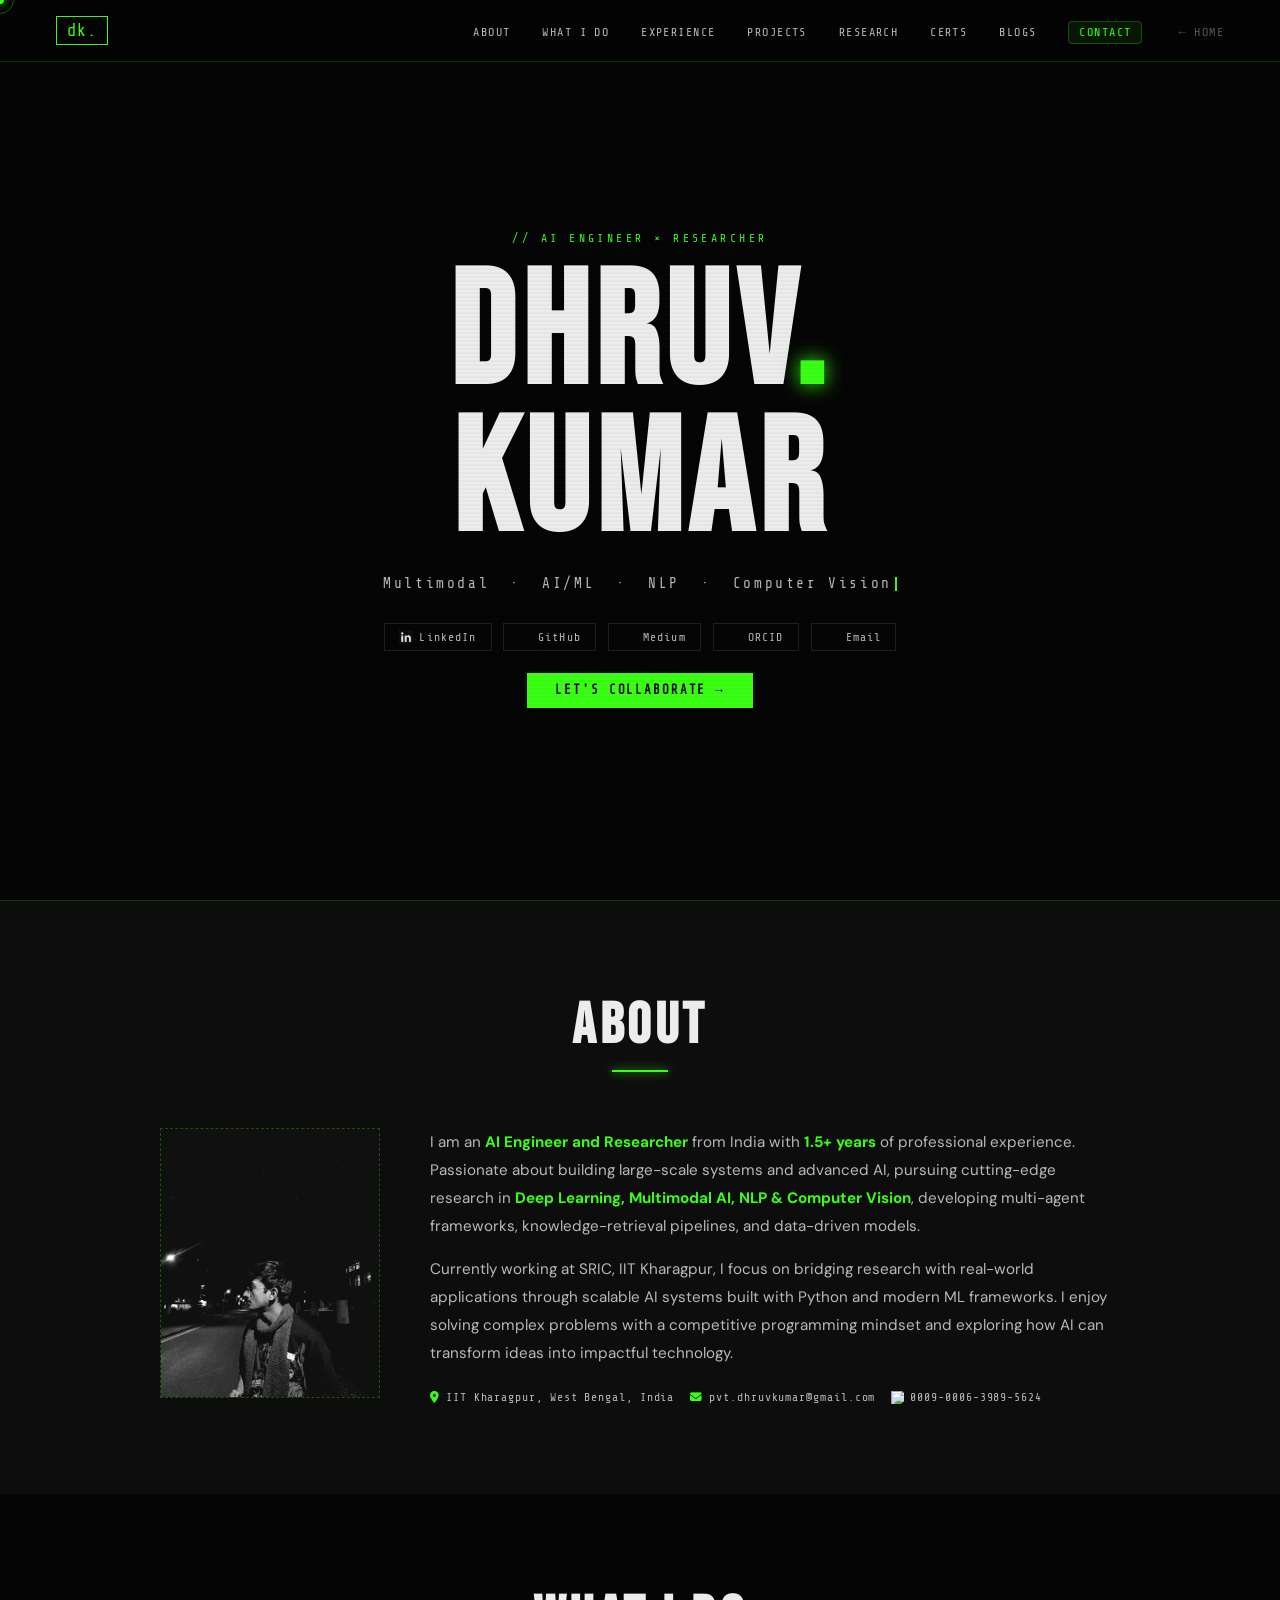
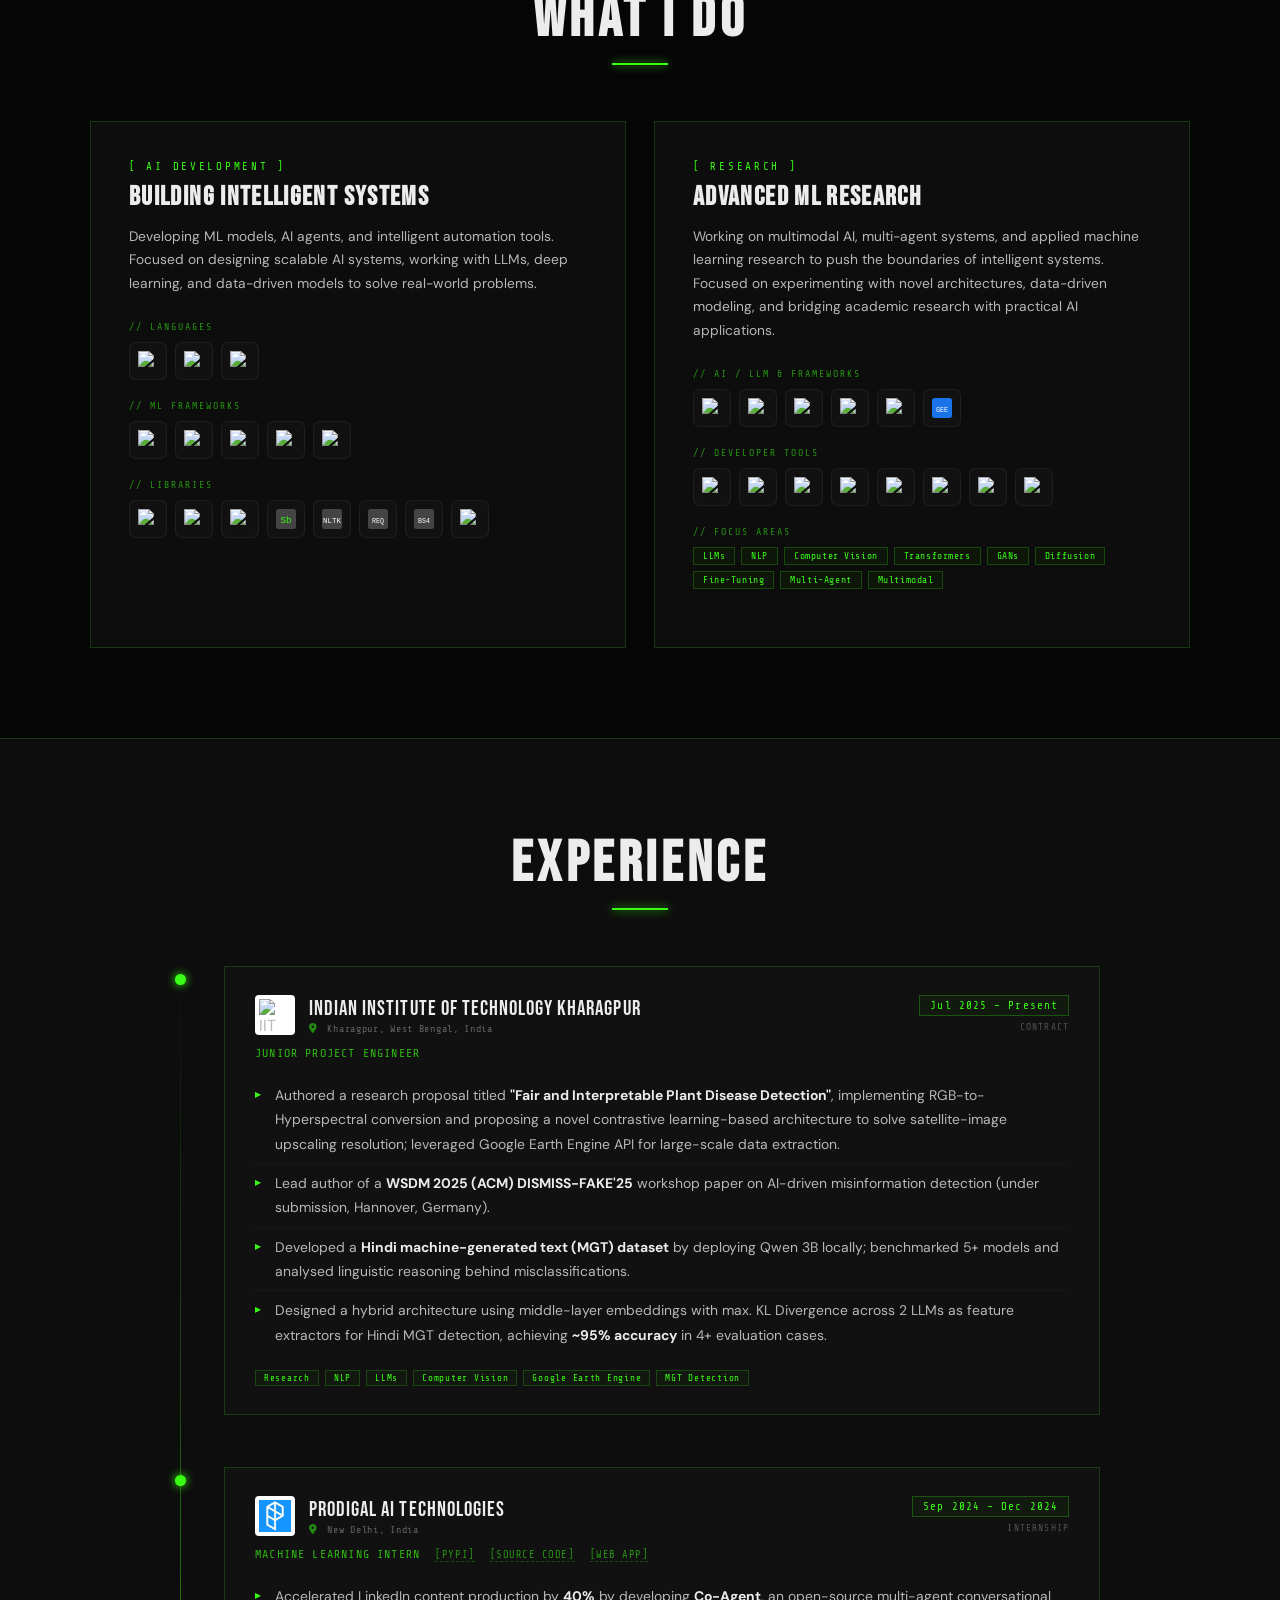
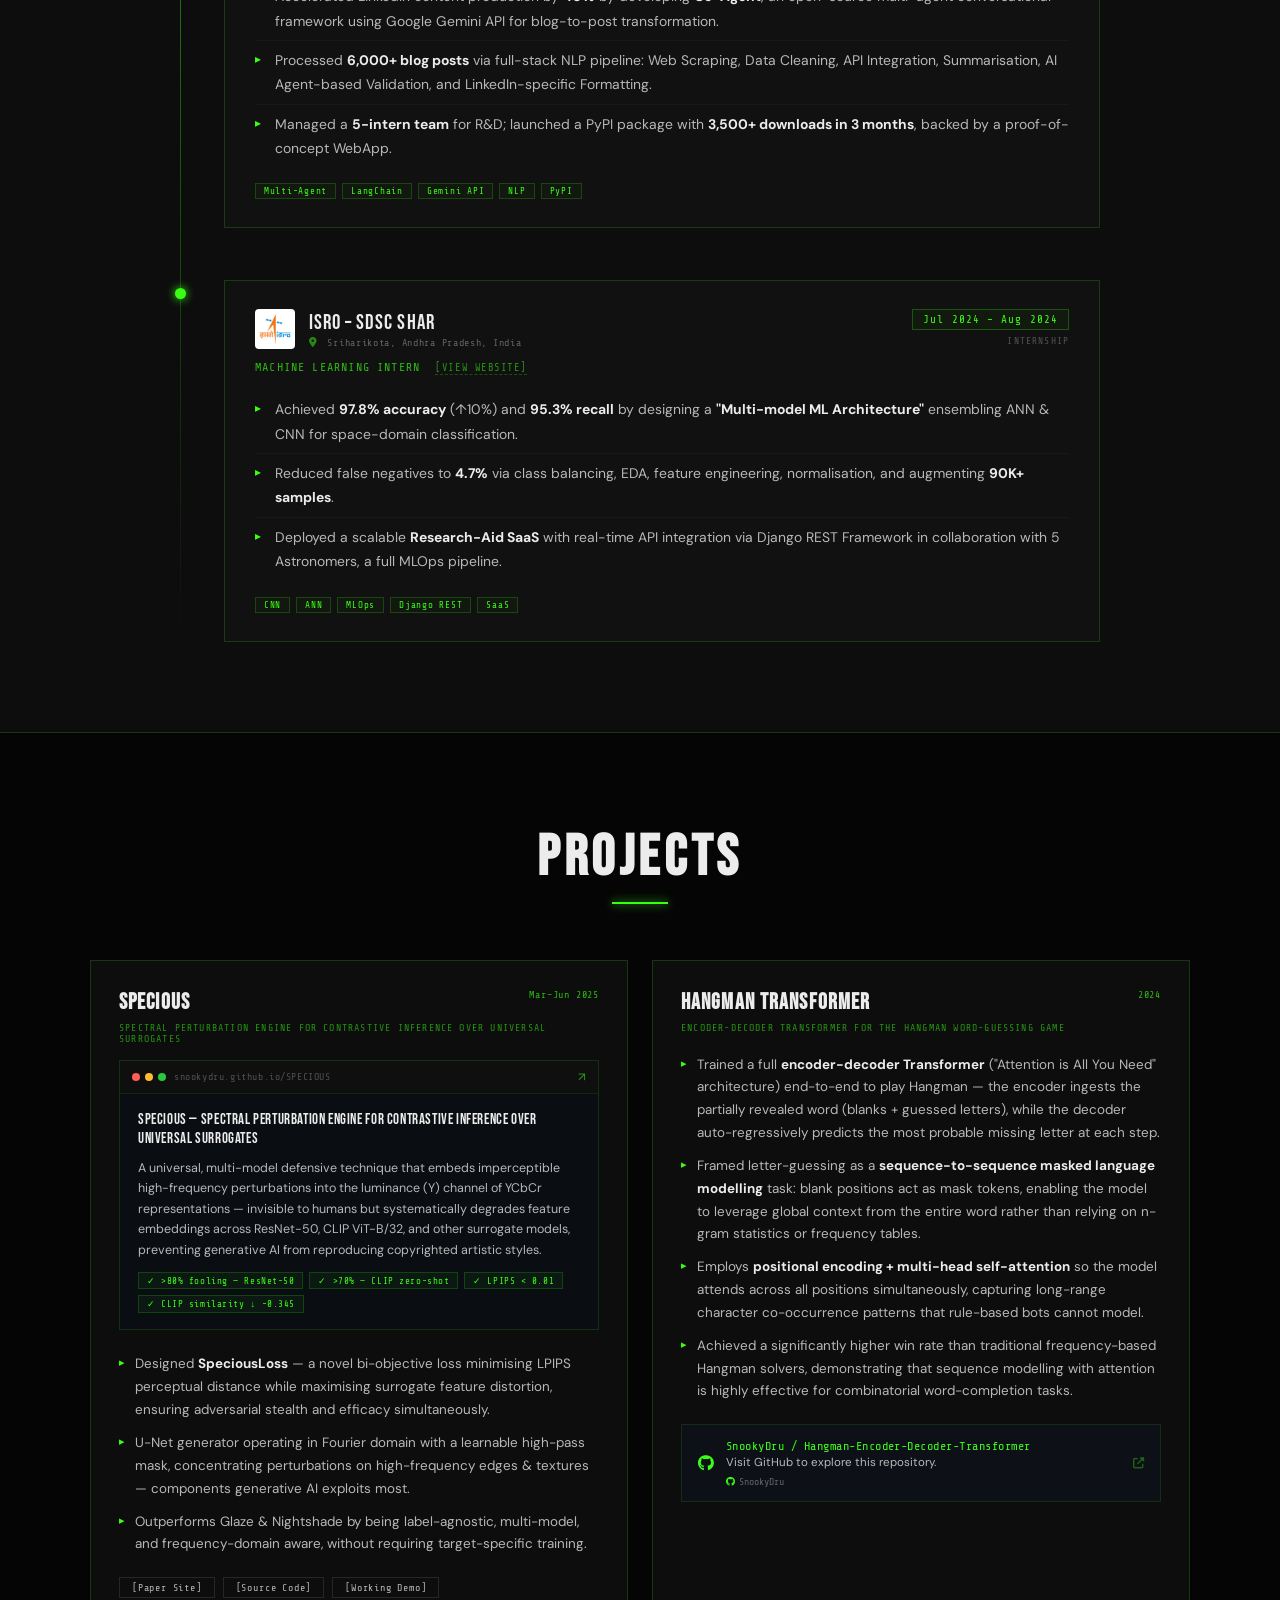
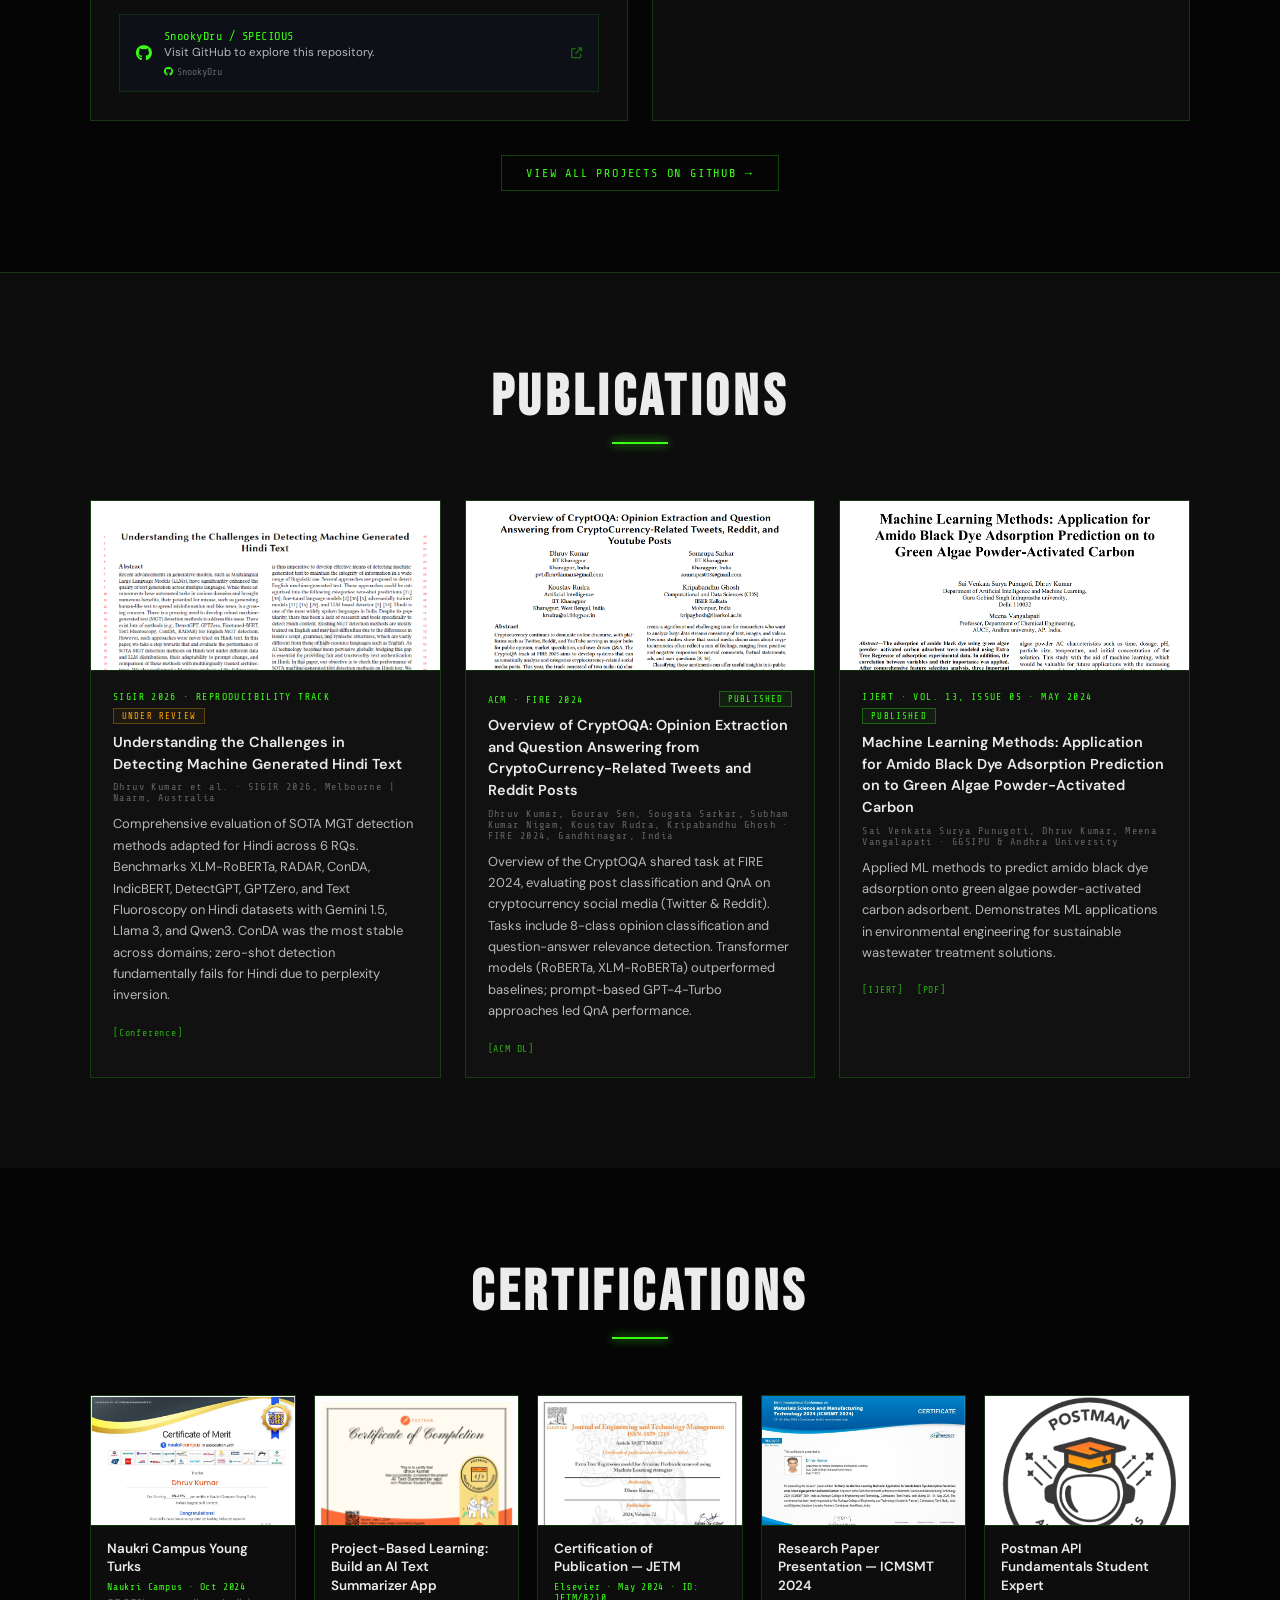
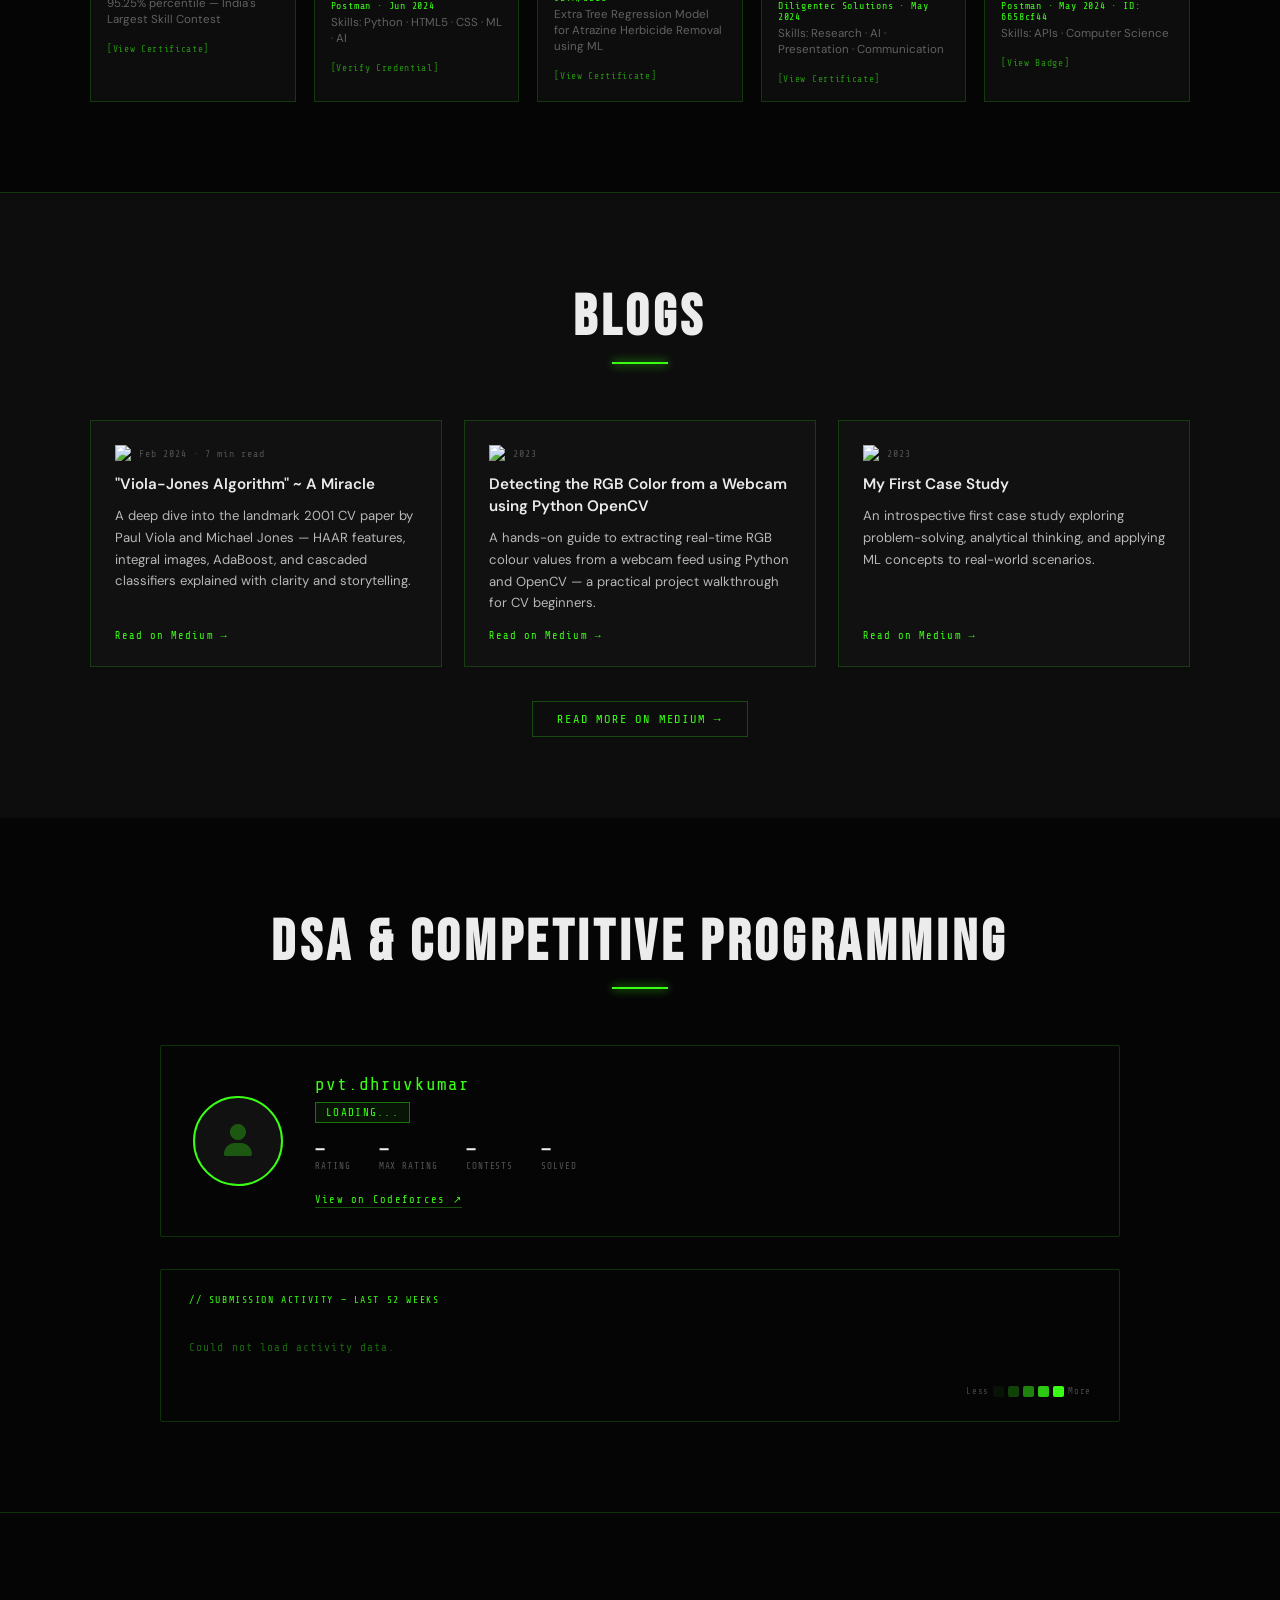
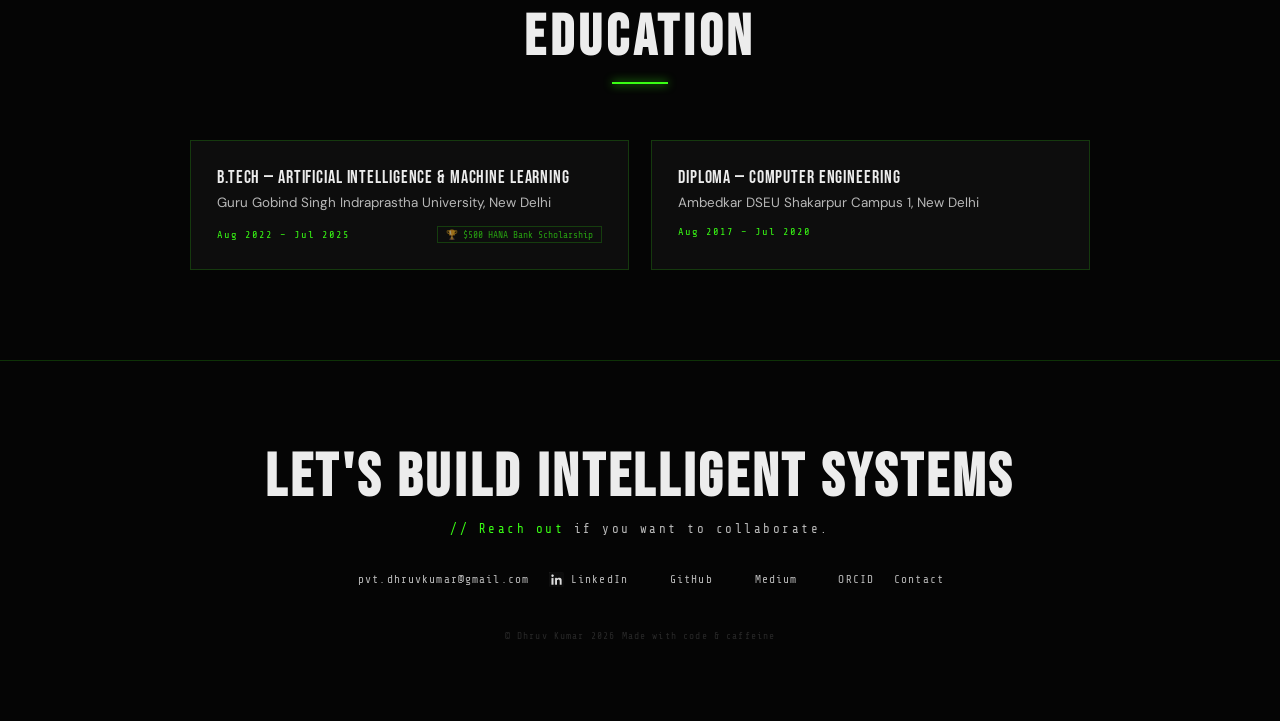
==== ai.html @ 7fdc022e "Add files via upload" ====
<!DOCTYPE html>
<html lang="en">
<head>
  <meta charset="UTF-8">
  <meta name="viewport" content="width=device-width, initial-scale=1.0">
  <title>Dhruv Kumar | AI Engineer × Researcher</title>
  <link rel="stylesheet" href="css/ai_style.css">
  <link href="https://fonts.googleapis.com/css2?family=Bebas+Neue&family=Share+Tech+Mono&family=DM+Sans:wght@300;400;500;600&display=swap" rel="stylesheet">
  <link rel="stylesheet" href="https://cdnjs.cloudflare.com/ajax/libs/font-awesome/6.5.0/css/all.min.css">
</head>
<body>

<!-- Custom Cursor -->
<div class="cursor" id="cursor"></div>
<div class="cursor-trail" id="cursorTrail"></div>

<!-- NAV -->
<nav id="navbar">
  <a href="#hero" class="nav-logo">dk.</a>
  <ul class="nav-links" id="nav-links">
    <li><a href="#about">About</a></li>
    <li><a href="#whatido">What I Do</a></li>
    <li><a href="#experience">Experience</a></li>
    <li><a href="#projects">Projects</a></li>
    <li><a href="#publications">Research</a></li>
    <li><a href="#certifications">Certs</a></li>
    <li><a href="#blogs">Blogs</a></li>
    <li><a href="contact.html" class="nav-contact">Contact</a></li>
    <li><a href="index.html" class="nav-home">← Home</a></li>
  </ul>
  <button class="nav-hamburger" id="hamburger">&#9776;</button>
</nav>

<!-- HERO -->
<section id="hero">
  <div class="hero-grid-bg"></div>
  <p class="hero-tag">// AI Engineer &times; Researcher</p>
  <h1 class="hero-name">DHRUV<span class="green">.</span><br>KUMAR</h1>
  <p class="hero-sub">Multimodal &nbsp;&middot;&nbsp; AI/ML &nbsp;&middot;&nbsp; NLP &nbsp;&middot;&nbsp; Computer Vision<span class="cursor-blink"></span></p>
  <div class="hero-links">
    <a href="https://linkedin.com/in/dhruv-needs-raise" target="_blank" class="hero-link">
      <img src="assets/logos/linkedin.png" width="14" height="14" alt=""> LinkedIn
    </a>
    <a href="https://github.com/SnookyDru" target="_blank" class="hero-link">
      <img src="https://cdn.simpleicons.org/github/ffffff" width="14" height="14" alt=""> GitHub
    </a>
    <a href="https://medium.com/@pvt.dhruvkumar" target="_blank" class="hero-link">
      <img src="https://cdn.simpleicons.org/medium/ffffff" width="14" height="14" alt=""> Medium
    </a>
    <a href="https://orcid.org/0009-0006-3989-5624" target="_blank" class="hero-link">
      <img src="https://cdn.simpleicons.org/orcid/ffffff" width="14" height="14" alt=""> ORCID
    </a>
    <a href="/cdn-cgi/l/email-protection#7a0a0c0e541e12080f0c110f171b083a1d171b131654191517" class="hero-link">
      <img src="https://cdn.simpleicons.org/gmail/ffffff" width="14" height="14" alt=""> Email
    </a>
  </div>
  <a href="contact.html" class="hero-cta">Let's Collaborate &#8594;</a>
</section>

<!-- ABOUT -->
<section id="about">
  <h2 class="section-title">ABOUT</h2>
  <div class="section-divider"></div>
  <div class="about-inner reveal">
    <div class="about-photo">
      <div class="photo-placeholder">
        <img src="assets/img/profile.png" alt="photo">
      </div>
    </div>
    <div class="about-text-block">
      <p>I am an <strong>AI Engineer and Researcher</strong> from India with <strong>1.5+ years</strong> of professional experience. Passionate about building large-scale systems and advanced AI, pursuing cutting-edge research in <strong>Deep Learning, Multimodal AI, NLP &amp; Computer Vision</strong>, developing multi-agent frameworks, knowledge-retrieval pipelines, and data-driven models.</p>
      <p>Currently working at SRIC, IIT Kharagpur, I focus on bridging research with real-world applications through scalable AI systems built with Python and modern ML frameworks. I enjoy solving complex problems with a competitive programming mindset and exploring how AI can transform ideas into impactful technology.</p>
      <div class="about-meta">
        <span><i class="fas fa-map-marker-alt"></i> IIT Kharagpur, West Bengal, India</span>
        <span><i class="fas fa-envelope"></i> <a href="mailto:pvt.dhruvkumar@gmail.com" class="orcid-link">pvt.dhruvkumar@gmail.com</a></span>
        <a href="https://orcid.org/0009-0006-3989-5624" target="_blank" class="orcid-link">
          <img src="https://cdn.simpleicons.org/orcid/39ff14" width="13" height="13" alt="ORCID"> 0009-0006-3989-5624
        </a>
      </div>
    </div>
  </div>
</section>

<!-- WHAT I DO -->
<section id="whatido">
  <h2 class="section-title">WHAT I DO</h2>
  <div class="section-divider"></div>
  <div class="whatido-grid">

    <div class="whatido-card reveal">
      <p class="whatido-label">[ AI Development ]</p>
      <h3 class="whatido-heading">Building Intelligent Systems</h3>
      <p class="whatido-desc">Developing ML models, AI agents, and intelligent automation tools. Focused on designing scalable AI systems, working with LLMs, deep learning, and data-driven models to solve real-world problems.</p>

      <div class="skills-group">
        <p class="skills-group-label">// Languages</p>
        <div class="skills-icons">
          <div class="skill-icon" data-tip="Python"><img src="https://cdn.simpleicons.org/python/ffffff" alt="Python"></div>
          <div class="skill-icon" data-tip="JavaScript"><img src="https://cdn.simpleicons.org/javascript/ffffff" alt="JS"></div>
          <div class="skill-icon" data-tip="SQL"><img src="https://cdn.simpleicons.org/mysql/ffffff" alt="SQL"></div>
        </div>
      </div>

      <div class="skills-group">
        <p class="skills-group-label">// ML Frameworks</p>
        <div class="skills-icons">
          <div class="skill-icon" data-tip="PyTorch"><img src="https://cdn.simpleicons.org/pytorch/ffffff" alt="PyTorch"></div>
          <div class="skill-icon" data-tip="TensorFlow"><img src="https://cdn.simpleicons.org/tensorflow/ffffff" alt="TF"></div>
          <div class="skill-icon" data-tip="Keras"><img src="https://cdn.simpleicons.org/keras/ffffff" alt="Keras"></div>
          <div class="skill-icon" data-tip="scikit-learn"><img src="https://cdn.simpleicons.org/scikitlearn/ffffff" alt="sklearn"></div>
          <div class="skill-icon" data-tip="OpenCV"><img src="https://cdn.simpleicons.org/opencv/ffffff" alt="OpenCV"></div>
        </div>
      </div>

      <div class="skills-group">
        <p class="skills-group-label">// Libraries</p>
        <div class="skills-icons">
          <div class="skill-icon" data-tip="NumPy"><img src="https://cdn.simpleicons.org/numpy/ffffff" alt="NumPy"></div>
          <div class="skill-icon" data-tip="Pandas"><img src="https://cdn.simpleicons.org/pandas/ffffff" alt="Pandas"></div>
          <div class="skill-icon" data-tip="Matplotlib"><img src="https://cdn.simpleicons.org/plotly/ffffff" alt="Matplotlib"></div>
          <div class="skill-icon" data-tip="Seaborn"><svg viewBox="0 0 24 24" width="20" height="20" fill="none"><rect width="24" height="24" rx="3" fill="#444"/><text x="12" y="17" text-anchor="middle" font-size="11" font-family="monospace" fill="#39ff14">Sb</text></svg></div>
          <div class="skill-icon" data-tip="NLTK"><svg viewBox="0 0 24 24" width="20" height="20"><rect width="24" height="24" rx="3" fill="#444"/><text x="12" y="17" text-anchor="middle" font-size="9" font-family="monospace" fill="#fff">NLTK</text></svg></div>
          <div class="skill-icon" data-tip="Requests"><svg viewBox="0 0 24 24" width="20" height="20"><rect width="24" height="24" rx="3" fill="#444"/><text x="12" y="17" text-anchor="middle" font-size="8" font-family="monospace" fill="#fff">REQ</text></svg></div>
          <div class="skill-icon" data-tip="BeautifulSoup4"><svg viewBox="0 0 24 24" width="20" height="20"><rect width="24" height="24" rx="3" fill="#444"/><text x="12" y="17" text-anchor="middle" font-size="8" font-family="monospace" fill="#fff">BS4</text></svg></div>
          <div class="skill-icon" data-tip="ONNX"><img src="https://cdn.simpleicons.org/onnx/ffffff" alt="ONNX"></div>
        </div>
      </div>
    </div>

    <div class="whatido-card reveal">
      <p class="whatido-label">[ Research ]</p>
      <h3 class="whatido-heading">Advanced ML Research</h3>
      <p class="whatido-desc">Working on multimodal AI, multi-agent systems, and applied machine learning research to push the boundaries of intelligent systems. Focused on experimenting with novel architectures, data-driven modeling, and bridging academic research with practical AI applications.</p>

      <div class="skills-group">
        <p class="skills-group-label">// AI / LLM &amp; Frameworks</p>
        <div class="skills-icons">
          <div class="skill-icon" data-tip="HuggingFace"><img src="https://cdn.simpleicons.org/huggingface/ffffff" alt="HF"></div>
          <div class="skill-icon" data-tip="LangChain"><img src="https://cdn.simpleicons.org/langchain/ffffff" alt="LangChain"></div>
          <div class="skill-icon" data-tip="FastAPI"><img src="https://cdn.simpleicons.org/fastapi/ffffff" alt="FastAPI"></div>
          <div class="skill-icon" data-tip="Streamlit"><img src="https://cdn.simpleicons.org/streamlit/ffffff" alt="Streamlit"></div>
          <div class="skill-icon" data-tip="Poetry"><img src="https://cdn.simpleicons.org/poetry/ffffff" alt="Poetry"></div>
          <div class="skill-icon" data-tip="Google Earth Engine"><svg viewBox="0 0 24 24" width="20" height="20"><rect width="24" height="24" rx="3" fill="#1a73e8"/><text x="12" y="17" text-anchor="middle" font-size="8" font-family="monospace" fill="#fff">GEE</text></svg></div>
        </div>
      </div>

      <div class="skills-group">
        <p class="skills-group-label">// Developer Tools</p>
        <div class="skills-icons">
          <div class="skill-icon" data-tip="Git"><img src="https://cdn.simpleicons.org/git/ffffff" alt="Git"></div>
          <div class="skill-icon" data-tip="GitHub"><img src="https://cdn.simpleicons.org/github/ffffff" alt="GitHub"></div>
          <div class="skill-icon" data-tip="Docker"><img src="https://cdn.simpleicons.org/docker/ffffff" alt="Docker"></div>
          <div class="skill-icon" data-tip="Google Cloud"><img src="https://cdn.simpleicons.org/googlecloud/ffffff" alt="GCP"></div>
          <div class="skill-icon" data-tip="MySQL"><img src="https://cdn.simpleicons.org/mysql/ffffff" alt="MySQL"></div>
          <div class="skill-icon" data-tip="MongoDB"><img src="https://cdn.simpleicons.org/mongodb/ffffff" alt="MongoDB"></div>
          <div class="skill-icon" data-tip="Django"><img src="https://cdn.simpleicons.org/django/ffffff" alt="Django"></div>
          <div class="skill-icon" data-tip="Unix/Linux"><img src="https://cdn.simpleicons.org/linux/ffffff" alt="Linux"></div>
        </div>
      </div>

      <div class="skills-group">
        <p class="skills-group-label">// Focus Areas</p>
        <div class="skill-tags">
          <span class="stag">LLMs</span><span class="stag">NLP</span><span class="stag">Computer Vision</span>
          <span class="stag">Transformers</span><span class="stag">GANs</span><span class="stag">Diffusion</span>
          <span class="stag">Fine-Tuning</span><span class="stag">Multi-Agent</span><span class="stag">Multimodal</span>
        </div>
      </div>
    </div>

  </div>
</section>

<!-- EXPERIENCE -->
<section id="experience">
  <h2 class="section-title">EXPERIENCE</h2>
  <div class="section-divider"></div>
  <div class="timeline">

    <!-- IIT KGP -->
    <div class="timeline-item reveal">
      <div class="timeline-dot"></div>
      <div class="exp-card">
        <div class="exp-header">
          <div class="exp-company-row">
            <img src="https://upload.wikimedia.org/wikipedia/en/thumb/1/1c/IIT_Kharagpur_Logo.svg/200px-IIT_Kharagpur_Logo.svg.png" alt="IIT KGP" class="company-logo">
            <div>
              <p class="timeline-company">Indian Institute of Technology Kharagpur</p>
              <p class="exp-address"><i class="fas fa-map-marker-alt"></i> Kharagpur, West Bengal, India</p>
            </div>
          </div>
          <div class="exp-right">
            <span class="timeline-date">Jul 2025 – Present</span>
            <span class="exp-type">Contract</span>
          </div>
        </div>
        <p class="timeline-role">Junior Project Engineer</p>
        <ul class="timeline-bullets">
          <li>Authored a research proposal titled <strong>"Fair and Interpretable Plant Disease Detection"</strong>, implementing RGB-to-Hyperspectral conversion and proposing a novel contrastive learning-based architecture to solve satellite-image upscaling resolution; leveraged Google Earth Engine API for large-scale data extraction.</li>
          <li>Lead author of a <strong>WSDM 2025 (ACM) DISMISS-FAKE'25</strong> workshop paper on AI-driven misinformation detection (under submission, Hannover, Germany).</li>
          <li>Developed a <strong>Hindi machine-generated text (MGT) dataset</strong> by deploying Qwen 3B locally; benchmarked 5+ models and analysed linguistic reasoning behind misclassifications.</li>
          <li>Designed a hybrid architecture using middle-layer embeddings with max. KL Divergence across 2 LLMs as feature extractors for Hindi MGT detection, achieving <strong>~95% accuracy</strong> in 4+ evaluation cases.</li>
        </ul>
        <div class="timeline-tags">
          <span class="timeline-tag">Research</span><span class="timeline-tag">NLP</span><span class="timeline-tag">LLMs</span>
          <span class="timeline-tag">Computer Vision</span><span class="timeline-tag">Google Earth Engine</span><span class="timeline-tag">MGT Detection</span>
        </div>
      </div>
    </div>

    <!-- Prodigal AI -->
    <div class="timeline-item reveal">
      <div class="timeline-dot"></div>
      <div class="exp-card">
        <div class="exp-header">
          <div class="exp-company-row">
            <img src="assets/company logo/prodigal.jpg" alt="Prodigal" class="company-logo">
            <div>
              <p class="timeline-company">Prodigal AI Technologies</p>
              <p class="exp-address"><i class="fas fa-map-marker-alt"></i> New Delhi, India</p>
            </div>
          </div>
          <div class="exp-right">
            <span class="timeline-date">Sep 2024 – Dec 2024</span>
            <span class="exp-type">Internship</span>
          </div>
        </div>
        <p class="timeline-role">Machine Learning Intern
          <a href="https://pypi.org/project/co-agent" target="_blank">[PyPI]</a>
          <a href="#" target="_blank">[Source Code]</a>
          <a href="#" target="_blank">[Web App]</a>
        </p>
        <ul class="timeline-bullets">
          <li>Accelerated LinkedIn content production by <strong>40%</strong> by developing <strong>Co-Agent</strong>, an open-source multi-agent conversational framework using Google Gemini API for blog-to-post transformation.</li>
          <li>Processed <strong>6,000+ blog posts</strong> via full-stack NLP pipeline: Web Scraping, Data Cleaning, API Integration, Summarisation, AI Agent-based Validation, and LinkedIn-specific Formatting.</li>
          <li>Managed a <strong>5-intern team</strong> for R&amp;D; launched a PyPI package with <strong>3,500+ downloads in 3 months</strong>, backed by a proof-of-concept WebApp.</li>
        </ul>
        <div class="timeline-tags">
          <span class="timeline-tag">Multi-Agent</span><span class="timeline-tag">LangChain</span>
          <span class="timeline-tag">Gemini API</span><span class="timeline-tag">NLP</span><span class="timeline-tag">PyPI</span>
        </div>
      </div>
    </div>

    <!-- ISRO -->
    <div class="timeline-item reveal">
      <div class="timeline-dot"></div>
      <div class="exp-card">
        <div class="exp-header">
          <div class="exp-company-row">
            <img src="assets/company logo/isro.png" alt="ISRO" class="company-logo">
            <div>
              <p class="timeline-company">ISRO – SDSC SHAR</p>
              <p class="exp-address"><i class="fas fa-map-marker-alt"></i> Sriharikota, Andhra Pradesh, India</p>
            </div>
          </div>
          <div class="exp-right">
            <span class="timeline-date">Jul 2024 – Aug 2024</span>
            <span class="exp-type">Internship</span>
          </div>
        </div>
        <p class="timeline-role">Machine Learning Intern
          <a href="#" target="_blank">[View Website]</a>
        </p>
        <ul class="timeline-bullets">
          <li>Achieved <strong>97.8% accuracy</strong> (↑10%) and <strong>95.3% recall</strong> by designing a <strong>"Multi-model ML Architecture"</strong> ensembling ANN &amp; CNN for space-domain classification.</li>
          <li>Reduced false negatives to <strong>4.7%</strong> via class balancing, EDA, feature engineering, normalisation, and augmenting <strong>90K+ samples</strong>.</li>
          <li>Deployed a scalable <strong>Research-Aid SaaS</strong> with real-time API integration via Django REST Framework in collaboration with 5 Astronomers, a full MLOps pipeline.</li>
        </ul>
        <div class="timeline-tags">
          <span class="timeline-tag">CNN</span><span class="timeline-tag">ANN</span>
          <span class="timeline-tag">MLOps</span><span class="timeline-tag">Django REST</span><span class="timeline-tag">SaaS</span>
        </div>
      </div>
    </div>

  </div>
</section>

<!-- PROJECTS -->
<section id="projects">
  <h2 class="section-title">PROJECTS</h2>
  <div class="section-divider"></div>
  <div class="projects-grid">

    <!-- SPECIOUS -->
    <div class="project-card reveal">
      <div class="project-header">
        <h3 class="project-name">SPECIOUS</h3>
        <span class="project-date">Mar–Jun 2025</span>
      </div>
      <p class="project-subtitle">Spectral Perturbation Engine for Contrastive Inference Over Universal Surrogates</p>

      <div class="project-preview">
        <div class="preview-bar">
          <div class="preview-dots"><span></span><span></span><span></span></div>
          <span class="preview-url">snookydru.github.io/SPECIOUS</span>
          <a href="https://snookydru.github.io/SPECIOUS/" target="_blank" class="preview-ext">&#8599;</a>
        </div>
        <div class="preview-body">
          <p class="preview-heading">SPECIOUS — Spectral Perturbation Engine for Contrastive Inference Over Universal Surrogates</p>
          <p class="preview-para">A universal, multi-model defensive technique that embeds imperceptible high-frequency perturbations into the luminance (Y) channel of YCbCr representations — invisible to humans but systematically degrades feature embeddings across ResNet-50, CLIP ViT-B/32, and other surrogate models, preventing generative AI from reproducing copyrighted artistic styles.</p>
          <div class="preview-badges">
            <span>&#10003; &gt;80% fooling — ResNet-50</span>
            <span>&#10003; &gt;70% — CLIP zero-shot</span>
            <span>&#10003; LPIPS &lt; 0.01</span>
            <span>&#10003; CLIP similarity &#8595; ~0.345</span>
          </div>
        </div>
      </div>

      <ul class="project-desc-list">
        <li>Designed <strong>SpeciousLoss</strong> — a novel bi-objective loss minimising LPIPS perceptual distance while maximising surrogate feature distortion, ensuring adversarial stealth and efficacy simultaneously.</li>
        <li>U-Net generator operating in Fourier domain with a learnable high-pass mask, concentrating perturbations on high-frequency edges &amp; textures — components generative AI exploits most.</li>
        <li>Outperforms Glaze &amp; Nightshade by being label-agnostic, multi-model, and frequency-domain aware, without requiring target-specific training.</li>
      </ul>

      <div class="project-links">
        <a href="https://snookydru.github.io/SPECIOUS/" target="_blank" class="project-link">[Paper Site]</a>
        <a href="https://github.com/SnookyDru/SPECIOUS" target="_blank" class="project-link">[Source Code]</a>
        <a href="https://specious-demo.streamlit.app/" target="_blank" class="project-link">[Working Demo]</a>
      </div>

      <a href="https://github.com/SnookyDru/SPECIOUS" target="_blank" class="github-embed" data-repo="SnookyDru/SPECIOUS">
        <i class="fab fa-github gh-icon" style="color:var(--green);font-size:1rem;flex-shrink:0;"></i>
        <div class="gh-info">
          <p class="gh-name">SnookyDru / SPECIOUS</p>
          <p class="gh-desc">Loading repository data...</p>
          <div class="gh-stats"></div>
        </div>
        <i class="fas fa-external-link-alt gh-ext-icon"></i>
      </a>
    </div>

    <!-- Hangman -->
    <div class="project-card reveal">
      <div class="project-header">
        <h3 class="project-name">Hangman Transformer</h3>
        <span class="project-date">2024</span>
      </div>
      <p class="project-subtitle">Encoder-Decoder Transformer for the Hangman Word-Guessing Game</p>
      <ul class="project-desc-list">
        <li>Trained a full <strong>encoder-decoder Transformer</strong> ("Attention is All You Need" architecture) end-to-end to play Hangman — the encoder ingests the partially revealed word (blanks + guessed letters), while the decoder auto-regressively predicts the most probable missing letter at each step.</li>
        <li>Framed letter-guessing as a <strong>sequence-to-sequence masked language modelling</strong> task: blank positions act as mask tokens, enabling the model to leverage global context from the entire word rather than relying on n-gram statistics or frequency tables.</li>
        <li>Employs <strong>positional encoding + multi-head self-attention</strong> so the model attends across all positions simultaneously, capturing long-range character co-occurrence patterns that rule-based bots cannot model.</li>
        <li>Achieved a significantly higher win rate than traditional frequency-based Hangman solvers, demonstrating that sequence modelling with attention is highly effective for combinatorial word-completion tasks.</li>
      </ul>
      <a href="https://github.com/SnookyDru/Hangman-Encoder-Decoder-Transformer" target="_blank" class="github-embed" data-repo="SnookyDru/Hangman-Encoder-Decoder-Transformer">
        <i class="fab fa-github gh-icon" style="color:var(--green);font-size:1rem;flex-shrink:0;"></i>
        <div class="gh-info">
          <p class="gh-name">SnookyDru / Hangman-Encoder-Decoder-Transformer</p>
          <p class="gh-desc">Loading repository data...</p>
          <div class="gh-stats"></div>
        </div>
        <i class="fas fa-external-link-alt gh-ext-icon"></i>
      </a>
    </div>

  </div>
  <div class="section-more">
    <a href="https://github.com/SnookyDru?tab=repositories" target="_blank" class="more-link">View All Projects on GitHub &#8594;</a>
  </div>
</section>

<!-- PUBLICATIONS -->
<section id="publications">
  <h2 class="section-title">PUBLICATIONS</h2>
  <div class="section-divider"></div>
  <div class="pub-grid">

    <!-- SIGIR 2026 -->
    <div class="pub-card reveal">
      <div class="pub-image-placeholder">
        <img src="assets/papers/sigir.png" alt="SIGIR paper">
      </div>
      <div class="pub-body">
        <div class="pub-venue-row">
          <span class="pub-venue">SIGIR 2026 · Reproducibility Track</span>
          <span class="pub-status under-review">Under Review</span>
        </div>
        <h3 class="pub-title">Understanding the Challenges in Detecting Machine Generated Hindi Text</h3>
        <p class="pub-authors">Dhruv Kumar et al. · SIGIR 2026, Melbourne | Naarm, Australia</p>
        <p class="pub-desc">Comprehensive evaluation of SOTA MGT detection methods adapted for Hindi across 6 RQs. Benchmarks XLM-RoBERTa, RADAR, ConDA, IndicBERT, DetectGPT, GPTZero, and Text Fluoroscopy on Hindi datasets with Gemini 1.5, Llama 3, and Qwen3. ConDA was the most stable across domains; zero-shot detection fundamentally fails for Hindi due to perplexity inversion.</p>
        <a href="https://sigir2026.org" target="_blank" class="pub-link">[Conference]</a>
      </div>
    </div>

    <!-- ACM FIRE 2024 CryptOQA -->
    <div class="pub-card reveal">
      <div class="pub-image-placeholder">
        <img src="assets/papers/crypto.png" alt="cryptoQA paper">
      </div>
      <div class="pub-body">
        <div class="pub-venue-row">
          <span class="pub-venue">ACM · FIRE 2024</span>
          <span class="pub-status published">Published</span>
        </div>
        <h3 class="pub-title">Overview of CryptOQA: Opinion Extraction and Question Answering from CryptoCurrency-Related Tweets and Reddit Posts</h3>
        <p class="pub-authors">Dhruv Kumar, Gourav Sen, Sougata Sarkar, Subham Kumar Nigam, Koustav Rudra, Kripabandhu Ghosh · FIRE 2024, Gandhinagar, India</p>
        <p class="pub-desc">Overview of the CryptOQA shared task at FIRE 2024, evaluating post classification and QnA on cryptocurrency social media (Twitter &amp; Reddit). Tasks include 8-class opinion classification and question-answer relevance detection. Transformer models (RoBERTa, XLM-RoBERTa) outperformed baselines; prompt-based GPT-4-Turbo approaches led QnA performance.</p>
        <a href="https://dl.acm.org/doi/full/10.1145/3777867.3778260" target="_blank" class="pub-link">[ACM DL]</a>
      </div>
    </div>

    <!-- IJERT -->
    <div class="pub-card reveal">
      <div class="pub-image-placeholder">
        <img src="assets/papers/algae.png" alt="Algae paper">
      </div>
      <div class="pub-body">
        <div class="pub-venue-row">
          <span class="pub-venue">IJERT · Vol. 13, Issue 05 · May 2024</span>
          <span class="pub-status published">Published</span>
        </div>
        <h3 class="pub-title">Machine Learning Methods: Application for Amido Black Dye Adsorption Prediction on to Green Algae Powder-Activated Carbon</h3>
        <p class="pub-authors">Sai Venkata Surya Punugoti, Dhruv Kumar, Meena Vangalapati · GGSIPU &amp; Andhra University</p>
        <p class="pub-desc">Applied ML methods to predict amido black dye adsorption onto green algae powder-activated carbon adsorbent. Demonstrates ML applications in environmental engineering for sustainable wastewater treatment solutions.</p>
        <a href="https://www.ijert.org/machine-learning-methods-application-for-amido-black-dye-adsorption-prediction-on-to-green-algae-powder-activated-carbon" target="_blank" class="pub-link">[IJERT]</a>
        <a href="https://www.ijert.org/research/machine-learning-methods-application-for-amido-black-dye-adsorption-prediction-on-to-green-algae-powder-activated-carbon-IJERTV13IS050153.pdf" target="_blank" class="pub-link">[PDF]</a>
      </div>
    </div>

  </div>
</section>

<!-- CERTIFICATIONS -->
<section id="certifications">
  <h2 class="section-title">CERTIFICATIONS</h2>
  <div class="section-divider"></div>
  <div class="certs-grid">

    <div class="cert-card reveal">
      <div class="cert-image-placeholder"><i class="fas fa-trophy cert-icon"></i><img src="assets/certificates/Naukri Young Turks Certificate.jpeg" alt="naukri young turks certificate"></div>
      <div class="cert-body">
        <p class="cert-name">Naukri Campus Young Turks</p>
        <p class="cert-issuer">Naukri Campus &middot; Oct 2024</p>
        <p class="cert-detail">95.25% percentile &mdash; India's Largest Skill Contest</p>
        <a href="https://www.naukri.com/campus/certificates/young_turks_round_1_achievement/v0/6707f0b0e3b9a668e0fff47c" target="_blank" class="cert-view">[View Certificate]</a>
      </div>
    </div>

    <div class="cert-card reveal">
      <div class="cert-image-placeholder"><i class="fas fa-robot cert-icon"></i><img src="assets/certificates/text summarizer app cert_page-0001.jpg" alt="AI Summarizer app certificate"></div>
      <div class="cert-body">
        <p class="cert-name">Project-Based Learning: Build an AI Text Summarizer App</p>
        <p class="cert-issuer">Postman &middot; Jun 2024</p>
        <p class="cert-detail">Skills: Python · HTML5 · CSS · ML · AI</p>
        <a href="https://verify.skilljar.com/c/k43iccdyga9w" target="_blank" class="cert-view">[Verify Credential]</a>
      </div>
    </div>

    <div class="cert-card reveal">
      <div class="cert-image-placeholder"><i class="fas fa-file-certificate cert-icon"></i><img src="assets/certificates/JETM.png" alt="JETM certificate"></div>
      <div class="cert-body">
        <p class="cert-name">Certification of Publication — JETM</p>
        <p class="cert-issuer">Elsevier &middot; May 2024 &middot; ID: JETM/8210</p>
        <p class="cert-detail">Extra Tree Regression Model for Atrazine Herbicide Removal using ML</p>
        <a href="https://www.linkedin.com/in/dhruv-needs-raise/details/certifications/1717098872207/single-media-viewer/?type=IMAGE&profileId=ACoAAC1EPHQBrgqWOl4Rw8l7TtZKwSau2Z6OKTw" target="_blank" class="cert-view">[View Certificate]</a>
      </div>
    </div>

    <div class="cert-card reveal">
      <div class="cert-image-placeholder"><i class="fas fa-chalkboard-teacher cert-icon"></i><img src="assets/certificates/Presenting the research paper at ICMSMT 2024.jpeg" alt="ICMSMT certificate"></div>
      <div class="cert-body">
        <p class="cert-name">Research Paper Presentation — ICMSMT 2024</p>
        <p class="cert-issuer">Diligentec Solutions &middot; May 2024</p>
        <p class="cert-detail">Skills: Research · AI · Presentation · Communication</p>
        <a href="https://www.linkedin.com/in/dhruv-needs-raise/details/certifications/1717097985446/single-media-viewer/?profileId=ACoAAC1EPHQBrgqWOl4Rw8l7TtZKwSau2Z6OKTw" target="_blank" class="cert-view">[View Certificate]</a>
      </div>
    </div>

    <div class="cert-card reveal">
      <div class="cert-image-placeholder"><i class="fas fa-plug cert-icon"></i><img src="assets/certificates/postman.png" alt="postman certificate"></div>
      <div class="cert-body">
        <p class="cert-name">Postman API Fundamentals Student Expert</p>
        <p class="cert-issuer">Postman &middot; May 2024 &middot; ID: 6658cf44</p>
        <p class="cert-detail">Skills: APIs · Computer Science</p>
        <a href="https://badges.parchment.com/public/assertions/e-j0ZgMyR8eKvLrG3CWA0Q" target="_blank" class="cert-view">[View Badge]</a>
      </div>
    </div>

  </div>
</section>

<!-- BLOGS -->
<section id="blogs">
  <h2 class="section-title">BLOGS</h2>
  <div class="section-divider"></div>
  <div class="blogs-grid">

    <a href="https://medium.com/@pvt.dhruvkumar/viola-jones-algorithm-a-miracle-5e10085aba50" target="_blank" class="blog-card reveal">
      <div class="blog-card-top">
        <img src="https://cdn.simpleicons.org/medium/39ff14" width="16" height="16" alt="Medium">
        <span class="blog-date">Feb 2024 &middot; 7 min read</span>
      </div>
      <h3 class="blog-title">"Viola-Jones Algorithm" ~ A Miracle</h3>
      <p class="blog-desc">A deep dive into the landmark 2001 CV paper by Paul Viola and Michael Jones — HAAR features, integral images, AdaBoost, and cascaded classifiers explained with clarity and storytelling.</p>
      <span class="blog-arrow">Read on Medium &#8594;</span>
    </a>

    <a href="https://medium.com/@pvt.dhruvkumar/detecting-the-rgb-color-from-a-webcam-using-python-opencv-f5ee2be8b036" target="_blank" class="blog-card reveal">
      <div class="blog-card-top">
        <img src="https://cdn.simpleicons.org/medium/39ff14" width="16" height="16" alt="Medium">
        <span class="blog-date">2023</span>
      </div>
      <h3 class="blog-title">Detecting the RGB Color from a Webcam using Python OpenCV</h3>
      <p class="blog-desc">A hands-on guide to extracting real-time RGB colour values from a webcam feed using Python and OpenCV — a practical project walkthrough for CV beginners.</p>
      <span class="blog-arrow">Read on Medium &#8594;</span>
    </a>

    <a href="https://medium.com/@pvt.dhruvkumar/my-first-case-study-4b6128684061" target="_blank" class="blog-card reveal">
      <div class="blog-card-top">
        <img src="https://cdn.simpleicons.org/medium/39ff14" width="16" height="16" alt="Medium">
        <span class="blog-date">2023</span>
      </div>
      <h3 class="blog-title">My First Case Study</h3>
      <p class="blog-desc">An introspective first case study exploring problem-solving, analytical thinking, and applying ML concepts to real-world scenarios.</p>
      <span class="blog-arrow">Read on Medium &#8594;</span>
    </a>

  </div>
  <div class="section-more">
    <a href="https://medium.com/@pvt.dhruvkumar" target="_blank" class="more-link">Read More on Medium &#8594;</a>
  </div>
</section>

<!-- DSA & CP -->
<section id="dsa">
  <h2 class="section-title">DSA &amp; COMPETITIVE PROGRAMMING</h2>
  <div class="section-divider"></div>
  <div class="cf-wrapper reveal">

    <!-- Profile card -->
    <div class="cf-profile-card">
      <div class="cf-avatar-wrap">
        <img id="cf-avatar" src="" alt="CF Avatar" style="display:none;">
        <div class="cf-avatar-fallback" id="cf-avatar-fallback"><i class="fas fa-user"></i></div>
      </div>
      <div class="cf-profile-info">
        <p class="cf-handle" id="cf-handle">pvt.dhruvkumar</p>
        <p class="cf-rank" id="cf-rank-wrap"><span class="cf-rank-badge" id="cf-rank">Loading...</span></p>
        <div class="cf-stats-row">
          <div class="cf-stat"><span class="cf-stat-val" id="cf-rating">—</span><span class="cf-stat-lbl">Rating</span></div>
          <div class="cf-stat"><span class="cf-stat-val" id="cf-max-rating">—</span><span class="cf-stat-lbl">Max Rating</span></div>
          <div class="cf-stat"><span class="cf-stat-val" id="cf-contests">—</span><span class="cf-stat-lbl">Contests</span></div>
          <div class="cf-stat"><span class="cf-stat-val" id="cf-solved">—</span><span class="cf-stat-lbl">Solved</span></div>
        </div>
        <a href="https://codeforces.com/profile/pvt.dhruvkumar" target="_blank" class="cf-profile-link">View on Codeforces &#8599;</a>
      </div>
    </div>

    <!-- Activity heatmap -->
    <div class="cf-heatmap-wrap">
      <p class="cf-section-label">// Submission Activity — Last 52 Weeks</p>
      <div class="cf-heatmap" id="cf-heatmap">
        <div class="cf-loading"><i class="fas fa-circle-notch fa-spin"></i> Loading activity...</div>
      </div>
      <div class="cf-heatmap-legend">
        <span class="cf-leg-label">Less</span>
        <span class="cf-leg-cell" style="background:rgba(57,255,20,0.06)"></span>
        <span class="cf-leg-cell" style="background:rgba(57,255,20,0.25)"></span>
        <span class="cf-leg-cell" style="background:rgba(57,255,20,0.50)"></span>
        <span class="cf-leg-cell" style="background:rgba(57,255,20,0.78)"></span>
        <span class="cf-leg-cell" style="background:#39ff14"></span>
        <span class="cf-leg-label">More</span>
      </div>
    </div>

  </div>
</section>

<!-- EDUCATION -->
<section id="education">
  <h2 class="section-title">EDUCATION</h2>
  <div class="section-divider"></div>
  <div class="edu-grid">
    <div class="edu-card reveal">
      <p class="edu-degree">B.Tech — Artificial Intelligence &amp; Machine Learning</p>
      <p class="edu-school">Guru Gobind Singh Indraprastha University, New Delhi</p>
      <div class="edu-meta">
        <span class="edu-date">Aug 2022 – Jul 2025</span>
        <span class="edu-note">&#127942; $500 HANA Bank Scholarship</span>
      </div>
    </div>
    <div class="edu-card reveal">
      <p class="edu-degree">Diploma — Computer Engineering</p>
      <p class="edu-school">Ambedkar DSEU Shakarpur Campus 1, New Delhi</p>
      <div class="edu-meta">
        <span class="edu-date">Aug 2017 – Jul 2020</span>
      </div>
    </div>
  </div>
</section>

<!-- FOOTER -->
<footer>
  <h2 class="footer-headline">LET'S BUILD INTELLIGENT SYSTEMS</h2>
  <p class="footer-sub"><a href="contact.html" class="reach">// Reach out</a><span> if you want to collaborate.</span></p>
  <div class="footer-links">
    <a href="mailto:pvt.dhruvkumar@gmail.com" class="footer-link"><img src="https://cdn.simpleicons.org/gmail/39ff14" width="15" height="15" alt="">pvt.dhruvkumar@gmail.com</a>
    <a href="https://linkedin.com/in/dhruv-needs-raise" target="_blank" class="footer-link"><img src="assets/logos/linkedin.png" width="15" height="15" alt=""> LinkedIn</a>
    <a href="https://github.com/SnookyDru" target="_blank" class="footer-link"><img src="https://cdn.simpleicons.org/github/39ff14" width="15" height="15" alt=""> GitHub</a>
    <a href="https://medium.com/@pvt.dhruvkumar" target="_blank" class="footer-link"><img src="https://cdn.simpleicons.org/medium/39ff14" width="15" height="15" alt=""> Medium
    <a href="https://orcid.org/0009-0006-3989-5624" target="_blank" class="footer-link"><img src="https://cdn.simpleicons.org/orcid/39ff14" width="14" height="14" alt="">ORCID</a>
    <a href="contact.html" class="footer-link">Contact</a>
  </div>
  <div class="footer-copyright">
    <span>&copy; Dhruv Kumar 2026</span>
    <span>Made with code &amp; caffeine</span>
  </div>
</footer>

<script src="js/cursor.js"></script>
<script src="js/ai_script.js"></script>
</body>
</html>
---- css/ai_style.css ----
/* ─────────────────────────────────────────
   VARIABLES & RESET
───────────────────────────────────────── */
:root {
  --green: #39ff14;
  --green-dim: rgba(57,255,20,0.25);
  --green-glow: rgba(57,255,20,0.12);
  --bg: #050505;
  --bg-card: #0d0d0d;
  --bg-card2: #111;
  --border: rgba(57,255,20,0.18);
  --text: #b8b8b8;
  --text-bright: #ececec;
  --mono: 'Share Tech Mono', monospace;
  --display: 'Bebas Neue', sans-serif;
  --body: 'DM Sans', sans-serif;
}

*, *::before, *::after { box-sizing: border-box; margin: 0; padding: 0; }
html { scroll-behavior: smooth; }
body {
  background: var(--bg);
  color: var(--text);
  font-family: var(--body);
  overflow-x: hidden;
}
body::before {
  content: '';
  position: fixed;
  inset: 0;
  background: repeating-linear-gradient(0deg, transparent, transparent 2px, rgba(0,0,0,0.025) 2px, rgba(0,0,0,0.025) 4px);
  pointer-events: none;
  z-index: 9999;
}
a { text-decoration: none; }
img { display: inline-block; }

.green { color: var(--green); text-shadow: 0 0 20px var(--green); }

/* ─────────────────────────────────────────
   NAV
───────────────────────────────────────── */
#navbar {
  position: fixed;
  top: 0; left: 0; right: 0;
  z-index: 1000;
  display: flex;
  align-items: center;
  justify-content: space-between;
  padding: 16px 56px;
  background: rgba(5,5,5,0.9);
  backdrop-filter: blur(14px);
  border-bottom: 1px solid var(--border);
  transition: padding 0.3s;
}
#navbar.scrolled { padding: 11px 56px; }

.nav-logo {
  font-family: var(--mono);
  font-size: 1.05rem;
  color: var(--green);
  border: 1.5px solid var(--green);
  padding: 4px 10px;
  transition: all 0.2s;
  letter-spacing: 0.05em;
}
.nav-logo:hover { background: var(--green-glow); box-shadow: 0 0 14px var(--green); }

.nav-links {
  display: flex;
  gap: 32px;
  list-style: none;
}
.nav-links a {
  font-family: var(--mono);
  font-size: 0.74rem;
  color: var(--text);
  letter-spacing: 0.12em;
  text-transform: uppercase;
  transition: color 0.2s;
  position: relative;
}
.nav-links a::after {
  content: '';
  position: absolute;
  bottom: -4px; left: 0;
  width: 0; height: 1px;
  background: var(--green);
  transition: width 0.3s;
}
.nav-links a:hover { color: var(--green); }
.nav-links a:hover::after { width: 100%; }

.nav-hamburger {
  display: none;
  background: none;
  border: 1px solid var(--border);
  color: var(--green);
  font-size: 1.2rem;
  padding: 5px 10px;
  cursor: pointer;
}

/* ─────────────────────────────────────────
   HERO
───────────────────────────────────────── */
#hero {
  min-height: 100vh;
  display: flex;
  flex-direction: column;
  align-items: center;
  justify-content: center;
  text-align: center;
  padding: 100px 40px 60px;
  position: relative;
  overflow: hidden;
}

.hero-grid-bg {
  position: absolute;
  inset: 0;
  background-image: linear-gradient(rgba(57,255,20,0.03) 1px, transparent 1px),
                    linear-gradient(90deg, rgba(57,255,20,0.03) 1px, transparent 1px);
  background-size: 60px 60px;
  mask-image: radial-gradient(ellipse at center, rgba(0,0,0,0.6), transparent 70%);
}

.hero-tag {
  font-family: var(--mono);
  font-size: 0.72rem;
  color: var(--green);
  letter-spacing: 0.3em;
  text-transform: uppercase;
  margin-bottom: 18px;
  opacity: 0;
  animation: fadeUp 0.8s 0.2s forwards;
}

.hero-name {
  font-family: var(--display);
  font-size: clamp(4.5rem, 14vw, 10rem);
  color: var(--text-bright);
  letter-spacing: 0.04em;
  line-height: 0.92;
  opacity: 0;
  animation: fadeUp 0.8s 0.4s forwards;
}

.hero-sub {
  font-family: var(--mono);
  font-size: 0.9rem;
  color: var(--text);
  letter-spacing: 0.18em;
  margin-top: 18px;
  opacity: 0;
  animation: fadeUp 0.8s 0.6s forwards;
}

.hero-links {
  display: flex;
  gap: 12px;
  margin-top: 32px;
  flex-wrap: wrap;
  justify-content: center;
  opacity: 0;
  animation: fadeUp 0.8s 0.8s forwards;
}

.hero-link {
  font-family: var(--mono);
  font-size: 0.72rem;
  color: var(--text);
  border: 1px solid rgba(255,255,255,0.1);
  padding: 6px 14px;
  letter-spacing: 0.1em;
  display: flex;
  align-items: center;
  gap: 6px;
  transition: all 0.2s;
}
.hero-link:hover { border-color: var(--green); color: var(--green); }

.hero-cta {
  margin-top: 22px;
  font-family: var(--mono);
  font-size: 0.78rem;
  background: var(--green);
  color: #000;
  padding: 10px 28px;
  letter-spacing: 0.15em;
  text-transform: uppercase;
  font-weight: 700;
  transition: all 0.2s;
  opacity: 0;
  animation: fadeUp 0.8s 1s forwards;
}
.hero-cta:hover { box-shadow: 0 0 24px var(--green); transform: translateY(-1px); }

.cursor-blink {
  display: inline-block;
  width: 2px; height: 1em;
  background: var(--green);
  vertical-align: text-bottom;
  margin-left: 3px;
  animation: blink 1s step-end infinite;
}
@keyframes blink { 50% { opacity: 0; } }

/* ─────────────────────────────────────────
   SECTION SHARED
───────────────────────────────────────── */
section { padding: 90px 60px; }

.section-title {
  font-family: var(--display);
  font-size: clamp(2.4rem, 5vw, 3.6rem);
  color: var(--text-bright);
  text-align: center;
  letter-spacing: 0.08em;
  margin-bottom: 10px;
}

.section-divider {
  width: 56px; height: 2px;
  background: var(--green);
  margin: 0 auto 56px;
  box-shadow: 0 0 10px var(--green);
}

/* ─────────────────────────────────────────
   ABOUT
───────────────────────────────────────── */
#about {
  background: var(--bg-card);
  border-top: 1px solid var(--border);
}

.about-inner {
  max-width: 960px;
  margin: 0 auto;
  display: flex;
  gap: 50px;
  align-items: flex-start;
}

.about-photo {
  flex-shrink: 0;
}

.photo-placeholder {
  width: 220px;
  height: 270px;
  background: #0a0a0a;
  border: 1px dashed rgba(57,255,20,0.3);
  display: flex;
  flex-direction: column;
  align-items: center;
  justify-content: center;
  gap: 10px;
  position: relative;
  overflow: hidden;
}
/* Image fills the box and sits ABOVE the ::before grid overlay */
.photo-placeholder img {
  position: absolute;
  inset: 0;
  width: 100%;
  height: 100%;
  object-fit: cover;
  object-position: center top;
  z-index: 2;
  display: block;
}
.photo-placeholder::before {
  content: '';
  position: absolute;
  inset: 0;
  background: repeating-linear-gradient(45deg, transparent, transparent 12px, rgba(57,255,20,0.015) 12px, rgba(57,255,20,0.015) 13px);
}
.photo-placeholder i { color: rgba(57,255,20,0.2); font-size: 2.5rem; }
.photo-placeholder p { font-family: var(--mono); font-size: 0.6rem; color: rgba(57,255,20,0.3); letter-spacing: 0.18em; text-align: center; }

.about-text-block p {
  font-size: 0.95rem;
  line-height: 1.85;
  color: var(--text);
}
.about-text-block strong { color: var(--green); }
.about-text-block p + p { margin-top: 14px; }

.about-meta {
  display: flex;
  flex-wrap: wrap;
  gap: 16px;
  margin-top: 24px;
  align-items: center;
}
.about-meta span, .about-meta a {
  font-family: var(--mono);
  font-size: 0.72rem;
  color: var(--text);
  letter-spacing: 0.08em;
  display: flex;
  align-items: center;
  gap: 6px;
}
.about-meta i { color: var(--green); }
.orcid-link { color: var(--text); transition: color 0.2s; }
.orcid-link:hover { color: var(--green); }

/* ─────────────────────────────────────────
   WHAT I DO
───────────────────────────────────────── */
#whatido { background: var(--bg); }

.whatido-grid {
  display: grid;
  grid-template-columns: 1fr 1fr;
  gap: 28px;
  max-width: 1100px;
  margin: 0 auto;
}

.whatido-card {
  background: var(--bg-card);
  border: 1px solid var(--border);
  padding: 38px;
  transition: border-color 0.3s, box-shadow 0.3s;
}
.whatido-card:hover { border-color: rgba(57,255,20,0.4); box-shadow: 0 0 30px var(--green-glow); }

.whatido-label {
  font-family: var(--mono);
  font-size: 0.68rem;
  color: var(--green);
  letter-spacing: 0.25em;
  text-transform: uppercase;
  margin-bottom: 8px;
}
.whatido-heading {
  font-family: var(--display);
  font-size: 1.7rem;
  color: var(--text-bright);
  letter-spacing: 0.05em;
  margin-bottom: 12px;
}
.whatido-desc {
  font-size: 0.86rem;
  line-height: 1.7;
  color: var(--text);
  margin-bottom: 26px;
}

.skills-group { margin-bottom: 20px; }
.skills-group-label {
  font-family: var(--mono);
  font-size: 0.62rem;
  color: rgba(57,255,20,0.55);
  letter-spacing: 0.2em;
  text-transform: uppercase;
  margin-bottom: 10px;
}

.skills-icons {
  display: flex;
  flex-wrap: wrap;
  gap: 8px;
  align-items: center;
}

.skill-icon {
  width: 38px;
  height: 38px;
  background: var(--bg-card2);
  border: 1px solid rgba(255,255,255,0.06);
  border-radius: 7px;
  display: flex;
  align-items: center;
  justify-content: center;
  cursor: default;
  transition: all 0.2s;
  position: relative;
}
.skill-icon:hover { border-color: var(--green); transform: translateY(-2px); box-shadow: 0 0 10px var(--green-glow); }
.skill-icon img { width: 20px; height: 20px; object-fit: contain; }

/* Tooltip */
.skill-icon::after {
  content: attr(data-tip);
  position: absolute;
  bottom: calc(100% + 7px);
  left: 50%;
  transform: translateX(-50%);
  background: #1a1a1a;
  color: var(--green);
  font-family: var(--mono);
  font-size: 0.58rem;
  letter-spacing: 0.07em;
  padding: 3px 8px;
  white-space: nowrap;
  opacity: 0;
  pointer-events: none;
  border: 1px solid var(--border);
  transition: opacity 0.2s;
}
.skill-icon:hover::after { opacity: 1; }

.skill-tags {
  display: flex;
  flex-wrap: wrap;
  gap: 6px;
}
.stag {
  font-family: var(--mono);
  font-size: 0.6rem;
  color: var(--green);
  border: 1px solid rgba(57,255,20,0.22);
  padding: 3px 9px;
  background: rgba(57,255,20,0.04);
  letter-spacing: 0.06em;
}

/* ─────────────────────────────────────────
   EXPERIENCE
───────────────────────────────────────── */
#experience {
  background: var(--bg-card);
  border-top: 1px solid var(--border);
  border-bottom: 1px solid var(--border);
}

.timeline {
  max-width: 920px;
  margin: 0 auto;
  position: relative;
}
.timeline::before {
  content: '';
  position: absolute;
  left: 0; top: 0; bottom: 0;
  width: 1px;
  background: linear-gradient(to bottom, transparent, rgba(57,255,20,0.4), transparent);
}

.timeline-item {
  padding: 0 0 52px 44px;
  position: relative;
}
.timeline-item:last-child { padding-bottom: 0; }

.timeline-dot {
  position: absolute;
  left: -5px; top: 8px;
  width: 11px; height: 11px;
  background: var(--green);
  border-radius: 50%;
  box-shadow: 0 0 10px var(--green);
}

.exp-card {
  background: var(--bg-card2);
  border: 1px solid var(--border);
  padding: 28px 30px;
  transition: border-color 0.3s;
}
.exp-card:hover { border-color: rgba(57,255,20,0.35); }

.exp-header {
  display: flex;
  justify-content: space-between;
  align-items: flex-start;
  flex-wrap: wrap;
  gap: 14px;
  margin-bottom: 12px;
}

.exp-company-row {
  display: flex;
  align-items: center;
  gap: 14px;
}

.company-logo {
  width: 40px;
  height: 40px;
  object-fit: contain;
  background: #fff;
  padding: 4px;
  border-radius: 4px;
  flex-shrink: 0;
}

.company-logo-fallback {
  width: 40px;
  height: 40px;
  background: var(--green);
  color: #000;
  font-family: var(--mono);
  font-size: 0.75rem;
  font-weight: 700;
  display: flex;
  align-items: center;
  justify-content: center;
  border-radius: 4px;
  flex-shrink: 0;
}

.timeline-company {
  font-family: var(--display);
  font-size: 1.3rem;
  color: var(--text-bright);
  letter-spacing: 0.05em;
}

.exp-address {
  font-family: var(--mono);
  font-size: 0.63rem;
  color: rgba(200,200,200,0.45);
  letter-spacing: 0.07em;
  margin-top: 2px;
}
.exp-address i { color: rgba(57,255,20,0.5); margin-right: 4px; }

.exp-right {
  display: flex;
  flex-direction: column;
  align-items: flex-end;
  gap: 6px;
}

.timeline-date {
  font-family: var(--mono);
  font-size: 0.68rem;
  color: var(--green);
  letter-spacing: 0.1em;
  border: 1px solid rgba(57,255,20,0.25);
  padding: 3px 10px;
  background: rgba(57,255,20,0.04);
  white-space: nowrap;
}

.exp-type {
  font-family: var(--mono);
  font-size: 0.6rem;
  color: rgba(200,200,200,0.35);
  letter-spacing: 0.12em;
  text-transform: uppercase;
}

.timeline-role {
  font-family: var(--mono);
  font-size: 0.74rem;
  color: rgba(57,255,20,0.7);
  letter-spacing: 0.1em;
  text-transform: uppercase;
  margin-bottom: 16px;
}
.timeline-role a {
  color: rgba(57,255,20,0.55);
  font-size: 0.65rem;
  margin-left: 8px;
  transition: color 0.2s;
  border-bottom: 1px dashed rgba(57,255,20,0.25);
  letter-spacing: 0.05em;
}
.timeline-role a:hover { color: var(--green); }

.timeline-bullets { list-style: none; }
.timeline-bullets li {
  font-size: 0.87rem;
  line-height: 1.75;
  color: var(--text);
  padding: 7px 0 7px 20px;
  position: relative;
  border-bottom: 1px solid rgba(255,255,255,0.03);
}
.timeline-bullets li:last-child { border-bottom: none; }
.timeline-bullets li::before {
  content: '▸';
  position: absolute;
  left: 0;
  color: var(--green);
  font-size: 0.72rem;
  top: 9px;
}
.timeline-bullets li strong { color: var(--text-bright); }

.timeline-tags {
  display: flex;
  flex-wrap: wrap;
  gap: 6px;
  margin-top: 16px;
}
.timeline-tag {
  font-family: var(--mono);
  font-size: 0.58rem;
  color: var(--green);
  border: 1px solid rgba(57,255,20,0.2);
  padding: 2px 8px;
  background: rgba(57,255,20,0.03);
  letter-spacing: 0.08em;
}

/* ─────────────────────────────────────────
   PROJECTS
───────────────────────────────────────── */
#projects { background: var(--bg); }

.projects-grid {
  display: grid;
  grid-template-columns: repeat(auto-fill, minmax(440px, 1fr));
  gap: 24px;
  max-width: 1100px;
  margin: 0 auto;
}

.project-card {
  background: var(--bg-card);
  border: 1px solid var(--border);
  padding: 28px;
  transition: all 0.3s;
  position: relative;
  overflow: hidden;
}
.project-card::before {
  content: '';
  position: absolute;
  top: 0; left: 0;
  width: 3px; height: 0;
  background: var(--green);
  transition: height 0.4s;
}
.project-card:hover { border-color: rgba(57,255,20,0.35); box-shadow: 0 8px 36px var(--green-glow); }
.project-card:hover::before { height: 100%; }

.project-header {
  display: flex;
  justify-content: space-between;
  align-items: flex-start;
  margin-bottom: 6px;
}
.project-name {
  font-family: var(--display);
  font-size: 1.4rem;
  color: var(--text-bright);
  letter-spacing: 0.05em;
}
.project-date {
  font-family: var(--mono);
  font-size: 0.63rem;
  color: var(--green);
  letter-spacing: 0.08em;
  opacity: 0.7;
}
.project-subtitle {
  font-family: var(--mono);
  font-size: 0.62rem;
  color: rgba(57,255,20,0.55);
  letter-spacing: 0.12em;
  text-transform: uppercase;
  margin-bottom: 16px;
}

/* SPECIOUS preview */
.project-preview {
  background: #0a0d12;
  border: 1px solid rgba(57,255,20,0.15);
  margin-bottom: 18px;
  overflow: hidden;
}
.preview-bar {
  display: flex;
  align-items: center;
  gap: 8px;
  background: #0f0f0f;
  border-bottom: 1px solid rgba(57,255,20,0.1);
  padding: 8px 12px;
}
.preview-dots { display: flex; gap: 5px; }
.preview-dots span {
  width: 8px; height: 8px;
  border-radius: 50%;
  background: rgba(255,255,255,0.1);
}
.preview-dots span:nth-child(1) { background: #ff5f56; }
.preview-dots span:nth-child(2) { background: #febc2e; }
.preview-dots span:nth-child(3) { background: #28c840; }
.preview-url {
  font-family: var(--mono);
  font-size: 0.62rem;
  color: rgba(200,200,200,0.35);
  letter-spacing: 0.06em;
  flex: 1;
}
.preview-ext {
  font-size: 0.75rem;
  color: var(--green);
  opacity: 0.6;
  transition: opacity 0.2s;
}
.preview-ext:hover { opacity: 1; }

.preview-body { padding: 16px 18px; }
.preview-heading {
  font-family: var(--display);
  font-size: 0.95rem;
  color: var(--text-bright);
  letter-spacing: 0.04em;
  margin-bottom: 10px;
}
.preview-para {
  font-size: 0.78rem;
  line-height: 1.65;
  color: var(--text);
  margin-bottom: 12px;
}
.preview-badges {
  display: flex;
  flex-wrap: wrap;
  gap: 6px;
}
.preview-badges span {
  font-family: var(--mono);
  font-size: 0.58rem;
  color: var(--green);
  background: rgba(57,255,20,0.05);
  border: 1px solid rgba(57,255,20,0.18);
  padding: 2px 8px;
  letter-spacing: 0.06em;
}

.project-desc-list { list-style: none; margin-bottom: 16px; }
.project-desc-list li {
  font-size: 0.84rem;
  line-height: 1.7;
  color: var(--text);
  padding: 5px 0 5px 16px;
  position: relative;
}
.project-desc-list li::before {
  content: '▸';
  position: absolute;
  left: 0;
  color: var(--green);
  font-size: 0.7rem;
}
.project-desc-list li strong { color: var(--text-bright); }

.project-links {
  display: flex;
  gap: 8px;
  flex-wrap: wrap;
  margin-bottom: 16px;
}
.project-link {
  font-family: var(--mono);
  font-size: 0.63rem;
  color: var(--text);
  border: 1px solid rgba(255,255,255,0.1);
  padding: 4px 12px;
  letter-spacing: 0.08em;
  transition: all 0.2s;
}
.project-link:hover { border-color: var(--green); color: var(--green); }

/* GitHub embed */
.github-embed {
  display: flex;
  align-items: center;
  gap: 12px;
  background: #0d1117;
  border: 1px solid rgba(57,255,20,0.12);
  padding: 14px 16px;
  transition: border-color 0.2s;
  margin-top: 6px;
}
.github-embed:hover { border-color: var(--green); }
.gh-icon { flex-shrink: 0; }
.gh-info { flex: 1; min-width: 0; }
.gh-name {
  font-family: var(--mono);
  font-size: 0.75rem;
  color: var(--green);
  letter-spacing: 0.04em;
}
.gh-desc {
  font-size: 0.72rem;
  color: var(--text);
  margin-top: 2px;
  white-space: nowrap;
  overflow: hidden;
  text-overflow: ellipsis;
}
.gh-stats {
  display: flex;
  gap: 12px;
  margin-top: 6px;
}
.gh-stat {
  font-family: var(--mono);
  font-size: 0.62rem;
  color: rgba(255,255,255,0.35);
  display: flex;
  align-items: center;
  gap: 4px;
}
.gh-stat i { color: var(--green); font-size: 0.58rem; }
.gh-ext-icon { color: rgba(57,255,20,0.35); font-size: 0.7rem; flex-shrink: 0; }

.section-more {
  text-align: center;
  margin-top: 40px;
  max-width: 1100px;
  margin-left: auto;
  margin-right: auto;
}
.more-link {
  font-family: var(--mono);
  font-size: 0.75rem;
  color: var(--green);
  letter-spacing: 0.15em;
  border: 1px solid rgba(57,255,20,0.25);
  padding: 10px 24px;
  text-transform: uppercase;
  transition: all 0.2s;
}
.more-link:hover { background: rgba(57,255,20,0.06); box-shadow: 0 0 16px var(--green-glow); }

/* ─────────────────────────────────────────
   PUBLICATIONS
───────────────────────────────────────── */
#publications {
  background: var(--bg-card);
  border-top: 1px solid var(--border);
}

.pub-grid {
  display: grid;
  grid-template-columns: repeat(auto-fill, minmax(320px, 1fr));
  gap: 24px;
  max-width: 1100px;
  margin: 0 auto;
}

.pub-card {
  background: var(--bg-card2);
  border: 1px solid var(--border);
  overflow: hidden;
  transition: all 0.3s;
}
.pub-card:hover { border-color: rgba(57,255,20,0.35); box-shadow: 0 6px 28px var(--green-glow); }

.pub-image-placeholder {
  width: 100%; height: 170px;
  background: #080808;
  border-bottom: 1px solid var(--border);
  display: flex;
  flex-direction: column;
  align-items: center;
  justify-content: center;
  gap: 10px;
  position: relative;
  overflow: hidden;
}
.pub-image-placeholder img {
  position: absolute;
  inset: 0;
  width: 100%;
  height: 100%;
  object-fit: cover;
  object-position: top center;
}
.pub-image-placeholder::before {
  content: '';
  position: absolute;
  inset: 0;
  background: repeating-linear-gradient(45deg, transparent, transparent 18px, rgba(57,255,20,0.015) 18px, rgba(57,255,20,0.015) 19px);
}
.pub-icon { color: rgba(57,255,20,0.18); font-size: 2.2rem; }
.pub-ph-text { font-family: var(--mono); font-size: 0.6rem; color: rgba(57,255,20,0.25); letter-spacing: 0.18em; text-transform: uppercase; }

.pub-body { padding: 20px 22px; }
.pub-venue-row { display: flex; justify-content: space-between; align-items: center; margin-bottom: 8px; flex-wrap: wrap; gap: 6px; }
.pub-venue { font-family: var(--mono); font-size: 0.62rem; color: var(--green); letter-spacing: 0.14em; text-transform: uppercase; }
.pub-status {
  font-family: var(--mono);
  font-size: 0.56rem;
  letter-spacing: 0.13em;
  text-transform: uppercase;
  padding: 2px 8px;
  border: 1px solid;
}
.pub-status.published { color: var(--green); border-color: rgba(57,255,20,0.3); background: rgba(57,255,20,0.05); }
.pub-status.under-review { color: #ffa500; border-color: rgba(255,165,0,0.3); background: rgba(255,165,0,0.05); }

.pub-title { font-size: 0.9rem; font-weight: 600; color: var(--text-bright); line-height: 1.5; margin-bottom: 6px; }
.pub-authors { font-family: var(--mono); font-size: 0.64rem; color: rgba(200,200,200,0.45); letter-spacing: 0.04em; margin-bottom: 10px; }
.pub-desc { font-size: 0.81rem; line-height: 1.65; color: var(--text); margin-bottom: 14px; }
.pub-link {
  font-family: var(--mono);
  font-size: 0.62rem;
  color: rgba(57,255,20,0.65);
  letter-spacing: 0.08em;
  margin-right: 10px;
  transition: color 0.2s;
}
.pub-link:hover { color: var(--green); }

/* ─────────────────────────────────────────
   CERTIFICATIONS
───────────────────────────────────────── */
#certifications { background: var(--bg); }

.certs-grid {
  display: grid;
  grid-template-columns: repeat(auto-fill, minmax(200px, 1fr));
  gap: 18px;
  max-width: 1100px;
  margin: 0 auto;
}

.cert-card {
  background: var(--bg-card);
  border: 1px solid var(--border);
  overflow: hidden;
  transition: all 0.3s;
}
.cert-card:hover { border-color: rgba(57,255,20,0.4); transform: translateY(-4px); box-shadow: 0 10px 28px var(--green-glow); }

.cert-image-placeholder {
  width: 100%; height: 130px;
  background: #080808;
  border-bottom: 1px solid var(--border);
  display: flex;
  flex-direction: column;
  align-items: center;
  justify-content: center;
  gap: 8px;
  position: relative;
  overflow: hidden;
}
.cert-image-placeholder img {
  position: absolute;
  inset: 0;
  width: 100%;
  height: 100%;
  object-fit: cover;
  object-position: top center;
}
.cert-image-placeholder::before {
  content: '';
  position: absolute;
  inset: 0;
  background: repeating-linear-gradient(45deg, transparent, transparent 12px, rgba(57,255,20,0.015) 12px, rgba(57,255,20,0.015) 13px);
}
.cert-icon { color: rgba(57,255,20,0.18); font-size: 1.8rem; }
.cert-ph-text { font-family: var(--mono); font-size: 0.55rem; color: rgba(57,255,20,0.22); letter-spacing: 0.15em; text-transform: uppercase; }

.cert-body { padding: 14px 16px; }
.cert-name { font-size: 0.84rem; font-weight: 600; color: var(--text-bright); margin-bottom: 4px; line-height: 1.4; }
.cert-issuer { font-family: var(--mono); font-size: 0.62rem; color: var(--green); letter-spacing: 0.08em; margin-bottom: 4px; }
.cert-detail { font-size: 0.72rem; color: rgba(200,200,200,0.45); margin-bottom: 8px; line-height: 1.4; }
.cert-view {
  font-family: var(--mono);
  font-size: 0.6rem;
  color: rgba(57,255,20,0.55);
  letter-spacing: 0.07em;
  transition: color 0.2s;
}
.cert-view:hover { color: var(--green); }

/* ─────────────────────────────────────────
   BLOGS
───────────────────────────────────────── */
#blogs {
  background: var(--bg-card);
  border-top: 1px solid var(--border);
}

.blogs-grid {
  display: grid;
  grid-template-columns: repeat(auto-fill, minmax(300px, 1fr));
  gap: 22px;
  max-width: 1100px;
  margin: 0 auto;
}

.blog-card {
  background: var(--bg-card2);
  border: 1px solid var(--border);
  padding: 24px;
  display: flex;
  flex-direction: column;
  transition: all 0.3s;
  position: relative;
  overflow: hidden;
}
.blog-card::after {
  content: '';
  position: absolute;
  bottom: 0; left: 0; right: 0;
  height: 2px;
  background: var(--green);
  transform: scaleX(0);
  transform-origin: left;
  transition: transform 0.3s;
}
.blog-card:hover { border-color: rgba(57,255,20,0.35); box-shadow: 0 6px 26px var(--green-glow); }
.blog-card:hover::after { transform: scaleX(1); }

.blog-card-top {
  display: flex;
  align-items: center;
  gap: 8px;
  margin-bottom: 12px;
}
.blog-date { font-family: var(--mono); font-size: 0.62rem; color: rgba(200,200,200,0.35); letter-spacing: 0.1em; }
.blog-title { font-size: 0.95rem; font-weight: 600; color: var(--text-bright); line-height: 1.45; margin-bottom: 10px; }
.blog-desc { font-size: 0.82rem; line-height: 1.65; color: var(--text); flex: 1; margin-bottom: 16px; }
.blog-arrow {
  font-family: var(--mono);
  font-size: 0.65rem;
  color: var(--green);
  letter-spacing: 0.1em;
  transition: letter-spacing 0.2s;
}
.blog-card:hover .blog-arrow { letter-spacing: 0.2em; }

/* ─────────────────────────────────────────
   EDUCATION
───────────────────────────────────────── */
#education {
  background: var(--bg);
  border-top: 1px solid var(--border);
}

.edu-grid {
  display: grid;
  grid-template-columns: 1fr 1fr;
  gap: 22px;
  max-width: 900px;
  margin: 0 auto;
}

.edu-card {
  background: var(--bg-card);
  border: 1px solid var(--border);
  padding: 26px;
  transition: border-color 0.3s;
}
.edu-card:hover { border-color: rgba(57,255,20,0.35); }

.edu-degree { font-family: var(--display); font-size: 1.1rem; color: var(--text-bright); letter-spacing: 0.05em; margin-bottom: 5px; }
.edu-school { font-size: 0.84rem; color: var(--text); margin-bottom: 14px; line-height: 1.45; }
.edu-meta { display: flex; justify-content: space-between; align-items: center; flex-wrap: wrap; gap: 6px; }
.edu-date { font-family: var(--mono); font-size: 0.64rem; color: var(--green); letter-spacing: 0.1em; }
.edu-note { font-family: var(--mono); font-size: 0.6rem; color: rgba(57,255,20,0.6); border: 1px solid rgba(57,255,20,0.2); padding: 2px 8px; }

/* ─────────────────────────────────────────
   FOOTER
───────────────────────────────────────── */
footer {
  background: var(--bg);
  border-top: 1px solid var(--border);
  padding: 80px 60px;
  text-align: center;
}

.footer-headline {
  font-family: var(--display);
  font-size: clamp(2rem, 5vw, 3.8rem);
  color: var(--text-bright);
  letter-spacing: 0.06em;
  margin-bottom: 8px;
}
.footer-sub { font-family: var(--mono); font-size: 0.78rem; color: var(--text); letter-spacing: 0.2em; margin-bottom: 36px; }

.footer-links {
  display: flex;
  gap: 20px;
  justify-content: center;
  flex-wrap: wrap;
  margin-bottom: 44px;
}
.footer-link {
  font-family: var(--mono);
  font-size: 0.7rem;
  color: var(--text);
  letter-spacing: 0.1em;
  display: flex;
  align-items: center;
  gap: 7px;
  transition: color 0.2s;
}
.footer-link:hover { color: var(--green); }

.footer-copyright { font-family: var(--mono); font-size: 0.6rem; color: rgba(200,200,200,0.18); letter-spacing: 0.12em; }

/* ─────────────────────────────────────────
   ANIMATIONS
───────────────────────────────────────── */
@keyframes fadeUp {
  from { opacity: 0; transform: translateY(22px); }
  to   { opacity: 1; transform: translateY(0); }
}

.reveal {
  opacity: 0;
  transform: translateY(26px);
  transition: opacity 0.65s, transform 0.65s;
}
.reveal.visible { opacity: 1; transform: translateY(0); }

/* ─────────────────────────────────────────
   RESPONSIVE
───────────────────────────────────────── */
@media (max-width: 960px) {
  #navbar { padding: 14px 24px; }
  section { padding: 70px 24px; }
  .whatido-grid, .edu-grid { grid-template-columns: 1fr; }
  .projects-grid, .pub-grid { grid-template-columns: 1fr; }
  footer { padding: 60px 24px; }
  .about-inner { flex-direction: column; gap: 28px; }
  .photo-placeholder { width: 100%; height: 220px; }
}

@media (max-width: 680px) {
  .nav-links { display: none; }
  .nav-links.open { display: flex; flex-direction: column; position: absolute; top: 100%; left: 0; right: 0; background: rgba(5,5,5,0.97); padding: 20px 24px; border-bottom: 1px solid var(--border); gap: 16px; }
  .nav-hamburger { display: block; }
  .certs-grid { grid-template-columns: 1fr 1fr; }
  .blogs-grid { grid-template-columns: 1fr; }
}

/* ─────────────────────────────────────────
   DSA & CP — CODEFORCES SECTION
───────────────────────────────────────── */
.cf-wrapper {
  max-width: 960px;
  margin: 0 auto;
  display: flex;
  flex-direction: column;
  gap: 32px;
}

/* Profile card */
.cf-profile-card {
  background: var(--card-bg);
  border: 1px solid var(--border);
  border-radius: 2px;
  padding: 28px 32px;
  display: flex;
  gap: 32px;
  align-items: center;
}
.cf-avatar-wrap {
  flex-shrink: 0;
  width: 90px;
  height: 90px;
  border-radius: 50%;
  overflow: hidden;
  border: 2px solid var(--green);
  position: relative;
  background: #111;
  display: flex;
  align-items: center;
  justify-content: center;
}
.cf-avatar-wrap img {
  width: 100%;
  height: 100%;
  object-fit: cover;
  position: absolute;
  inset: 0;
  z-index: 2;
}
.cf-avatar-fallback {
  color: rgba(57,255,20,0.3);
  font-size: 2rem;
  z-index: 1;
}
.cf-profile-info { flex: 1; }
.cf-handle {
  font-family: var(--mono);
  font-size: 1.1rem;
  color: var(--green);
  margin-bottom: 6px;
  letter-spacing: 0.06em;
}
.cf-rank-badge {
  font-family: var(--mono);
  font-size: 0.68rem;
  letter-spacing: 0.12em;
  text-transform: uppercase;
  padding: 3px 10px;
  border: 1px solid rgba(57,255,20,0.4);
  color: var(--green);
  background: rgba(57,255,20,0.06);
  display: inline-block;
  margin-bottom: 16px;
}
.cf-stats-row {
  display: flex;
  gap: 28px;
  flex-wrap: wrap;
  margin-bottom: 16px;
}
.cf-stat { display: flex; flex-direction: column; gap: 2px; }
.cf-stat-val {
  font-family: var(--mono);
  font-size: 1.1rem;
  font-weight: 700;
  color: var(--text-bright);
}
.cf-stat-lbl {
  font-family: var(--mono);
  font-size: 0.58rem;
  color: rgba(200,200,200,0.4);
  letter-spacing: 0.1em;
  text-transform: uppercase;
}
.cf-profile-link {
  font-family: var(--mono);
  font-size: 0.65rem;
  color: var(--green);
  letter-spacing: 0.12em;
  text-decoration: none;
  border-bottom: 1px solid rgba(57,255,20,0.3);
  padding-bottom: 1px;
  transition: border-color 0.2s;
}
.cf-profile-link:hover { border-color: var(--green); }

/* Heatmap */
.cf-heatmap-wrap, .cf-chart-wrap {
  background: var(--card-bg);
  border: 1px solid var(--border);
  border-radius: 2px;
  padding: 24px 28px;
}
.cf-section-label {
  font-family: var(--mono);
  font-size: 0.62rem;
  color: var(--green);
  letter-spacing: 0.16em;
  text-transform: uppercase;
  margin-bottom: 16px;
}
.cf-heatmap {
  display: flex;
  flex-wrap: wrap;
  gap: 3px;
  margin-bottom: 12px;
}
.cf-loading {
  font-family: var(--mono);
  font-size: 0.7rem;
  color: rgba(57,255,20,0.4);
  letter-spacing: 0.1em;
  padding: 20px 0;
}
.cf-week {
  display: flex;
  flex-direction: column;
  gap: 3px;
}
.cf-cell {
  width: 12px;
  height: 12px;
  border-radius: 2px;
  background: rgba(57,255,20,0.06);
  cursor: default;
  transition: transform 0.1s;
  position: relative;
}
.cf-cell:hover { transform: scale(1.3); }
.cf-cell[title]:hover::after {
  content: attr(title);
  position: absolute;
  bottom: 16px;
  left: 50%;
  transform: translateX(-50%);
  background: #111;
  border: 1px solid var(--border);
  color: var(--text-bright);
  font-family: var(--mono);
  font-size: 0.55rem;
  white-space: nowrap;
  padding: 3px 7px;
  z-index: 10;
  pointer-events: none;
}
.cf-heatmap-legend {
  display: flex;
  align-items: center;
  gap: 4px;
  justify-content: flex-end;
  margin-top: 8px;
}
.cf-leg-label {
  font-family: var(--mono);
  font-size: 0.55rem;
  color: rgba(200,200,200,0.35);
  letter-spacing: 0.08em;
}
.cf-leg-cell {
  width: 11px;
  height: 11px;
  border-radius: 2px;
  display: inline-block;
}

/* Rating chart */
#cf-rating-chart { width: 100%; display: block; }
.cf-no-data {
  font-family: var(--mono);
  font-size: 0.7rem;
  color: rgba(57,255,20,0.35);
  letter-spacing: 0.1em;
  text-align: center;
  padding: 24px 0;
}

@media (max-width: 680px) {
  .cf-profile-card { flex-direction: column; align-items: flex-start; }
  .cf-heatmap { overflow-x: auto; flex-wrap: nowrap; }
}
/* ─────────────────────────────────────────
   CUSTOM CURSOR (GPU-accelerated)
───────────────────────────────────────── */

body { cursor: none; }

.cursor {
  position: fixed;
  width: 8px; height: 8px;
  background: var(--green);
  border-radius: 50%;
  pointer-events: none;
  z-index: 9998;
  transform: translate(-50%, -50%);
  box-shadow: 0 0 10px var(--green);
  transition: width .2s, height .2s;
}

.cursor-trail {
  position: fixed;
  width: 28px; height: 28px;
  border: 1px solid rgba(57,255,20,0.35);
  border-radius: 50%;
  pointer-events: none;
  z-index: 9997;
  transform: translate(-50%, -50%);
}

/* Nav contact + home links */
.nav-contact {
  background: rgba(57,255,20,0.08);
  border: 1px solid rgba(57,255,20,0.25);
  border-radius: 4px;
  padding: 4px 10px !important;
  color: var(--green) !important;
  transition: background .25s, border-color .25s !important;
}

.nav-contact:hover {
  background: rgba(57,255,20,0.18) !important;
  border-color: var(--green) !important;
}

.nav-home {
  opacity: .45;
  font-size: .75em;
  margin-left: 4px;
}

.reach {
  color: var(--green);
  text-decoration: none;
  transition: color .25s;
}

.reach:hover { color: var(--white); }
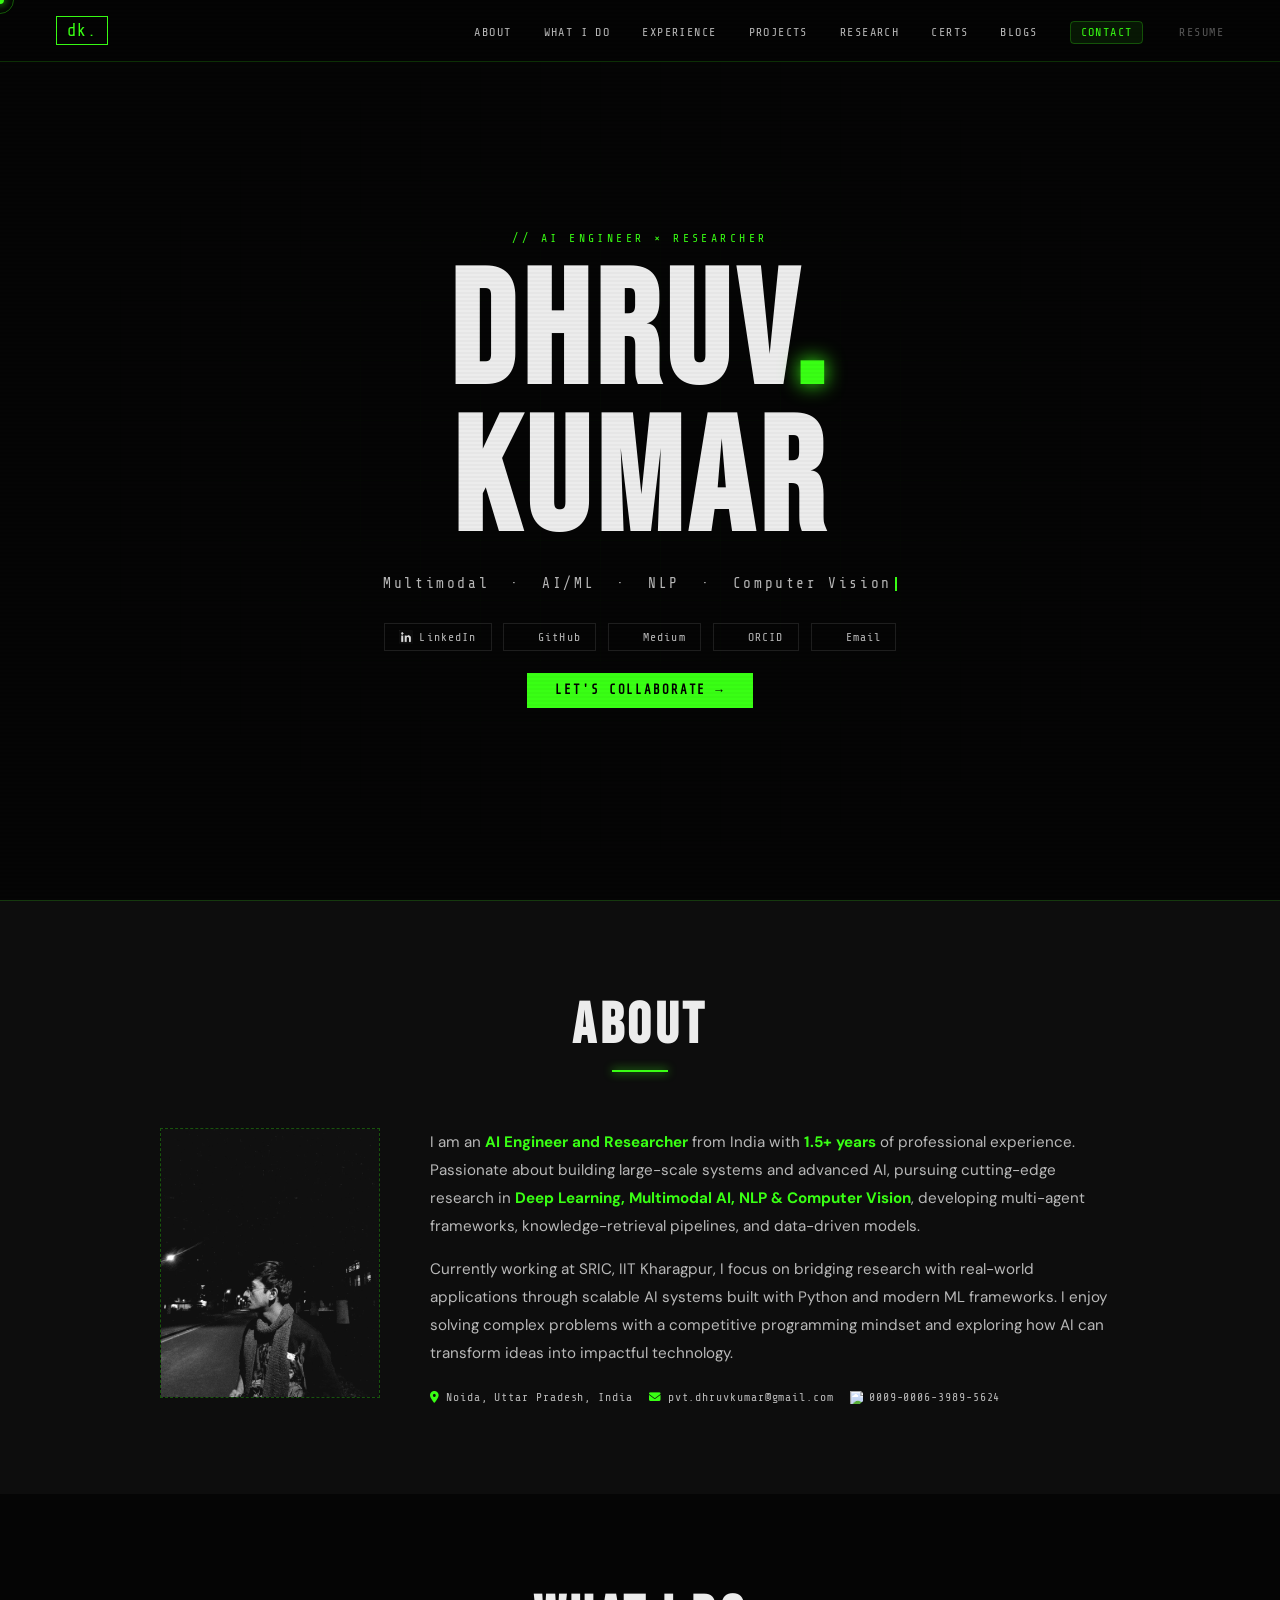
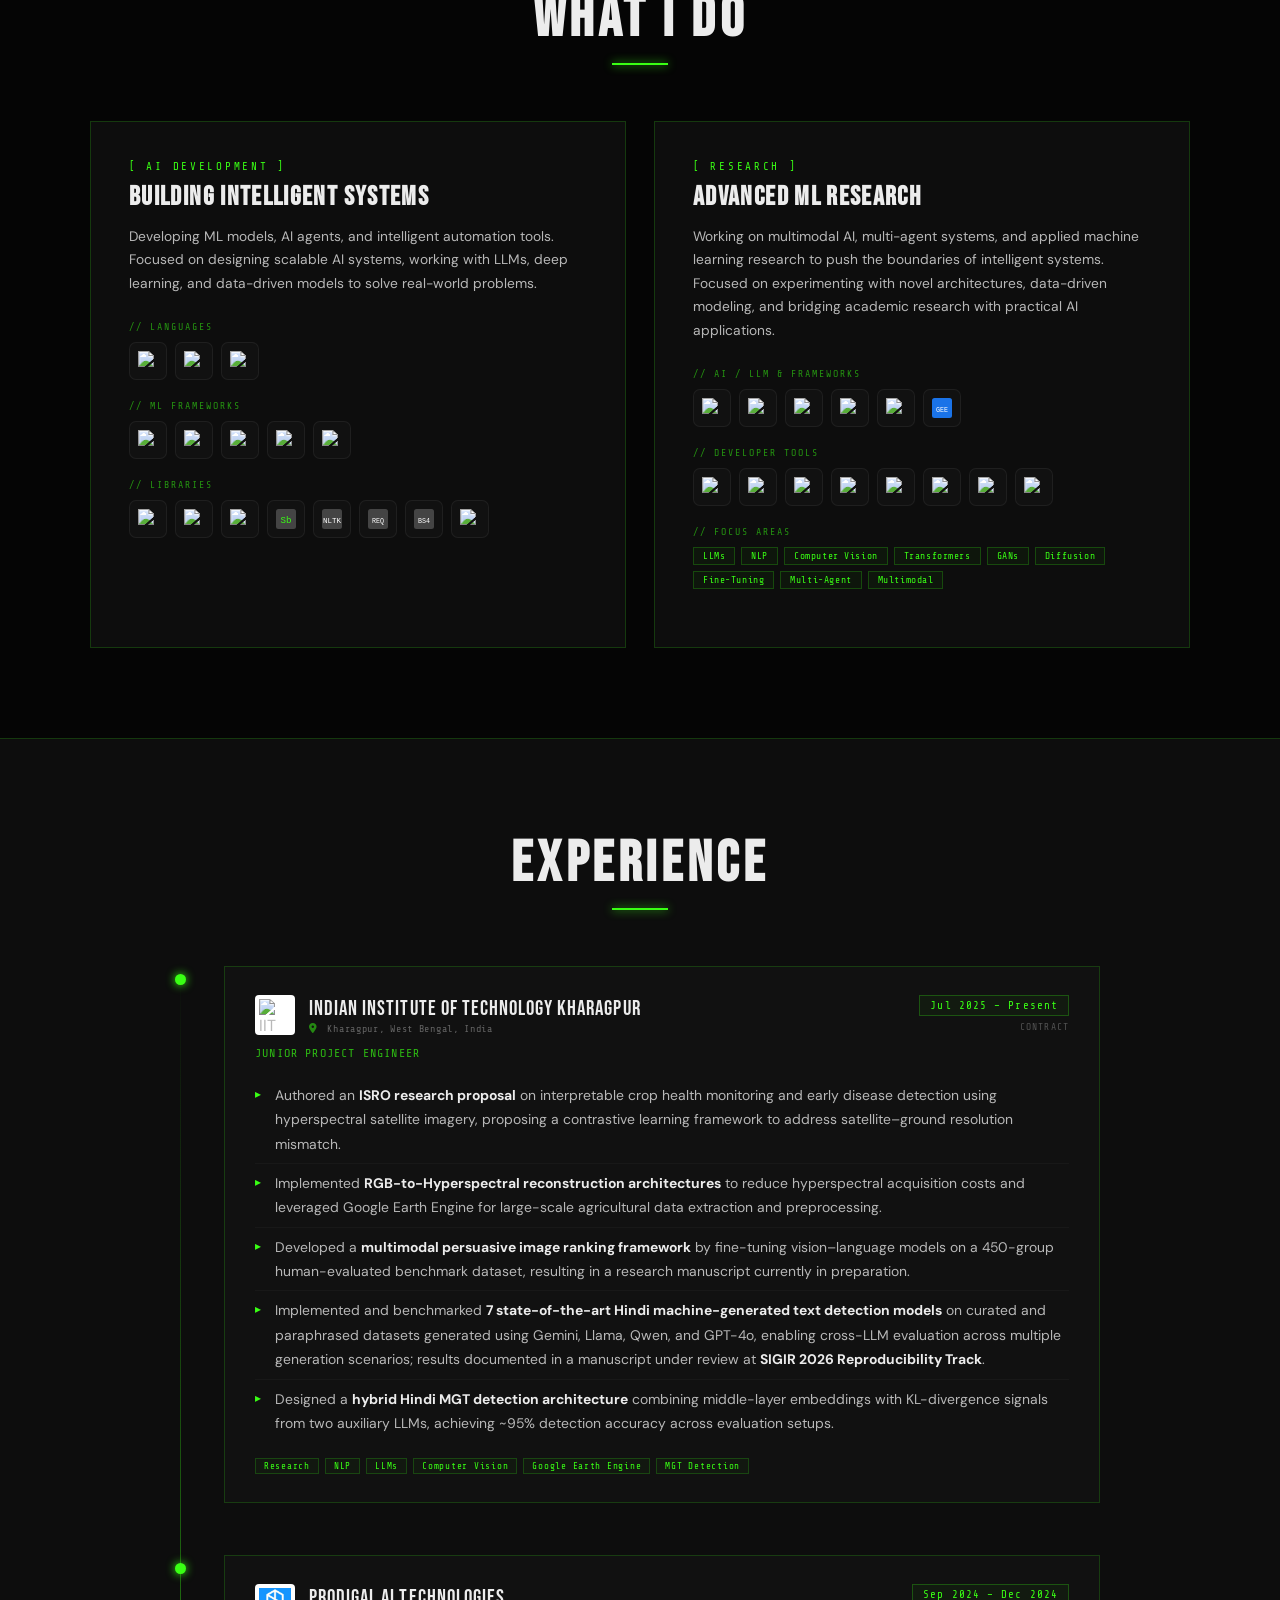
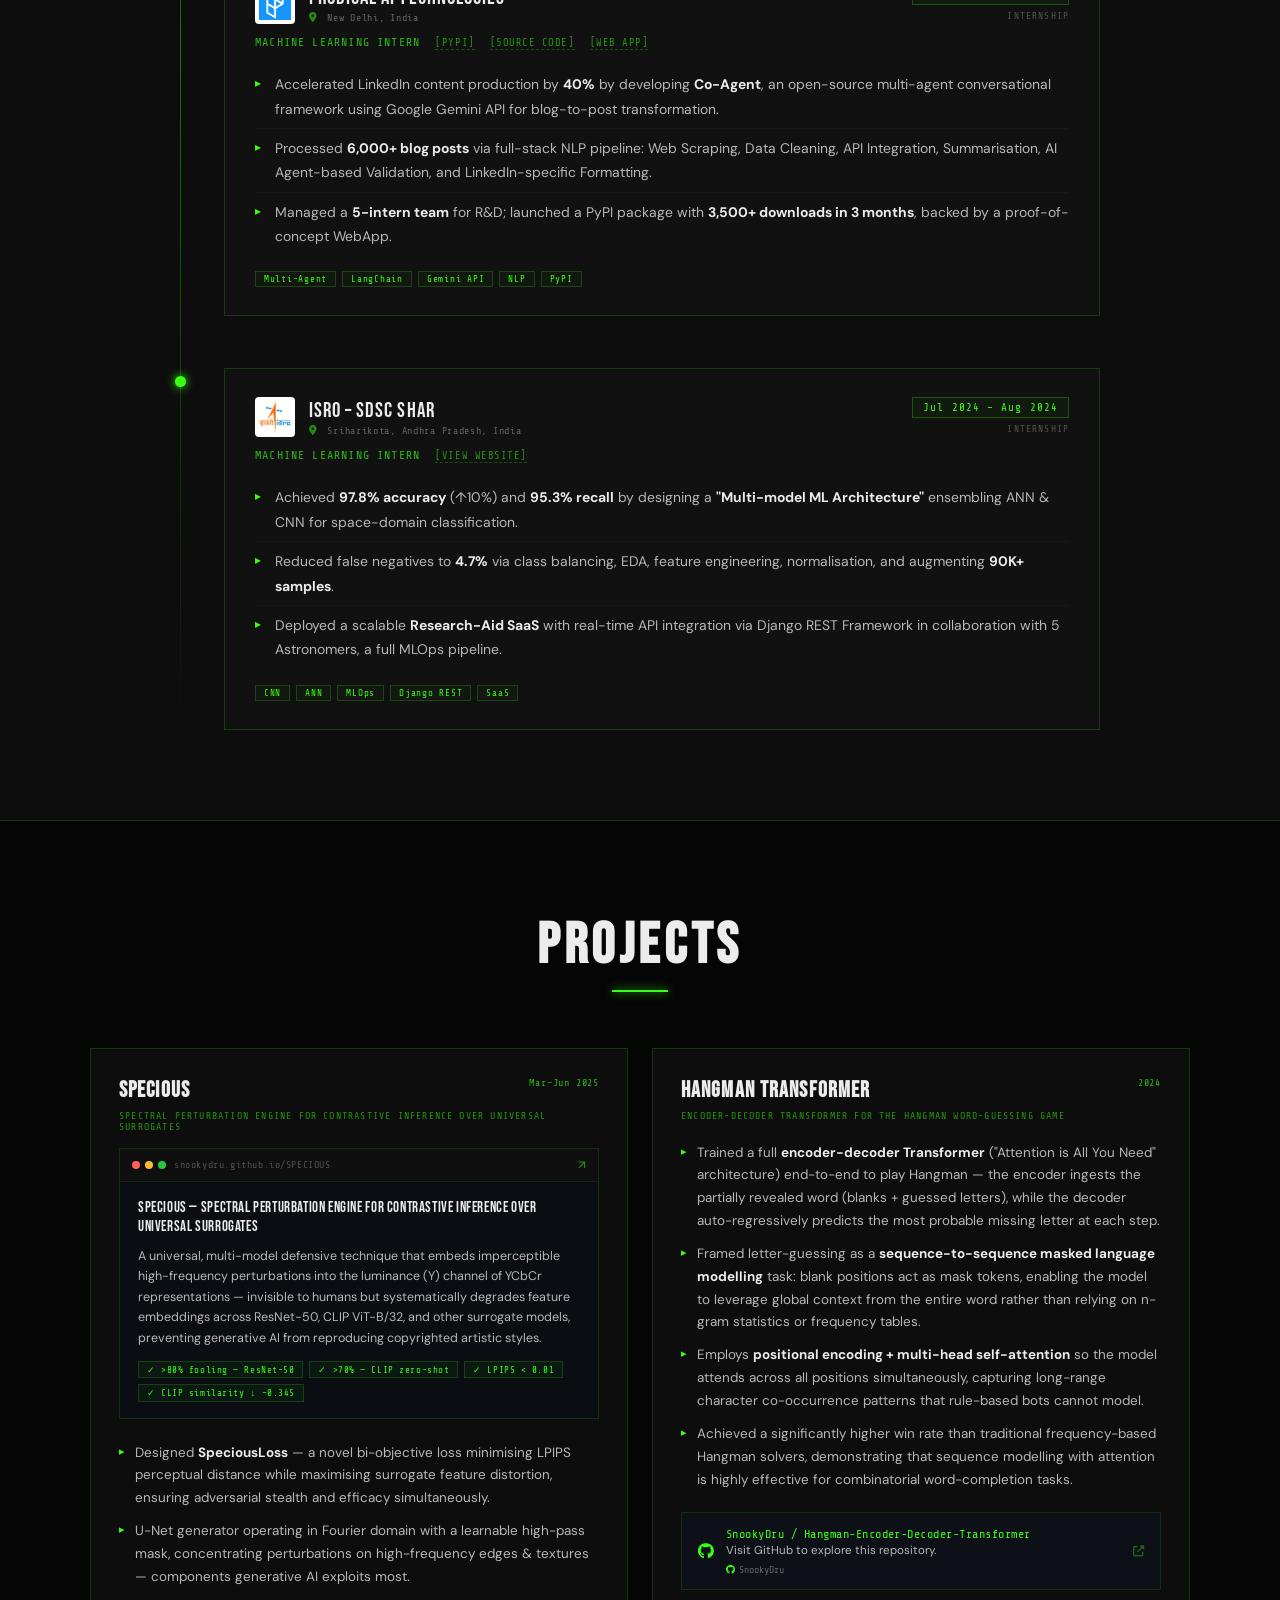
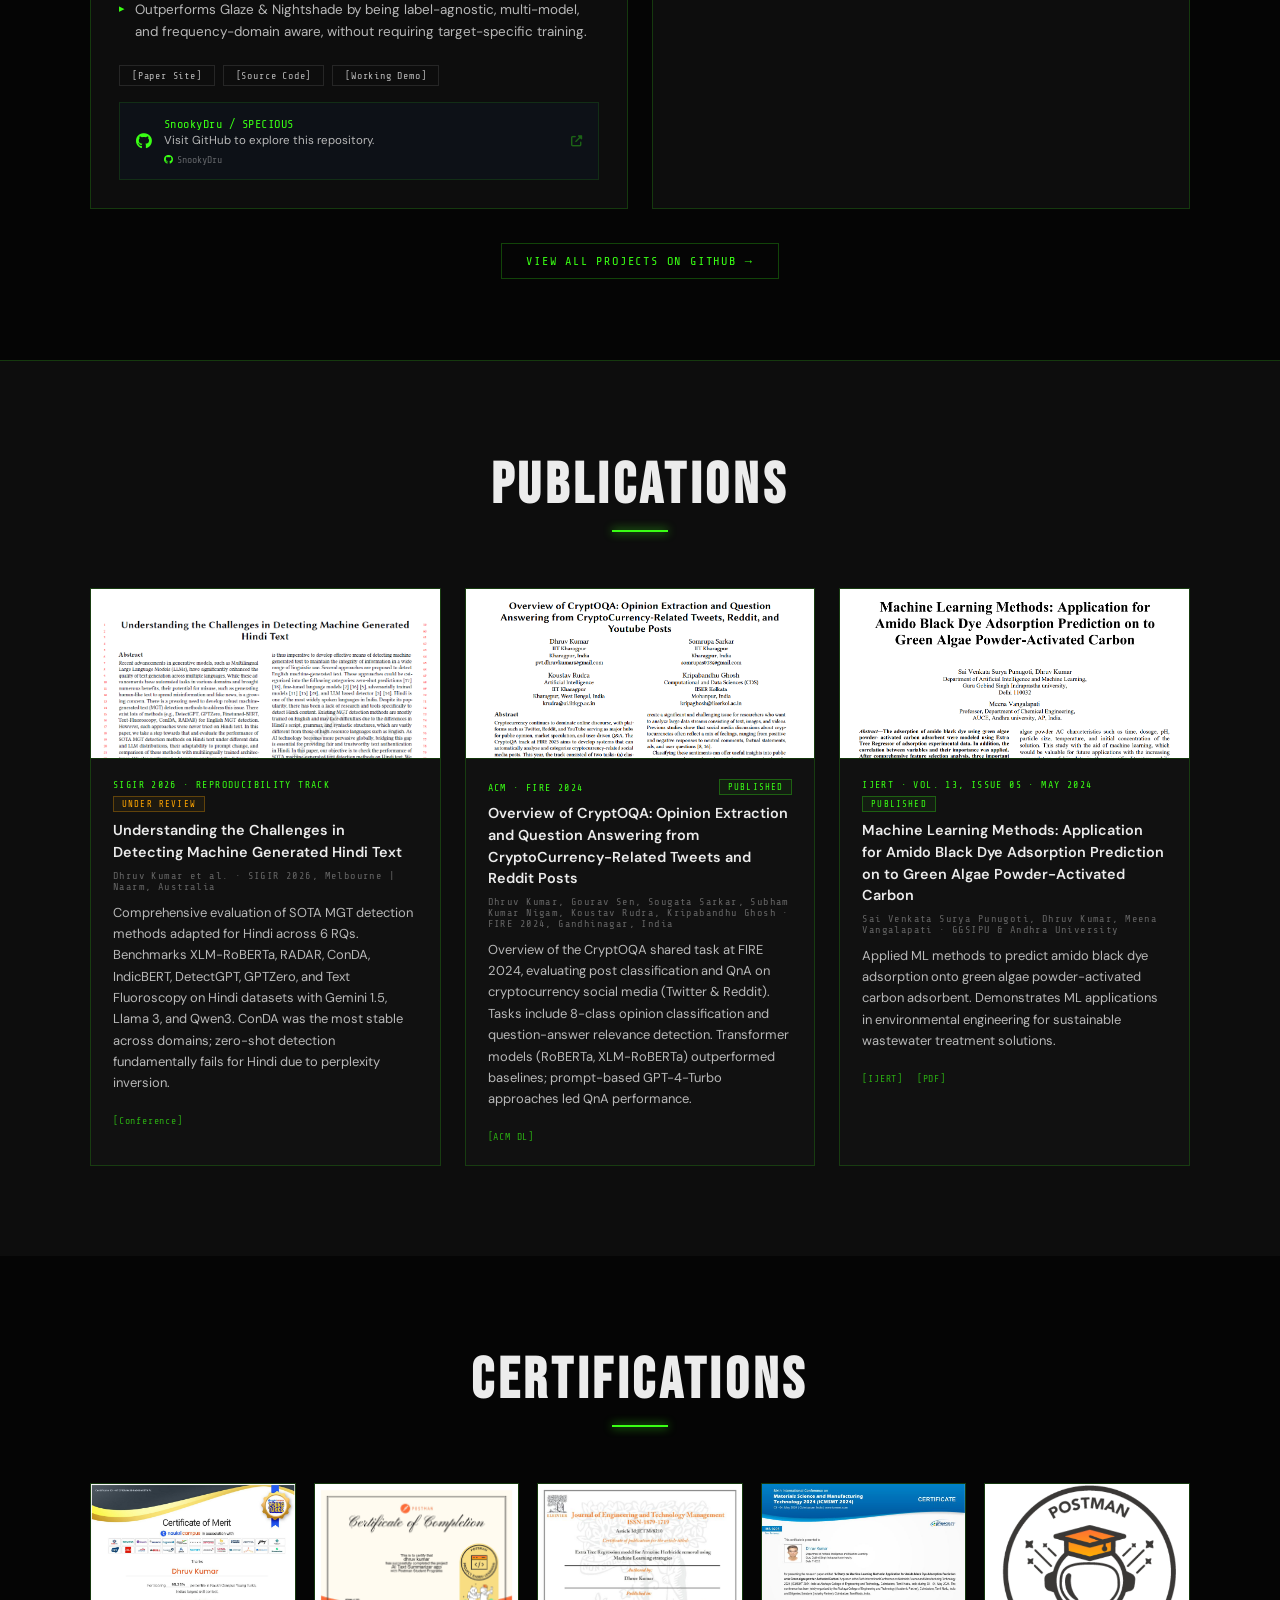
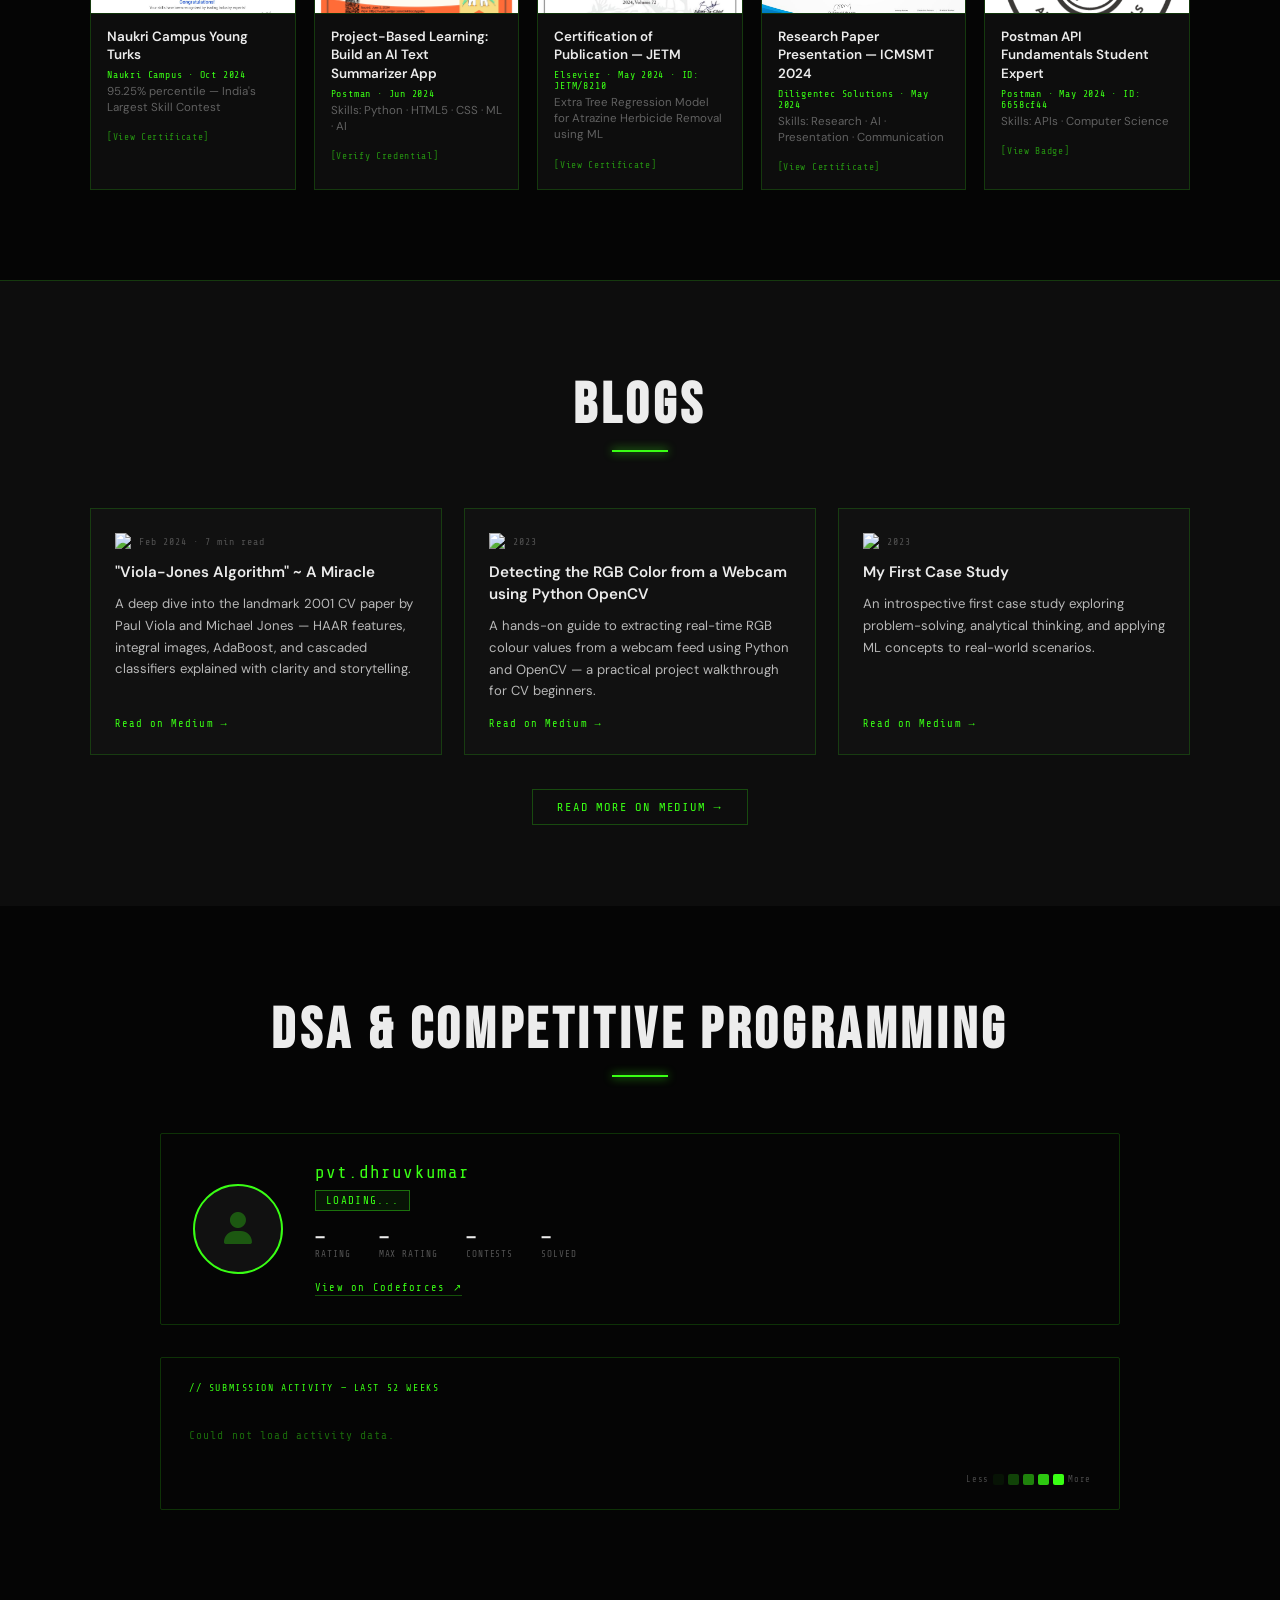
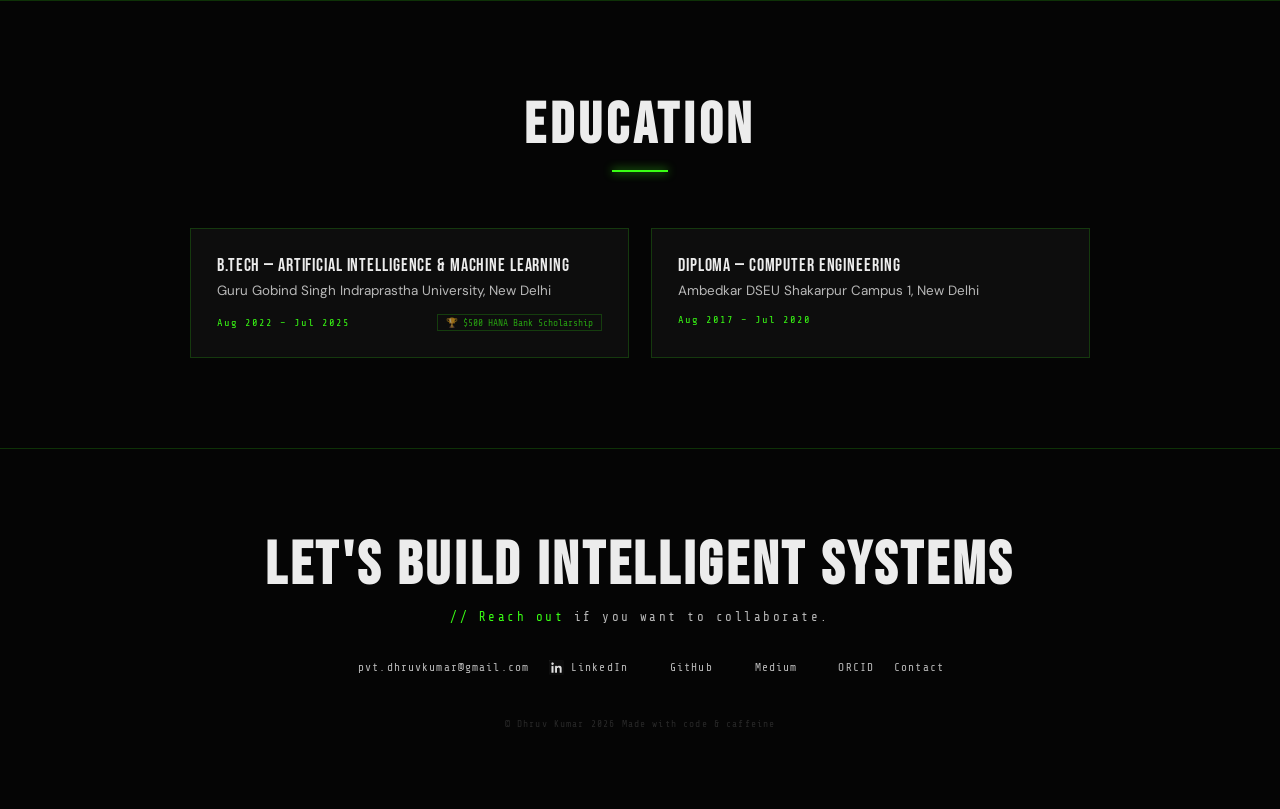
==== commit 9499e28a: "updated ai page" ====
--- a/ai.html
+++ b/ai.html
@@ -3,7 +3,7 @@
 <head>
   <meta charset="UTF-8">
   <meta name="viewport" content="width=device-width, initial-scale=1.0">
-  <title>Dhruv Kumar | AI Engineer × Researcher</title>
+  <title>Dhruv Kumar</title>
   <link rel="stylesheet" href="css/ai_style.css">
   <link href="https://fonts.googleapis.com/css2?family=Bebas+Neue&family=Share+Tech+Mono&family=DM+Sans:wght@300;400;500;600&display=swap" rel="stylesheet">
   <link rel="stylesheet" href="https://cdnjs.cloudflare.com/ajax/libs/font-awesome/6.5.0/css/all.min.css">
@@ -26,7 +26,7 @@
     <li><a href="#certifications">Certs</a></li>
     <li><a href="#blogs">Blogs</a></li>
     <li><a href="contact.html" class="nav-contact">Contact</a></li>
-    <li><a href="index.html" class="nav-home">← Home</a></li>
+    <li><a href="https://docs.google.com/document/d/1SER5qmPLTj3beGchZQnnGbA7fC2reTnu_kej90pC_D8/edit?usp=sharing" class="nav-home">Resume</a></li>
   </ul>
   <button class="nav-hamburger" id="hamburger">&#9776;</button>
 </nav>
@@ -71,7 +71,7 @@
       <p>I am an <strong>AI Engineer and Researcher</strong> from India with <strong>1.5+ years</strong> of professional experience. Passionate about building large-scale systems and advanced AI, pursuing cutting-edge research in <strong>Deep Learning, Multimodal AI, NLP &amp; Computer Vision</strong>, developing multi-agent frameworks, knowledge-retrieval pipelines, and data-driven models.</p>
       <p>Currently working at SRIC, IIT Kharagpur, I focus on bridging research with real-world applications through scalable AI systems built with Python and modern ML frameworks. I enjoy solving complex problems with a competitive programming mindset and exploring how AI can transform ideas into impactful technology.</p>
       <div class="about-meta">
-        <span><i class="fas fa-map-marker-alt"></i> IIT Kharagpur, West Bengal, India</span>
+        <span><i class="fas fa-map-marker-alt"></i> Noida, Uttar Pradesh, India</span>
         <span><i class="fas fa-envelope"></i> <a href="mailto:pvt.dhruvkumar@gmail.com" class="orcid-link">pvt.dhruvkumar@gmail.com</a></span>
         <a href="https://orcid.org/0009-0006-3989-5624" target="_blank" class="orcid-link">
           <img src="https://cdn.simpleicons.org/orcid/39ff14" width="13" height="13" alt="ORCID"> 0009-0006-3989-5624
@@ -196,10 +196,11 @@
         </div>
         <p class="timeline-role">Junior Project Engineer</p>
         <ul class="timeline-bullets">
-          <li>Authored a research proposal titled <strong>"Fair and Interpretable Plant Disease Detection"</strong>, implementing RGB-to-Hyperspectral conversion and proposing a novel contrastive learning-based architecture to solve satellite-image upscaling resolution; leveraged Google Earth Engine API for large-scale data extraction.</li>
-          <li>Lead author of a <strong>WSDM 2025 (ACM) DISMISS-FAKE'25</strong> workshop paper on AI-driven misinformation detection (under submission, Hannover, Germany).</li>
-          <li>Developed a <strong>Hindi machine-generated text (MGT) dataset</strong> by deploying Qwen 3B locally; benchmarked 5+ models and analysed linguistic reasoning behind misclassifications.</li>
-          <li>Designed a hybrid architecture using middle-layer embeddings with max. KL Divergence across 2 LLMs as feature extractors for Hindi MGT detection, achieving <strong>~95% accuracy</strong> in 4+ evaluation cases.</li>
+          <li>Authored an <strong>ISRO research proposal</strong> on interpretable crop health monitoring and early disease detection using hyperspectral satellite imagery, proposing a contrastive learning framework to address satellite–ground resolution mismatch.</li>
+          <li>Implemented <strong>RGB-to-Hyperspectral reconstruction architectures</strong> to reduce hyperspectral acquisition costs and leveraged Google Earth Engine for large-scale agricultural data extraction and preprocessing.</li>
+          <li>Developed a <strong>multimodal persuasive image ranking framework</strong> by fine-tuning vision–language models on a 450-group human-evaluated benchmark dataset, resulting in a research manuscript currently in preparation.</li>
+          <li>Implemented and benchmarked <strong>7 state-of-the-art Hindi machine-generated text detection models</strong> on curated and paraphrased datasets generated using Gemini, Llama, Qwen, and GPT-4o, enabling cross-LLM evaluation across multiple generation scenarios; results documented in a manuscript under review at <strong>SIGIR 2026 Reproducibility Track</strong>.</li>
+          <li>Designed a <strong>hybrid Hindi MGT detection architecture</strong> combining middle-layer embeddings with KL-divergence signals from two auxiliary LLMs, achieving ~95% detection accuracy across evaluation setups.</li>
         </ul>
         <div class="timeline-tags">
           <span class="timeline-tag">Research</span><span class="timeline-tag">NLP</span><span class="timeline-tag">LLMs</span>
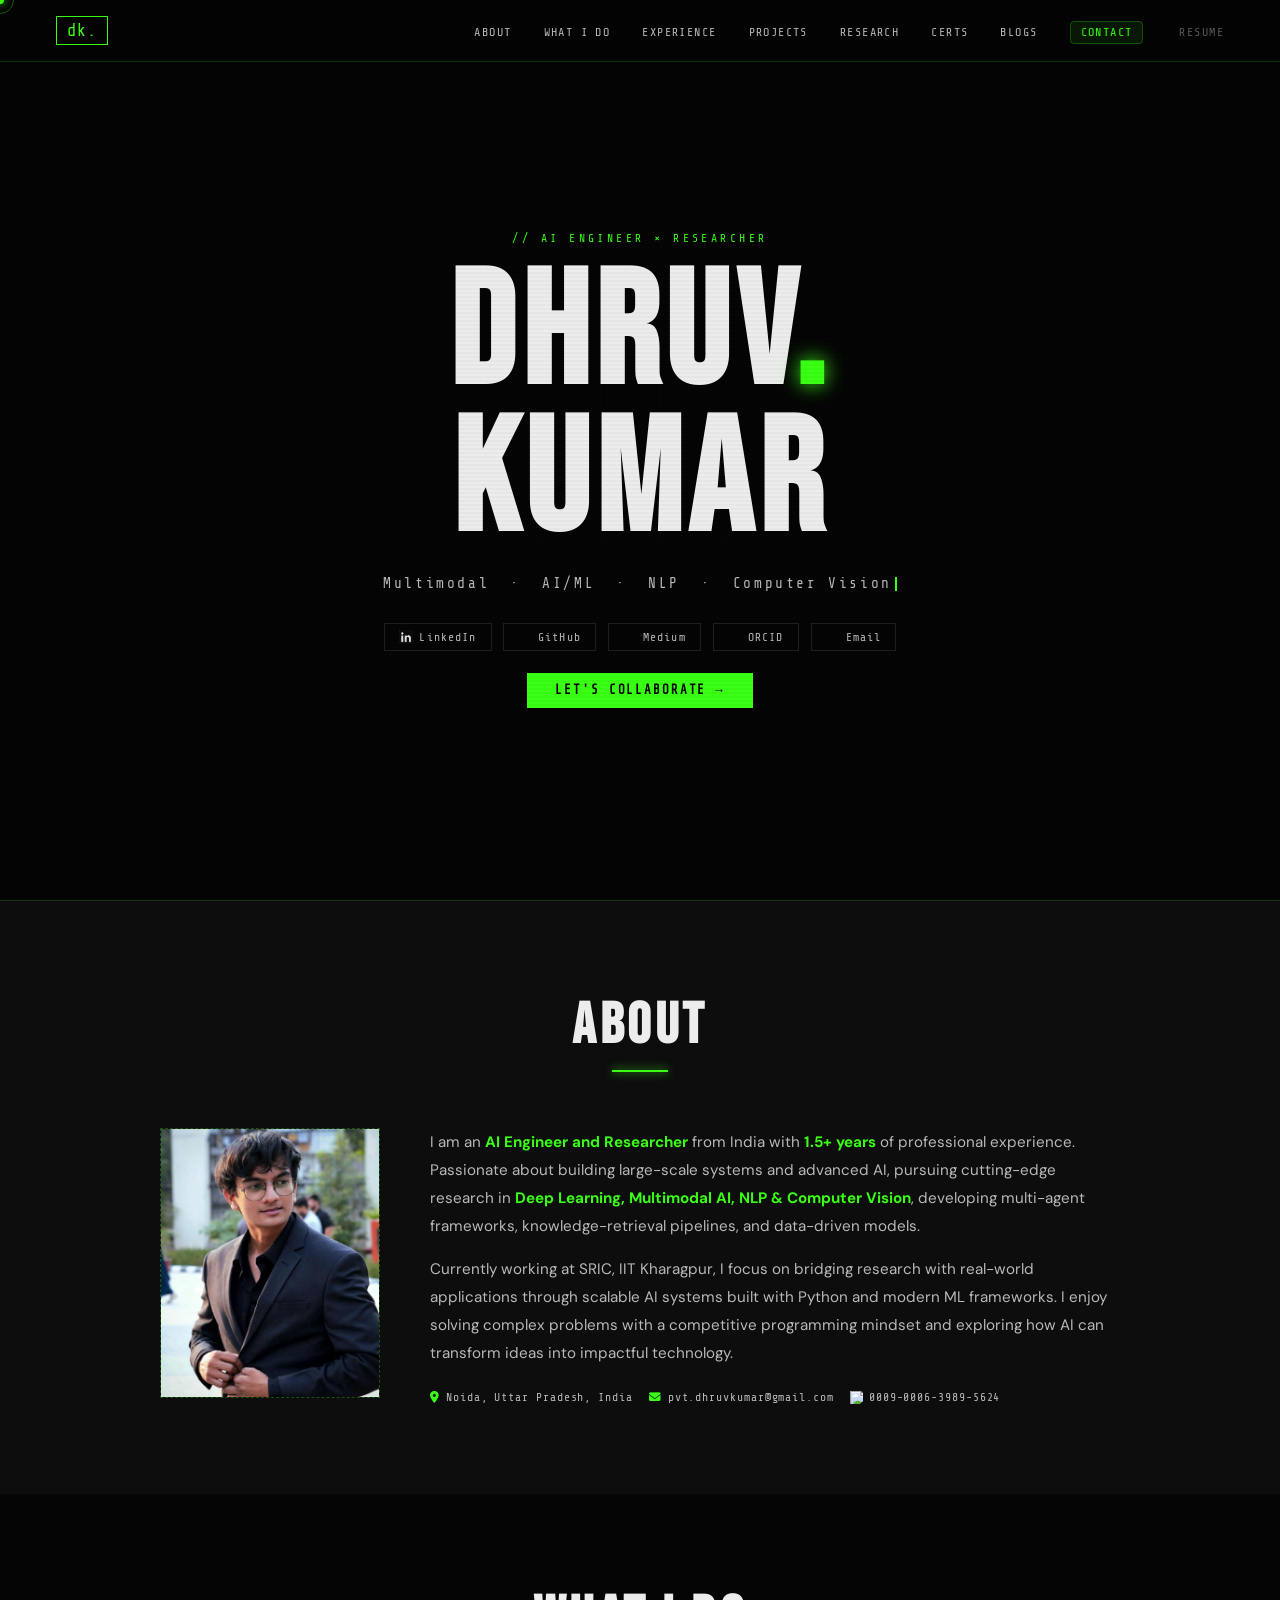
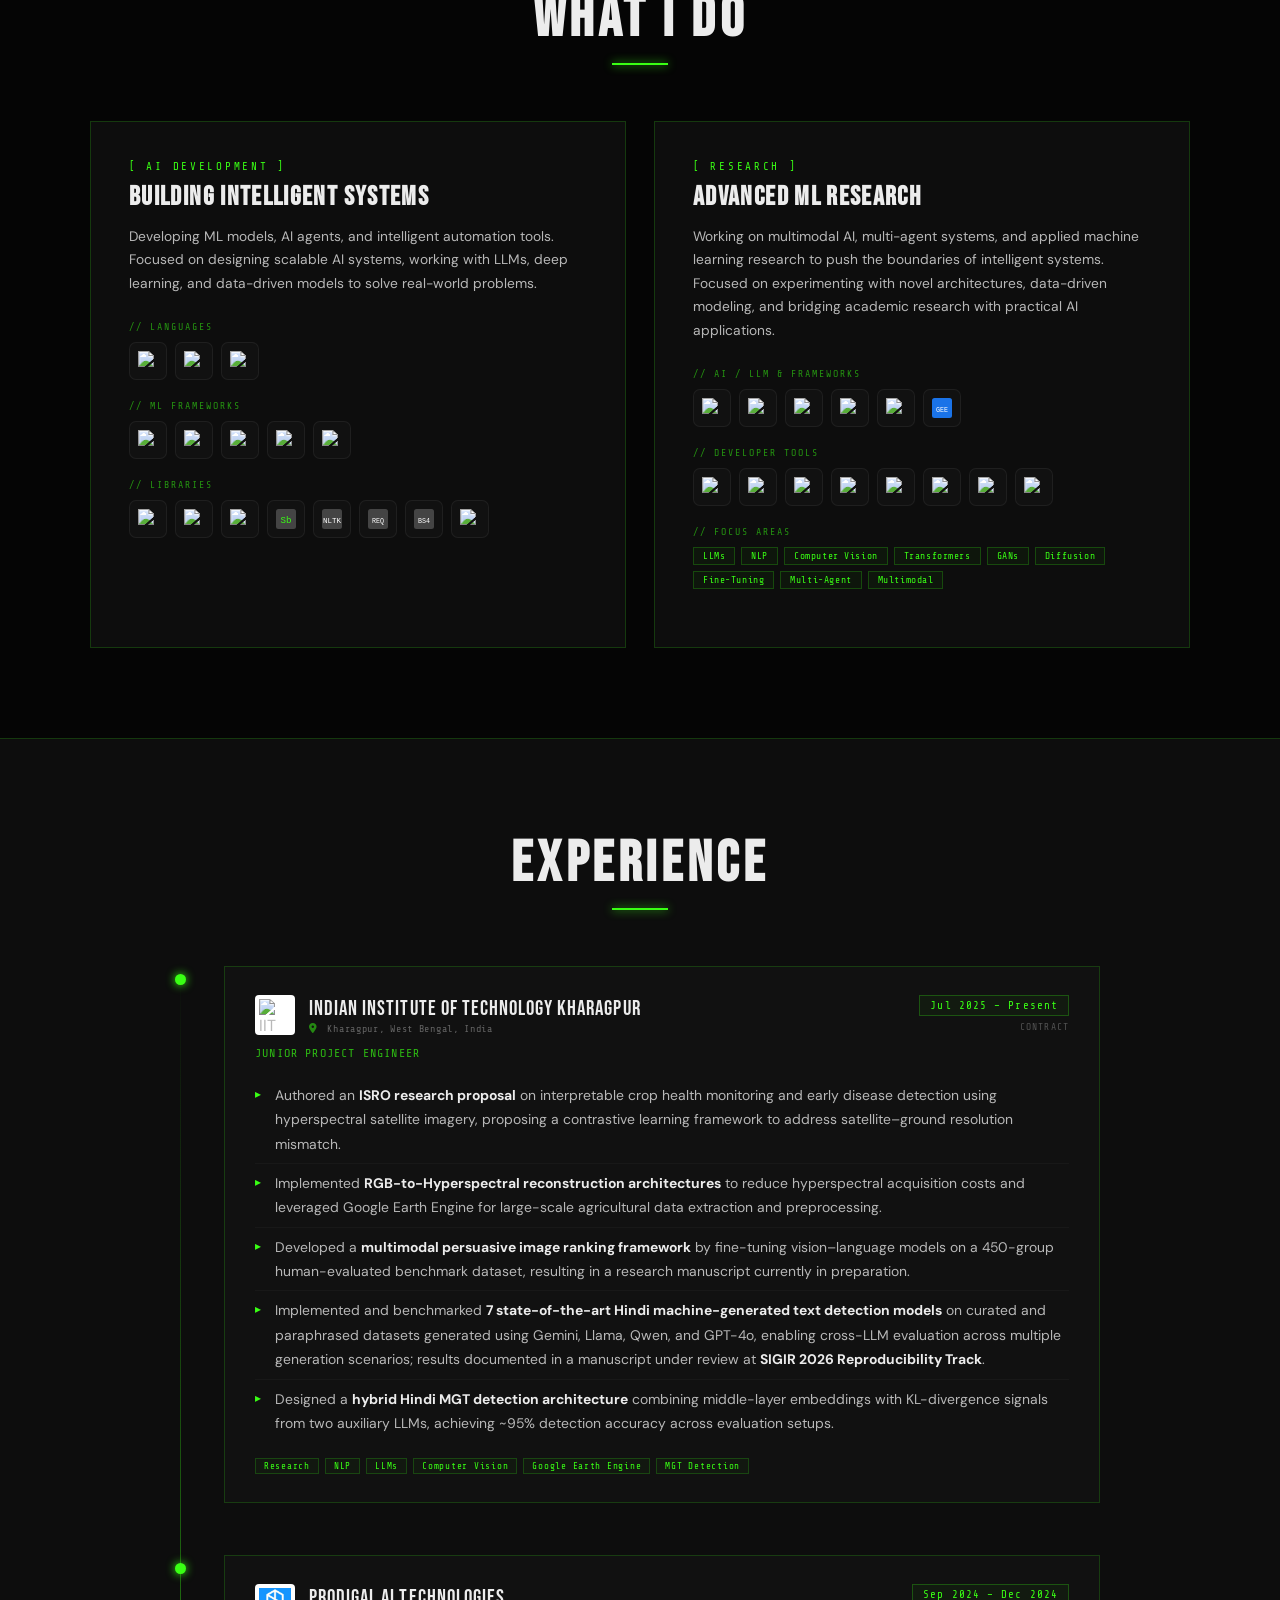
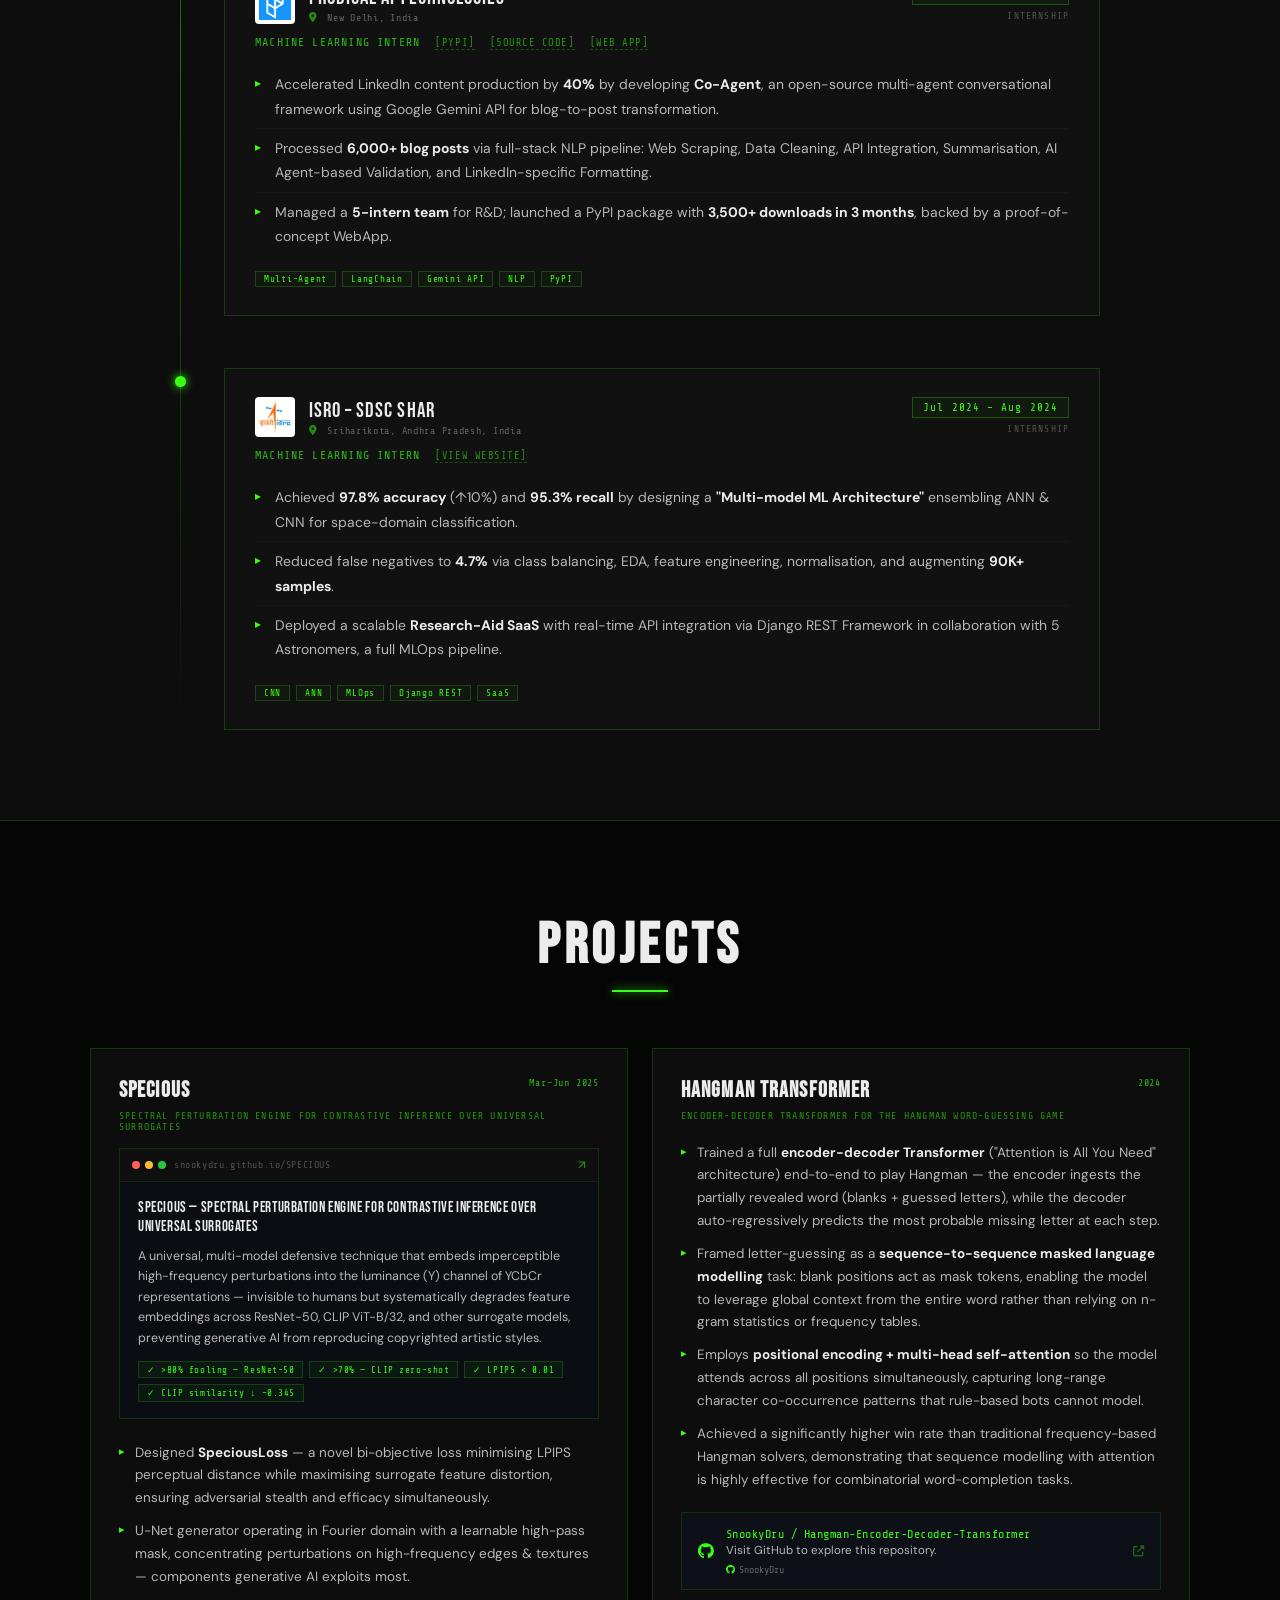
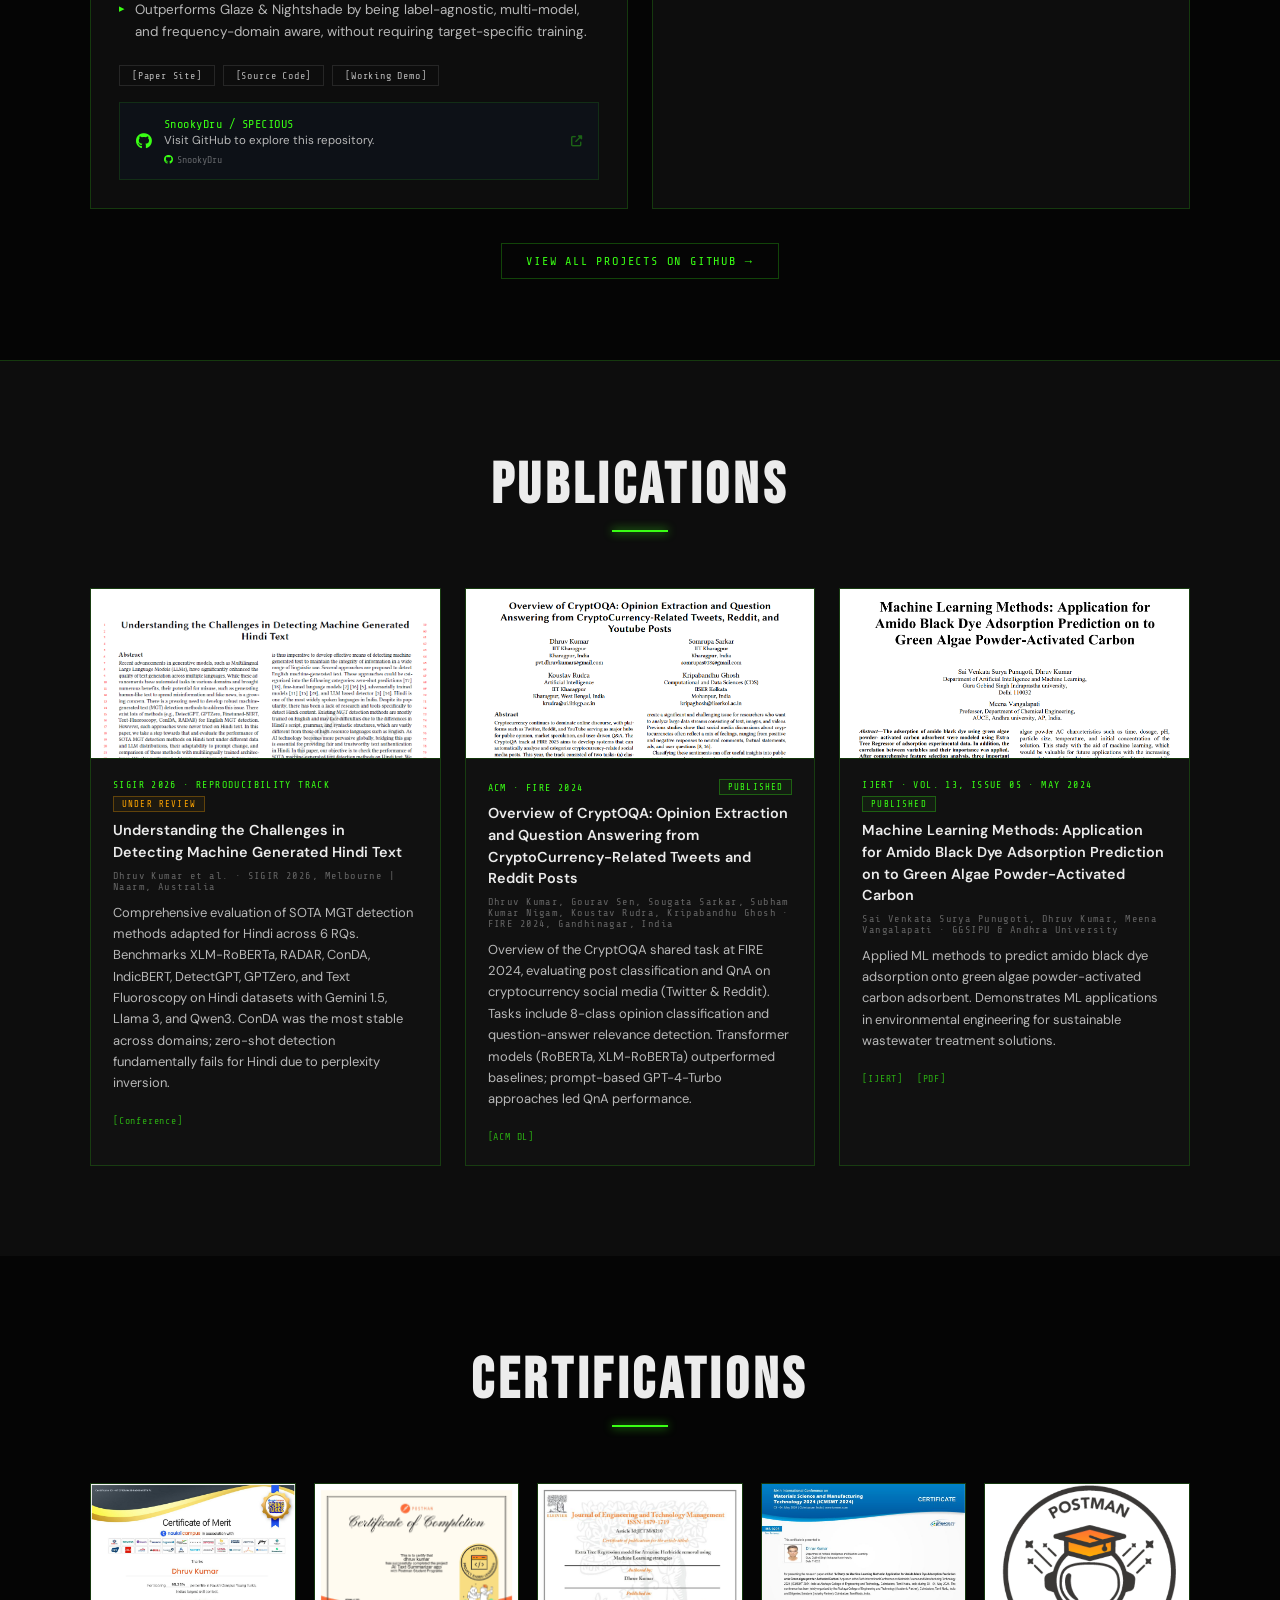
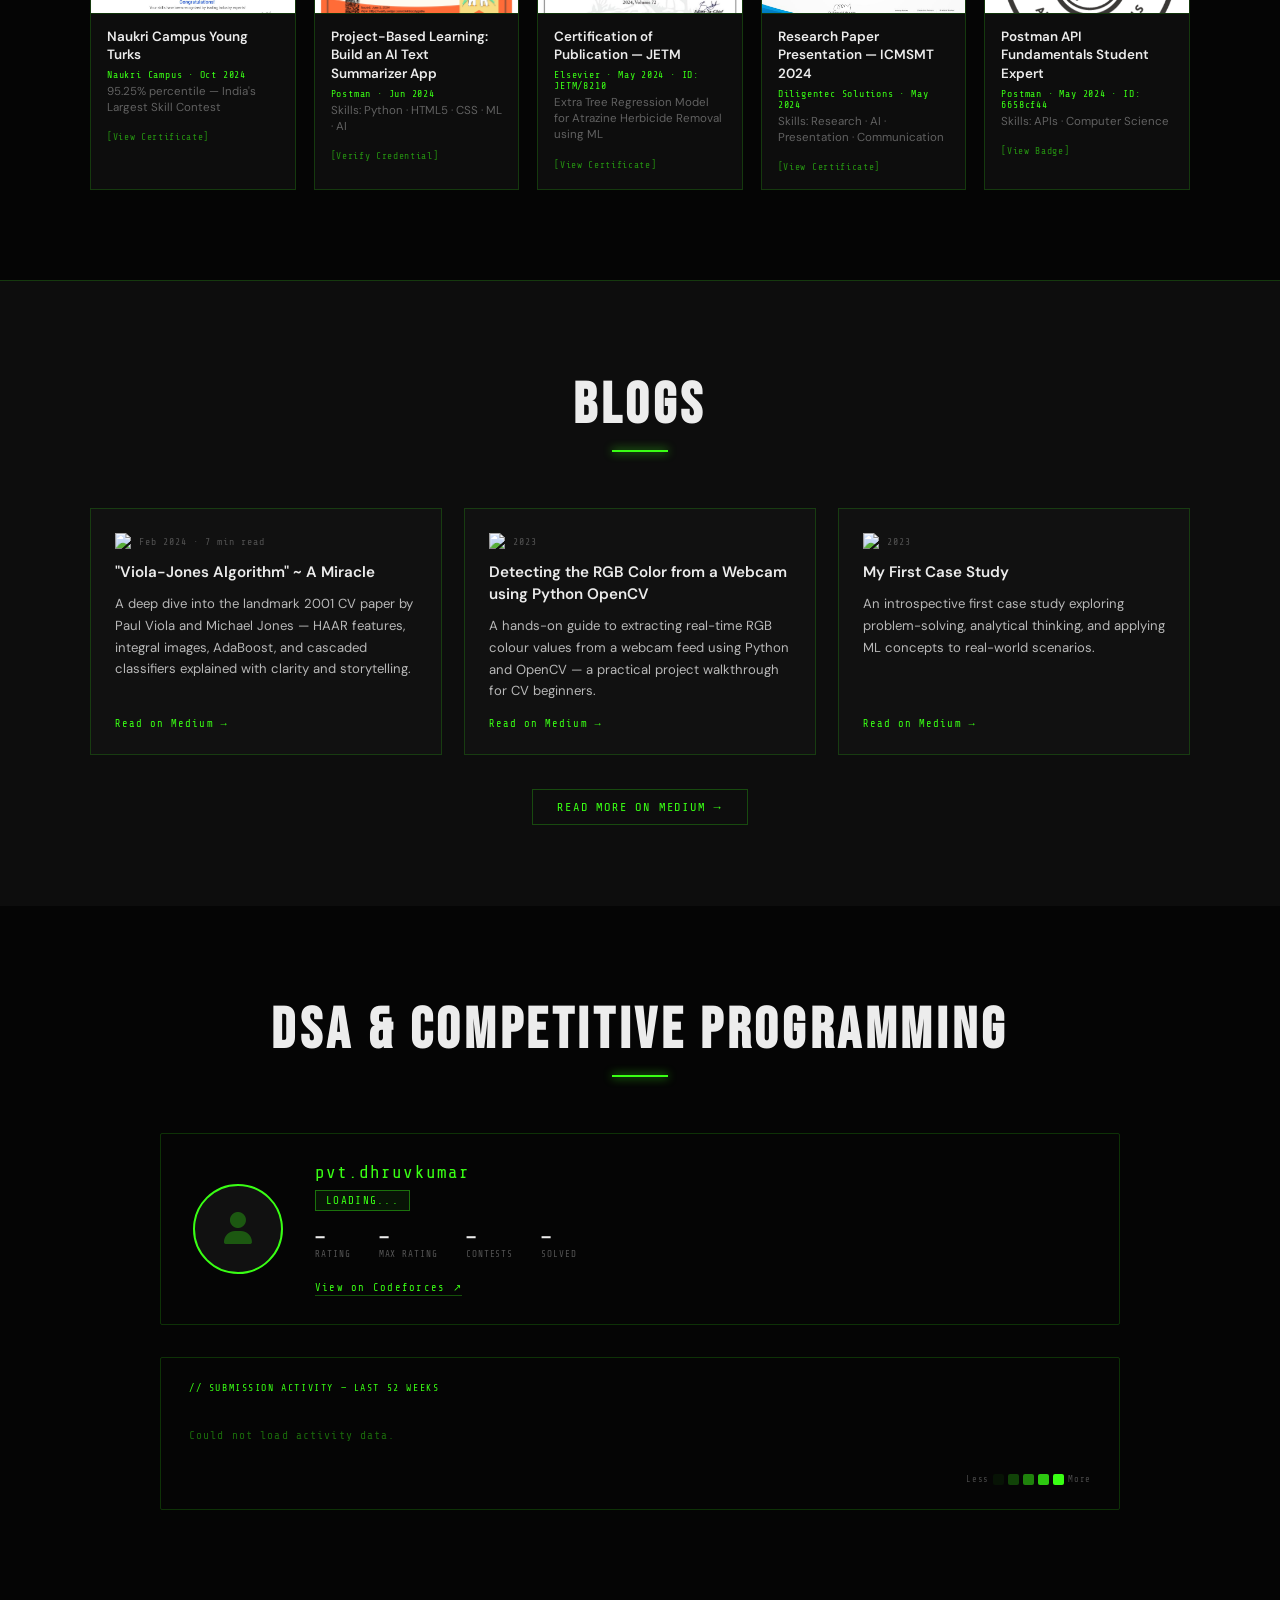
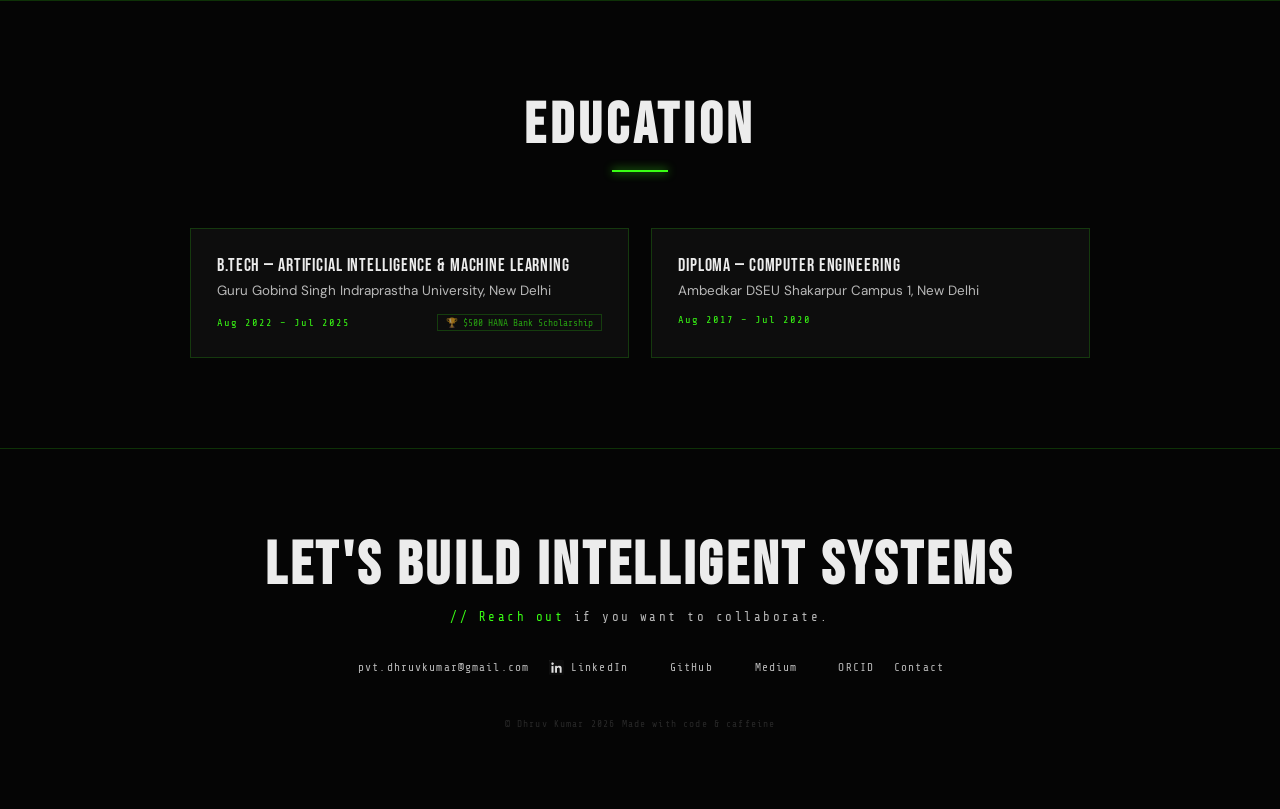
==== commit a2399ee6: "changed the profile phot" ====
--- a/ai.html
+++ b/ai.html
@@ -64,7 +64,7 @@
   <div class="about-inner reveal">
     <div class="about-photo">
       <div class="photo-placeholder">
-        <img src="assets/img/profile.png" alt="photo">
+        <img src="assets/img/photo.png" alt="photo">
       </div>
     </div>
     <div class="about-text-block">
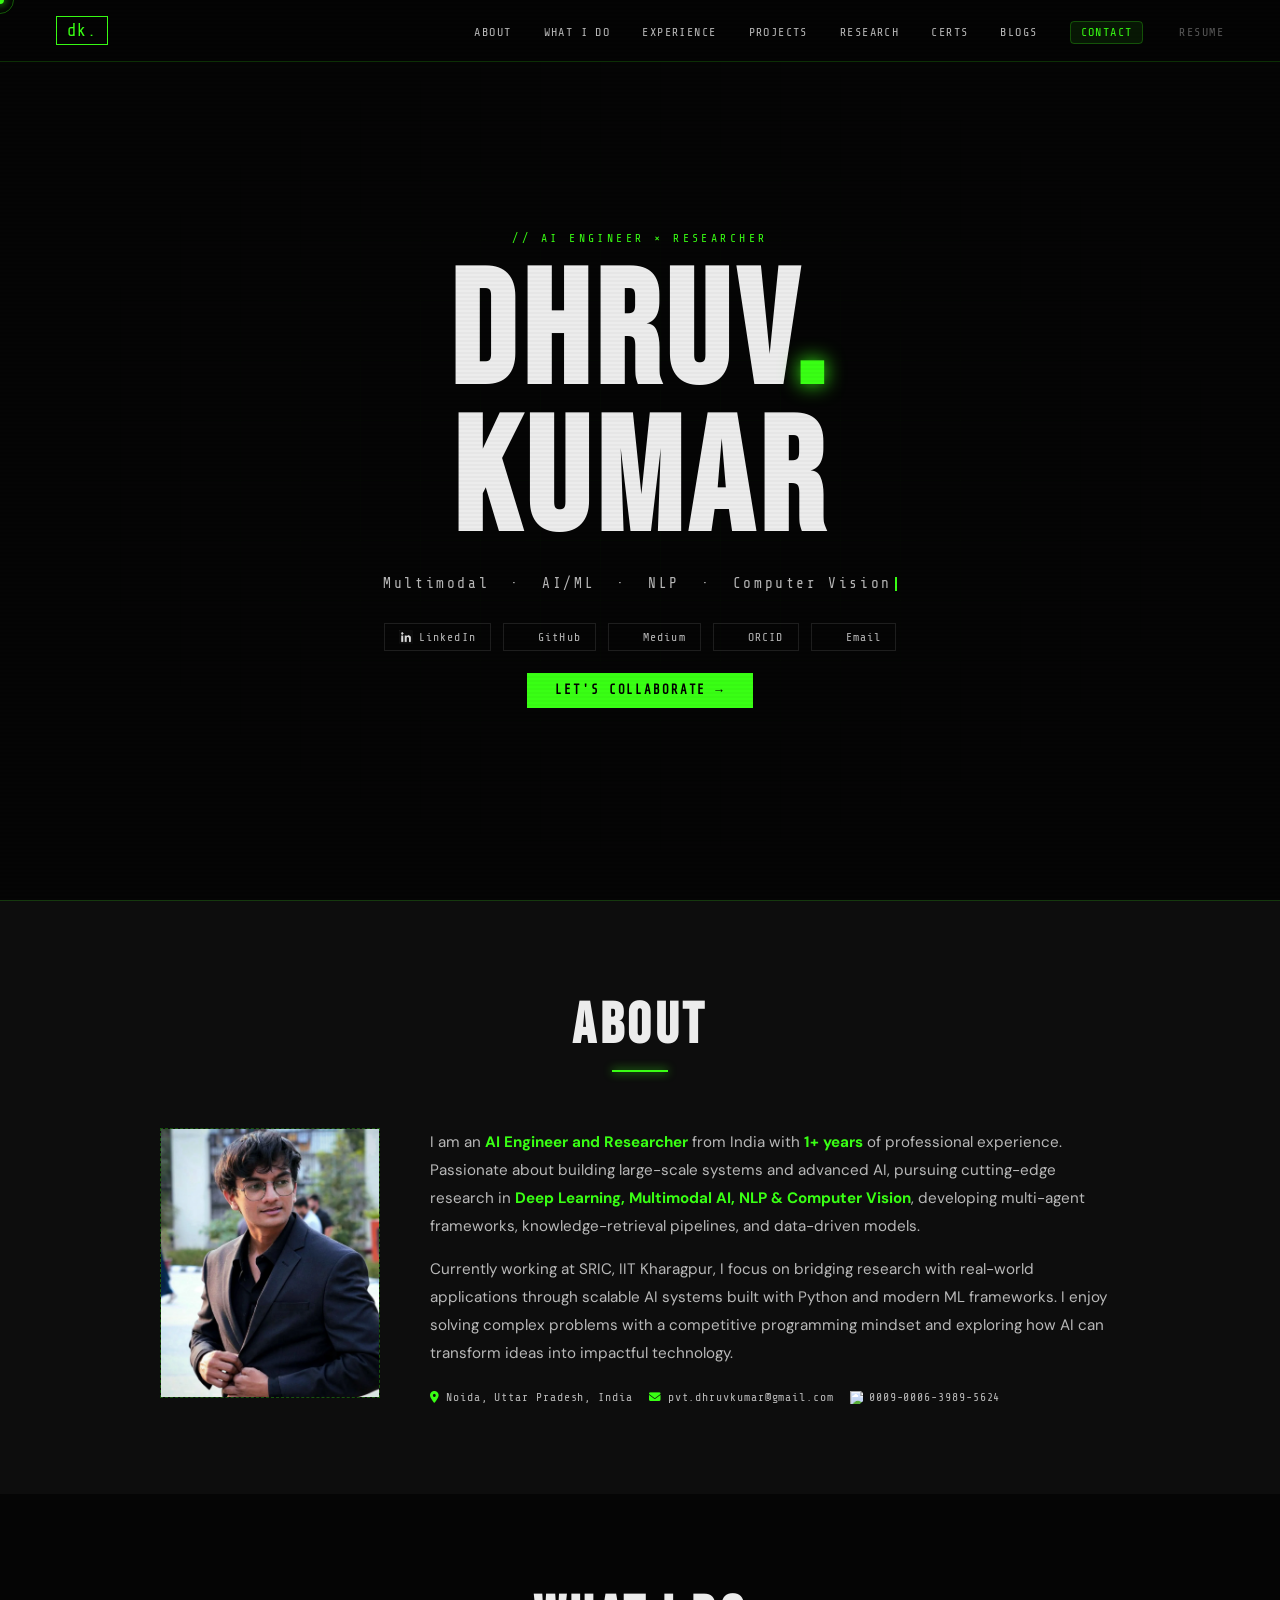
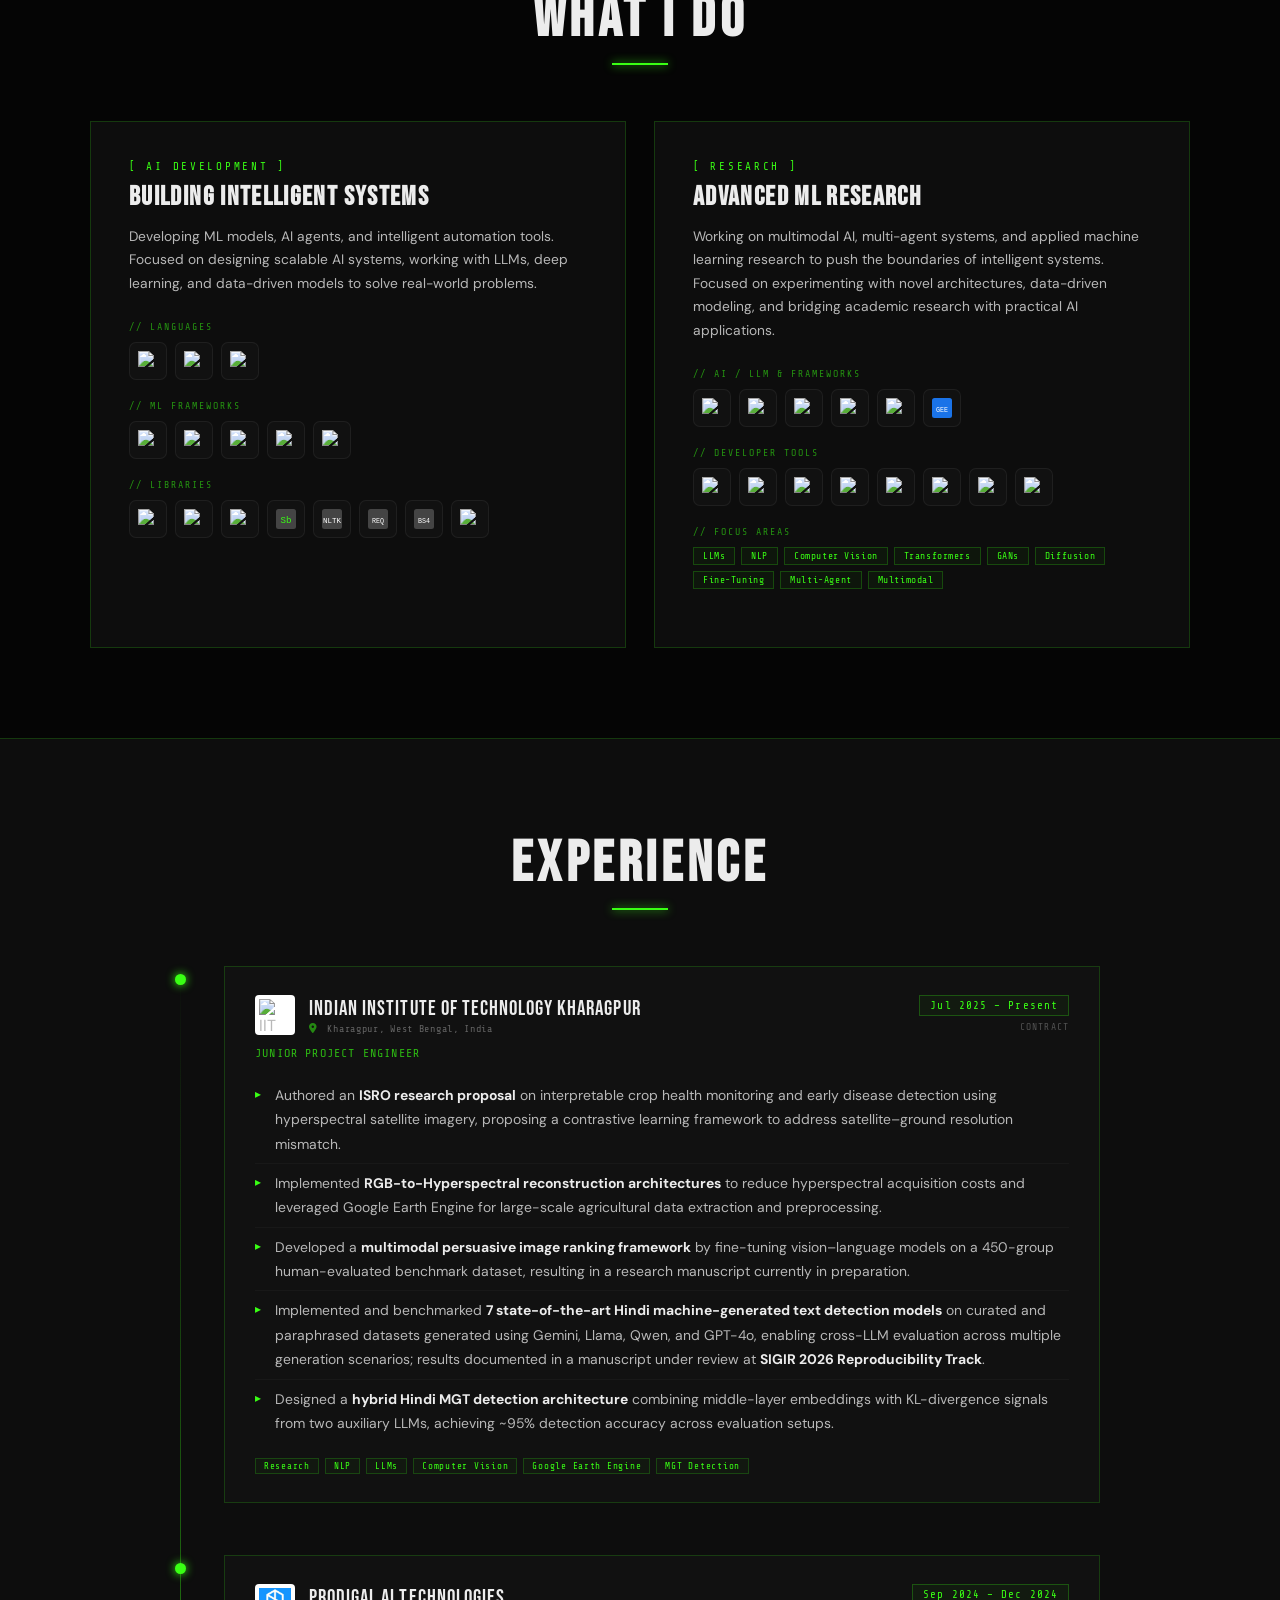
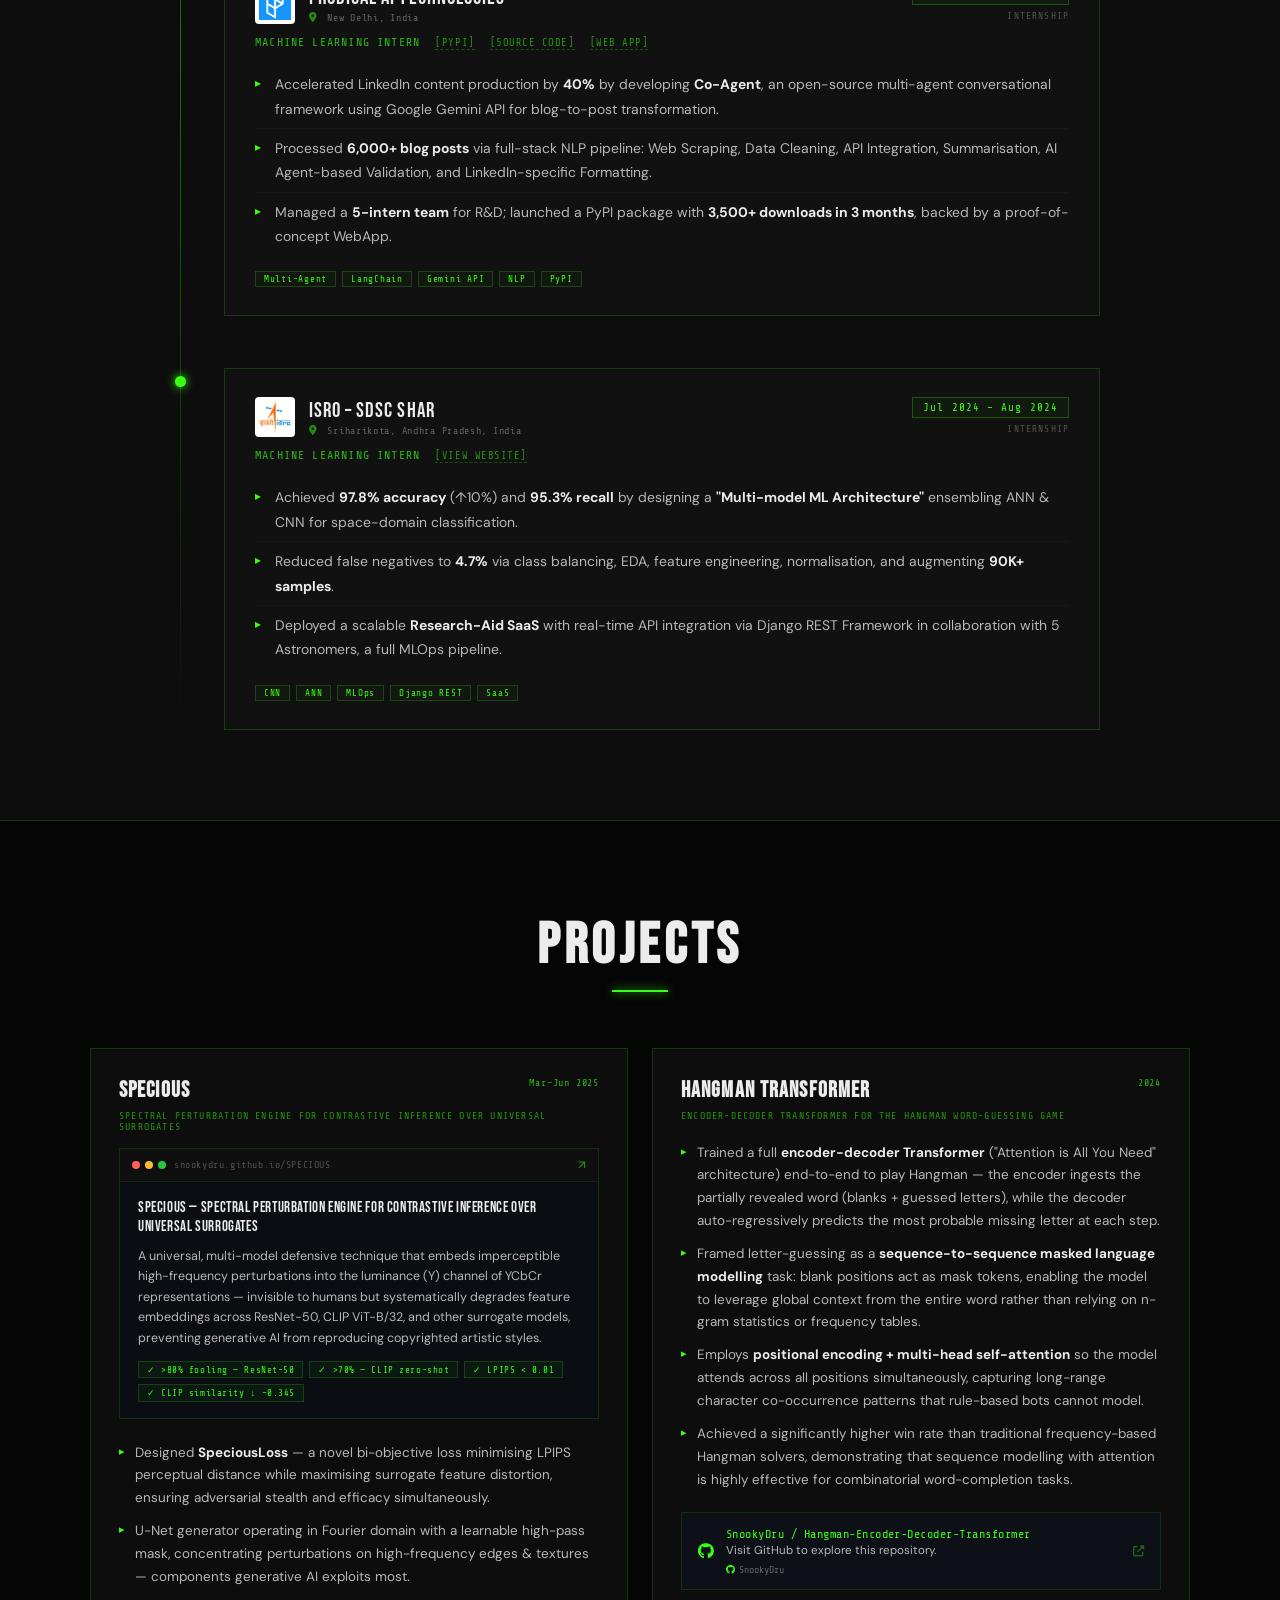
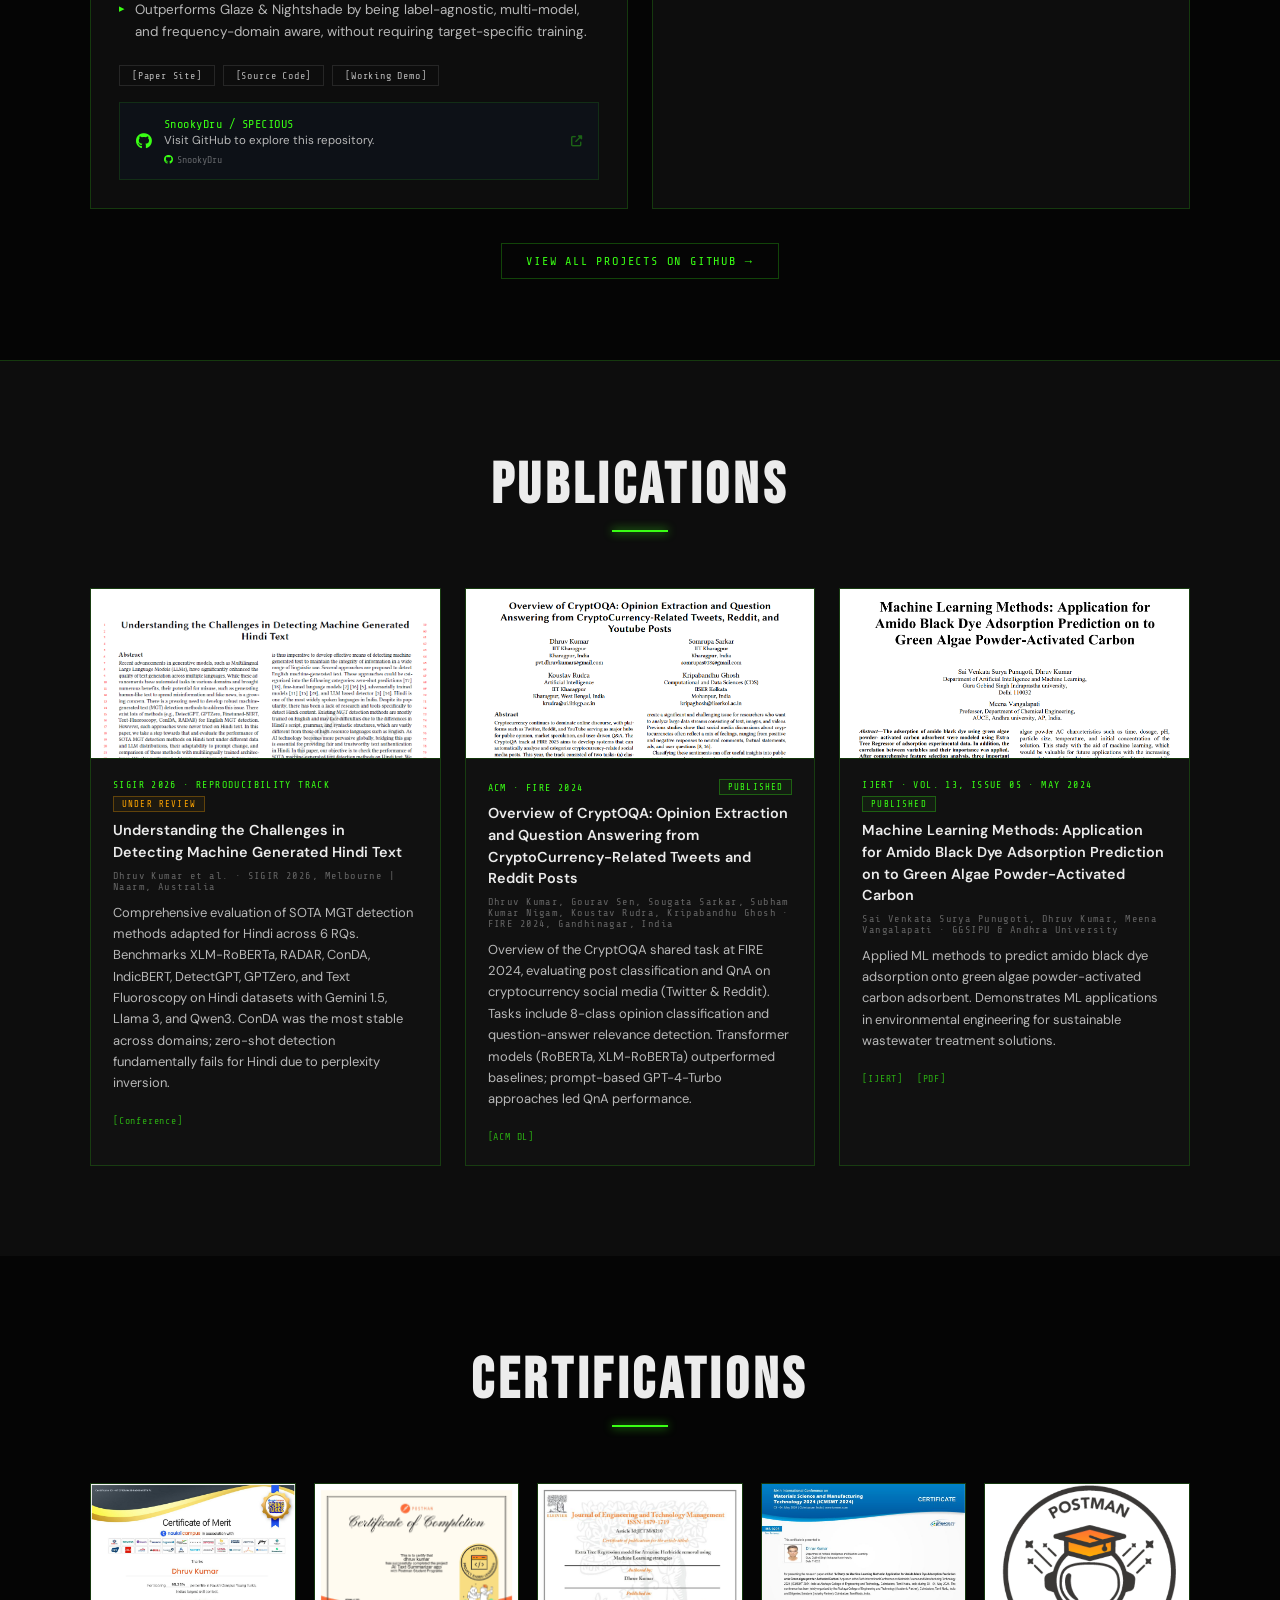
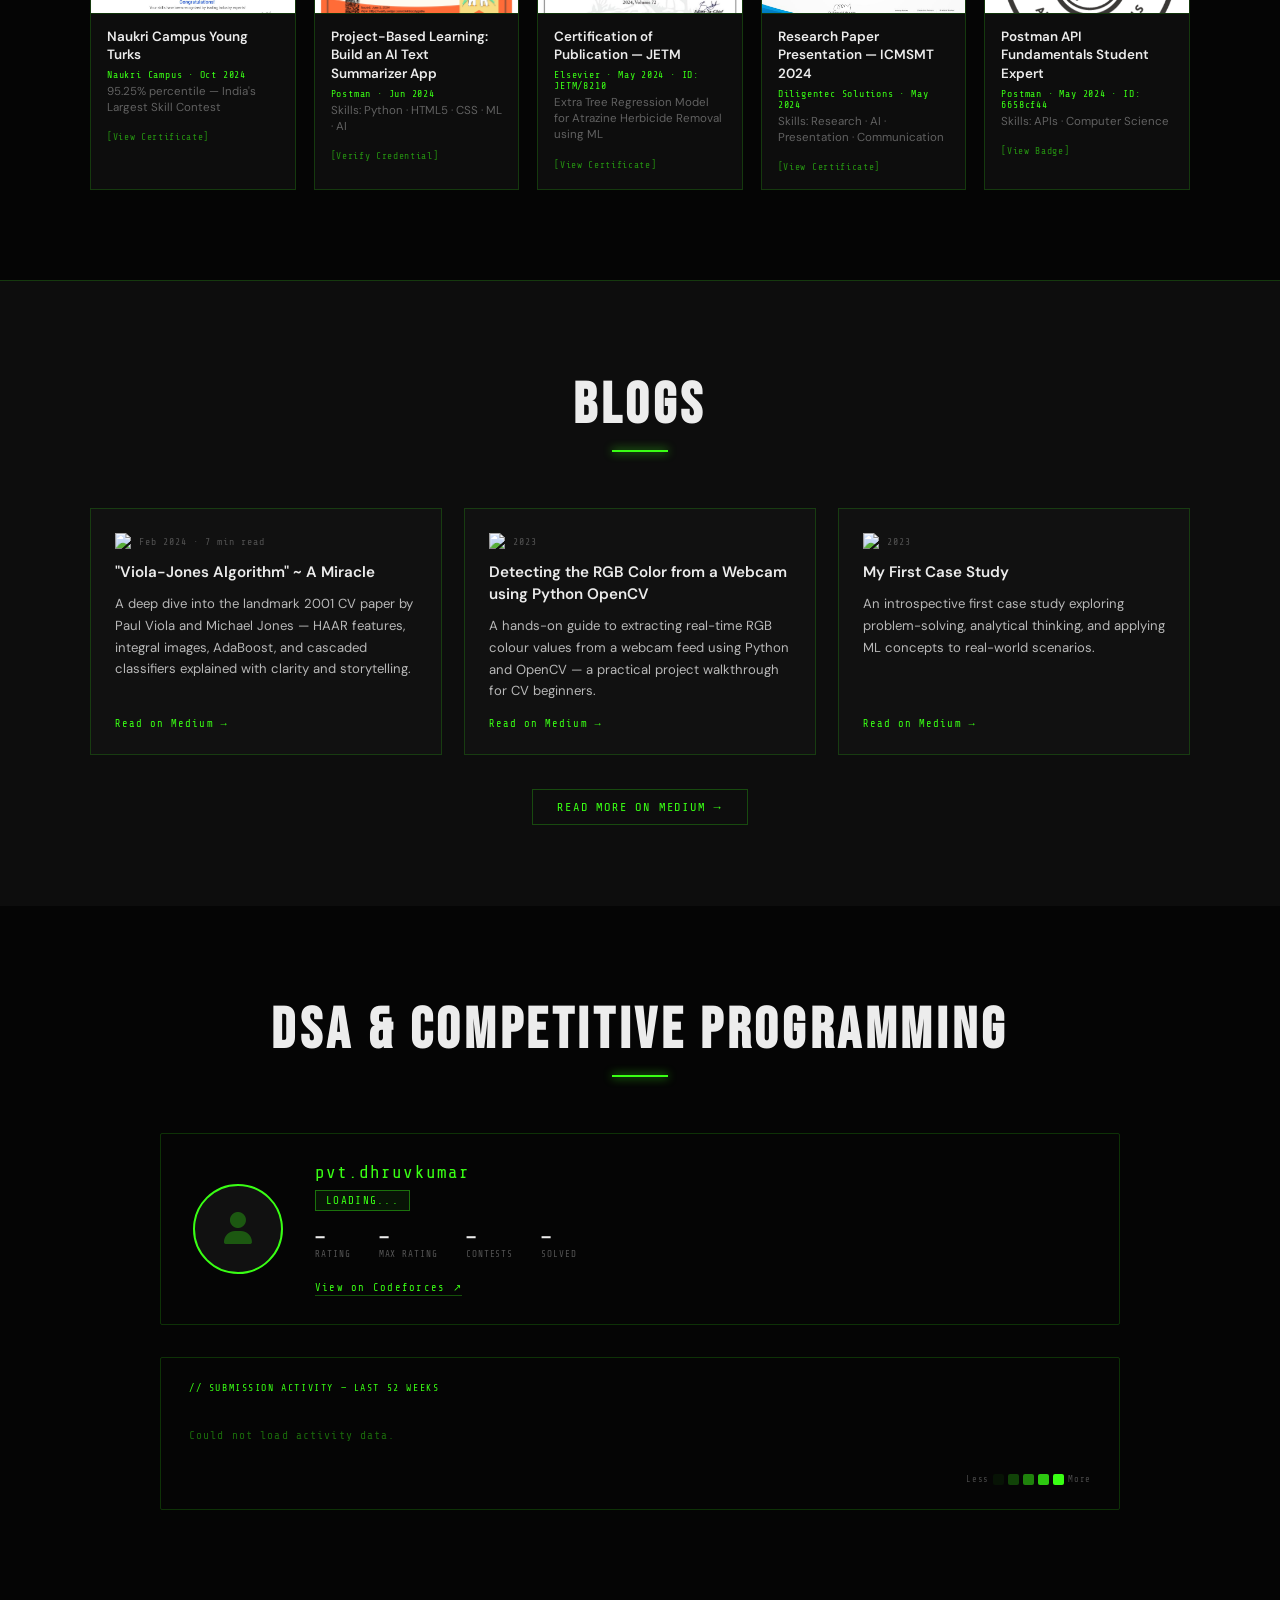
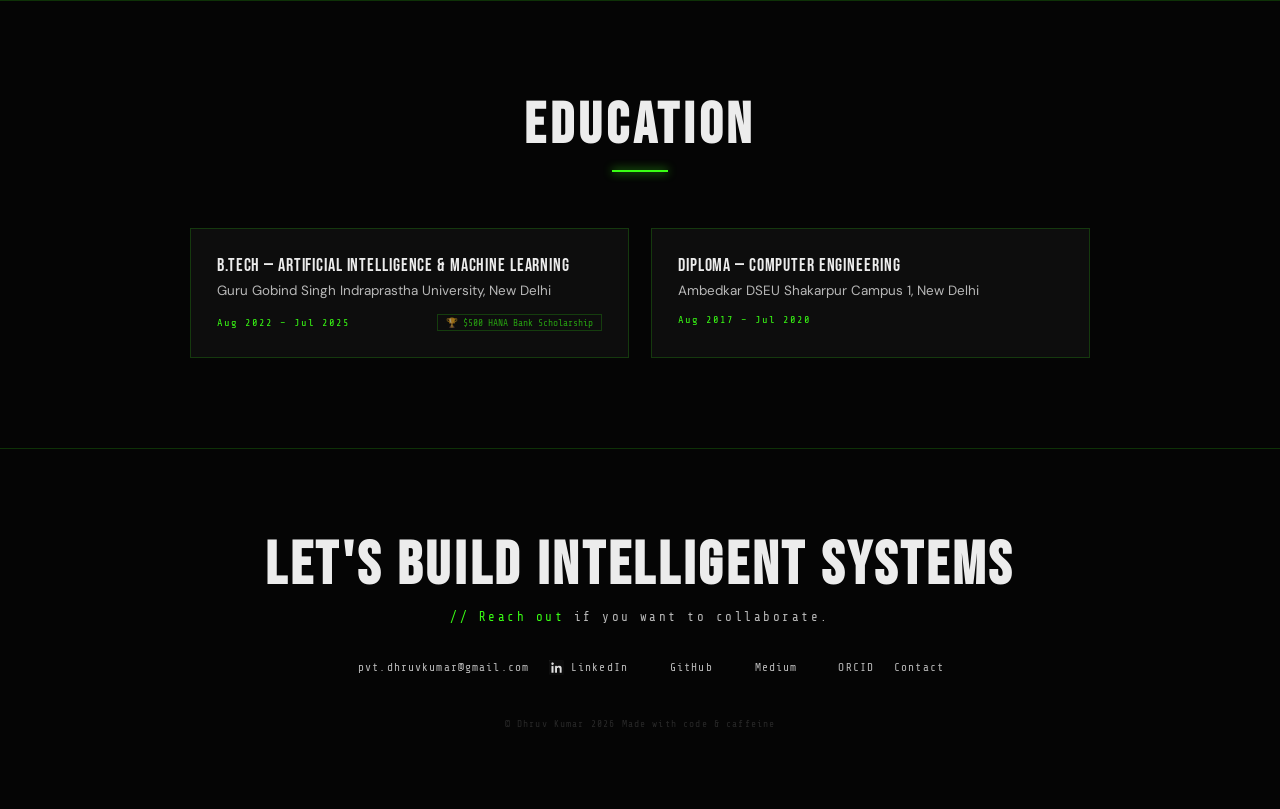
==== commit 4fcf190e: "seperated the contact pages" ====
--- a/ai.html
+++ b/ai.html
@@ -25,7 +25,7 @@
     <li><a href="#publications">Research</a></li>
     <li><a href="#certifications">Certs</a></li>
     <li><a href="#blogs">Blogs</a></li>
-    <li><a href="contact.html" class="nav-contact">Contact</a></li>
+    <li><a href="ai-contact.html" class="nav-contact">Contact</a></li>
     <li><a href="https://docs.google.com/document/d/1SER5qmPLTj3beGchZQnnGbA7fC2reTnu_kej90pC_D8/edit?usp=sharing" class="nav-home">Resume</a></li>
   </ul>
   <button class="nav-hamburger" id="hamburger">&#9776;</button>
@@ -54,7 +54,7 @@
       <img src="https://cdn.simpleicons.org/gmail/ffffff" width="14" height="14" alt=""> Email
     </a>
   </div>
-  <a href="contact.html" class="hero-cta">Let's Collaborate &#8594;</a>
+  <a href="ai-contact.html" class="hero-cta">Let's Collaborate &#8594;</a>
 </section>
 
 <!-- ABOUT -->
@@ -68,7 +68,7 @@
       </div>
     </div>
     <div class="about-text-block">
-      <p>I am an <strong>AI Engineer and Researcher</strong> from India with <strong>1.5+ years</strong> of professional experience. Passionate about building large-scale systems and advanced AI, pursuing cutting-edge research in <strong>Deep Learning, Multimodal AI, NLP &amp; Computer Vision</strong>, developing multi-agent frameworks, knowledge-retrieval pipelines, and data-driven models.</p>
+      <p>I am an <strong>AI Engineer and Researcher</strong> from India with <strong>1+ years</strong> of professional experience. Passionate about building large-scale systems and advanced AI, pursuing cutting-edge research in <strong>Deep Learning, Multimodal AI, NLP &amp; Computer Vision</strong>, developing multi-agent frameworks, knowledge-retrieval pipelines, and data-driven models.</p>
       <p>Currently working at SRIC, IIT Kharagpur, I focus on bridging research with real-world applications through scalable AI systems built with Python and modern ML frameworks. I enjoy solving complex problems with a competitive programming mindset and exploring how AI can transform ideas into impactful technology.</p>
       <div class="about-meta">
         <span><i class="fas fa-map-marker-alt"></i> Noida, Uttar Pradesh, India</span>
@@ -596,14 +596,14 @@
 <!-- FOOTER -->
 <footer>
   <h2 class="footer-headline">LET'S BUILD INTELLIGENT SYSTEMS</h2>
-  <p class="footer-sub"><a href="contact.html" class="reach">// Reach out</a><span> if you want to collaborate.</span></p>
+  <p class="footer-sub"><a href="ai-contact.html" class="reach">// Reach out</a><span> if you want to collaborate.</span></p>
   <div class="footer-links">
     <a href="mailto:pvt.dhruvkumar@gmail.com" class="footer-link"><img src="https://cdn.simpleicons.org/gmail/39ff14" width="15" height="15" alt="">pvt.dhruvkumar@gmail.com</a>
     <a href="https://linkedin.com/in/dhruv-needs-raise" target="_blank" class="footer-link"><img src="assets/logos/linkedin.png" width="15" height="15" alt=""> LinkedIn</a>
     <a href="https://github.com/SnookyDru" target="_blank" class="footer-link"><img src="https://cdn.simpleicons.org/github/39ff14" width="15" height="15" alt=""> GitHub</a>
     <a href="https://medium.com/@pvt.dhruvkumar" target="_blank" class="footer-link"><img src="https://cdn.simpleicons.org/medium/39ff14" width="15" height="15" alt=""> Medium
     <a href="https://orcid.org/0009-0006-3989-5624" target="_blank" class="footer-link"><img src="https://cdn.simpleicons.org/orcid/39ff14" width="14" height="14" alt="">ORCID</a>
-    <a href="contact.html" class="footer-link">Contact</a>
+    <a href="ai-contact.html" class="footer-link">Contact</a>
   </div>
   <div class="footer-copyright">
     <span>&copy; Dhruv Kumar 2026</span>
